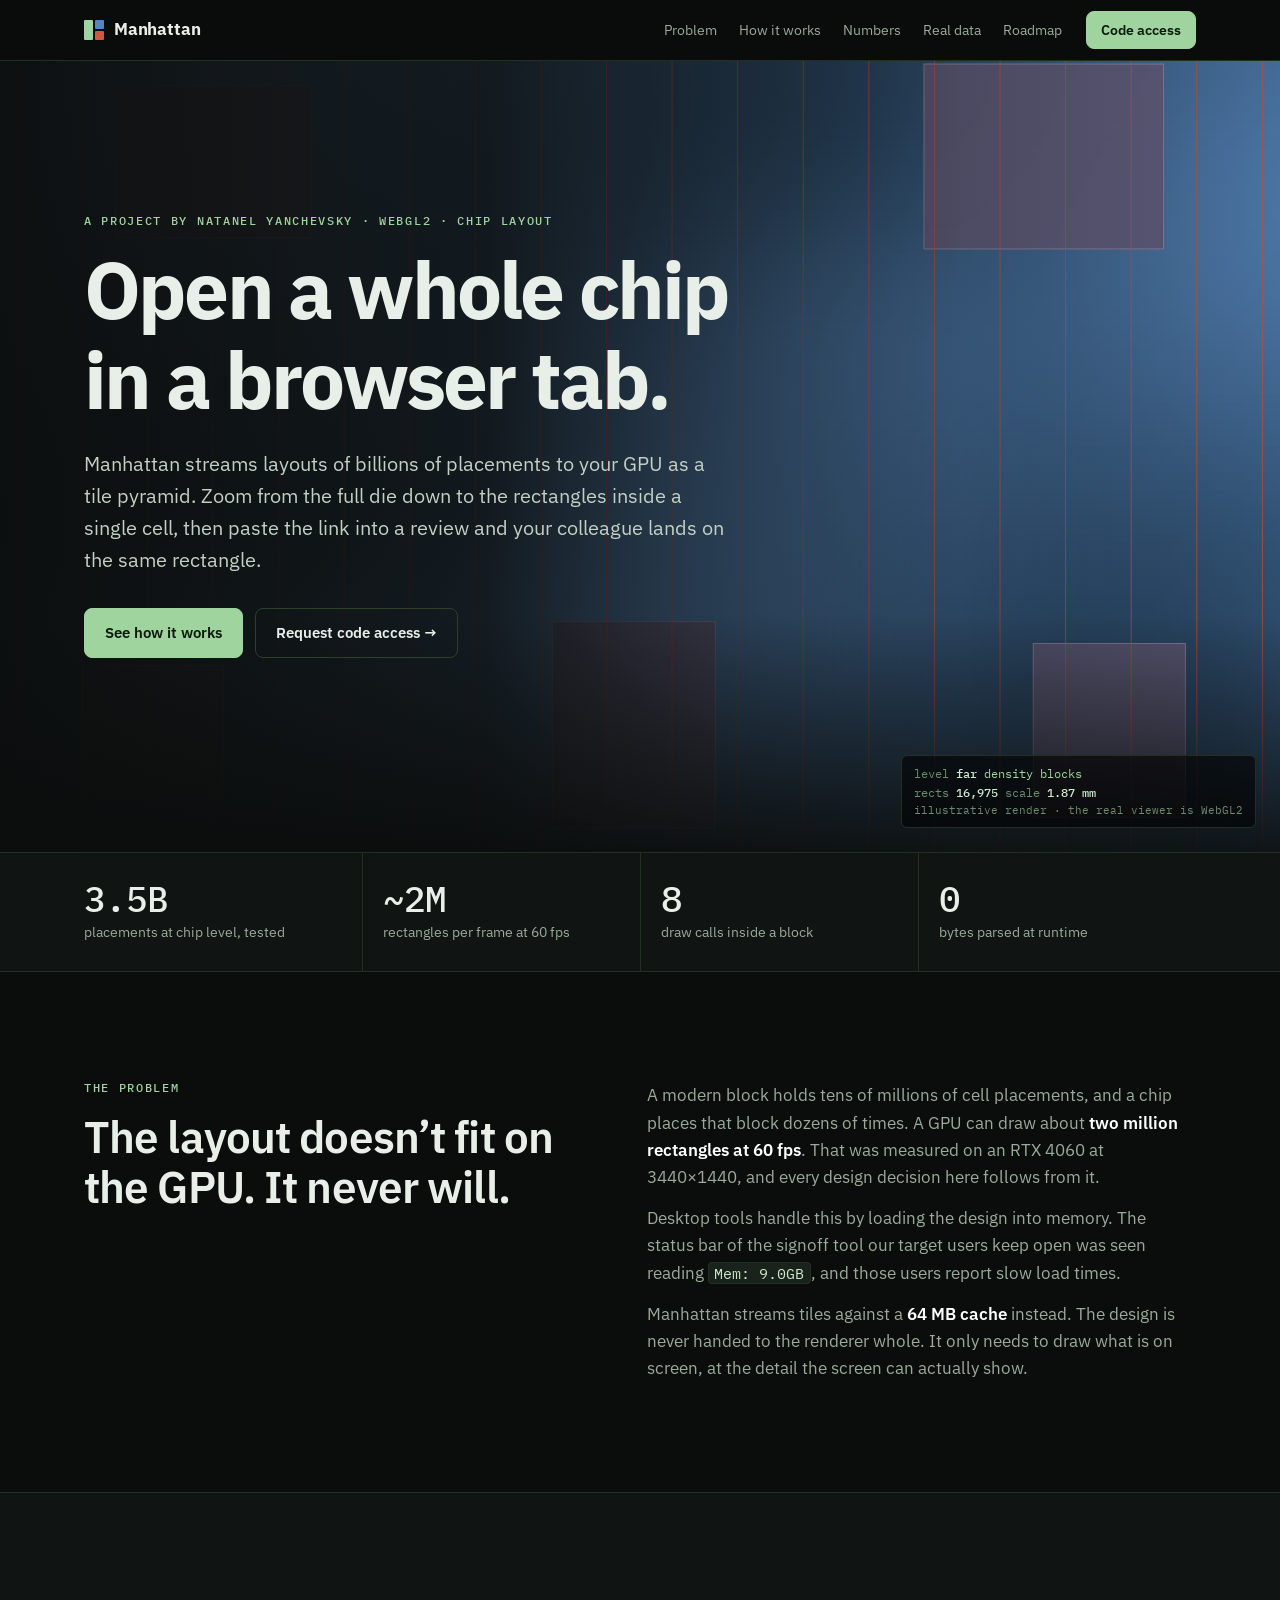
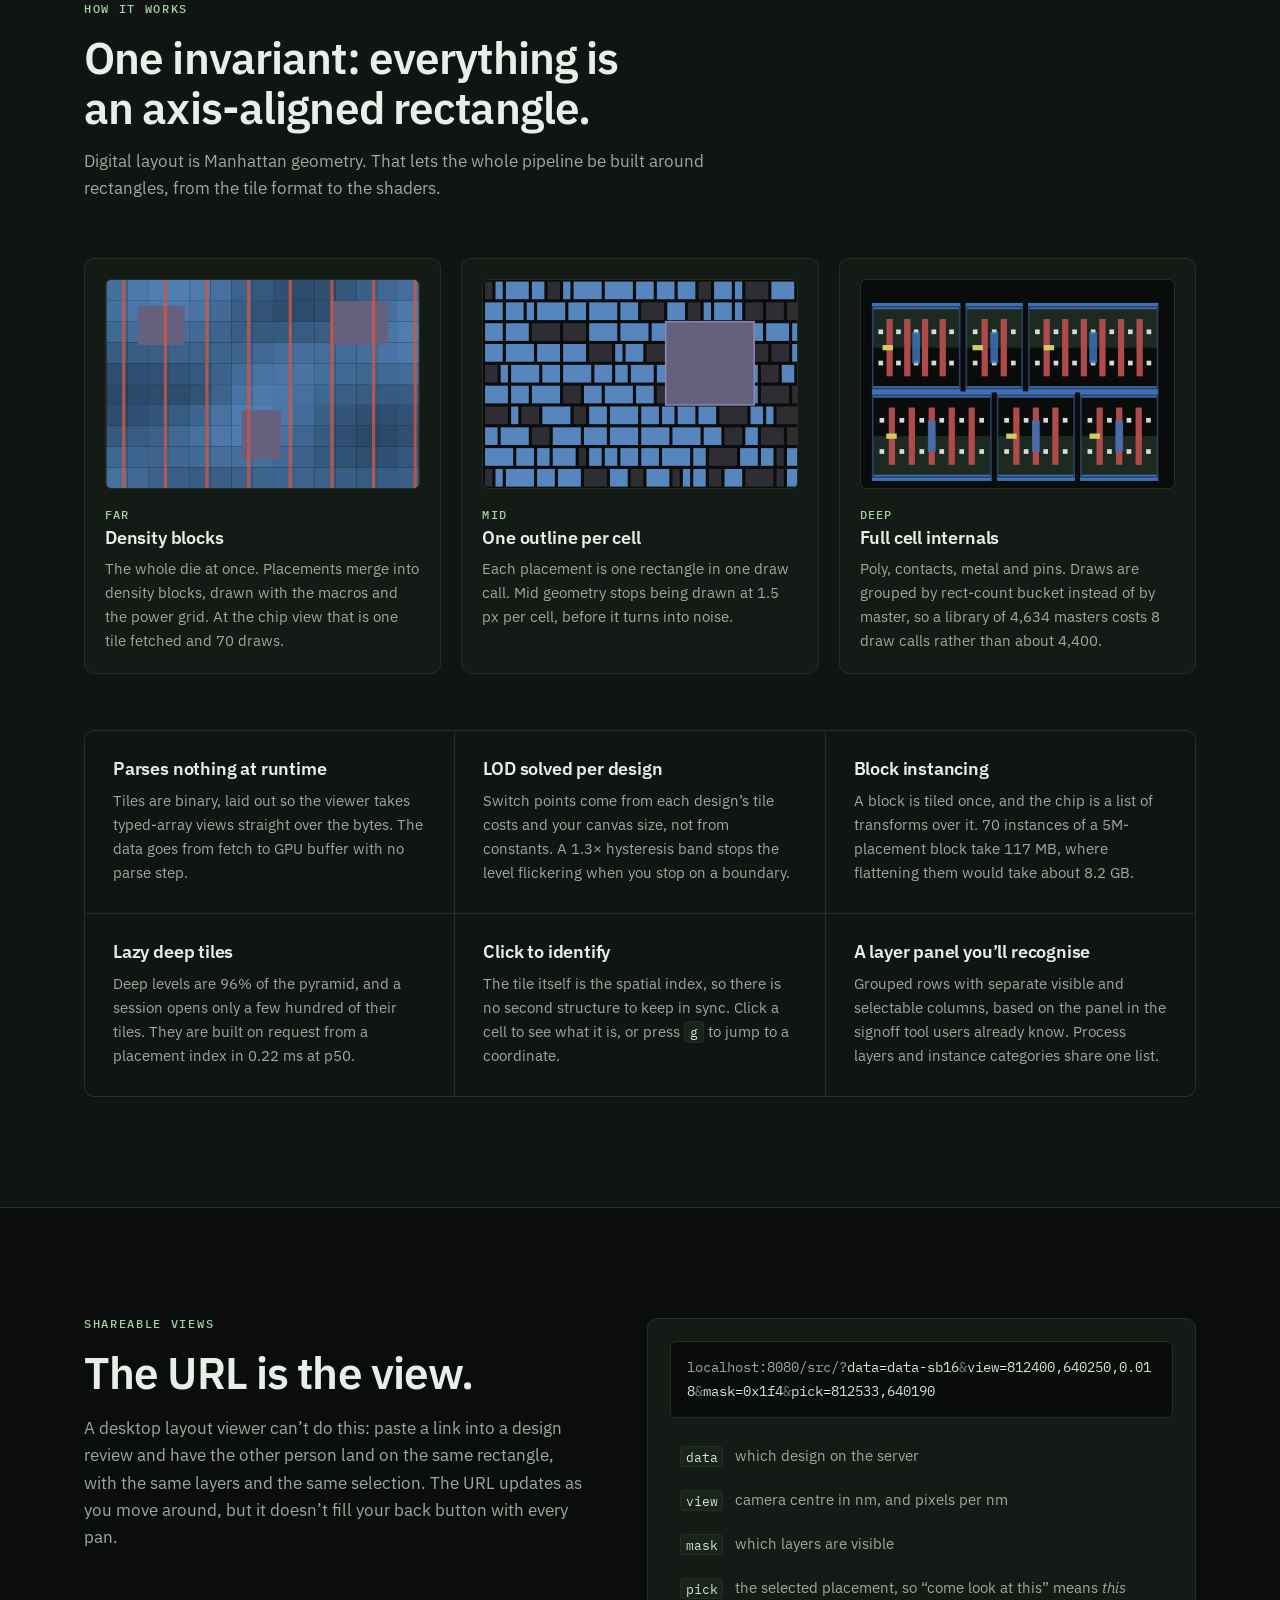
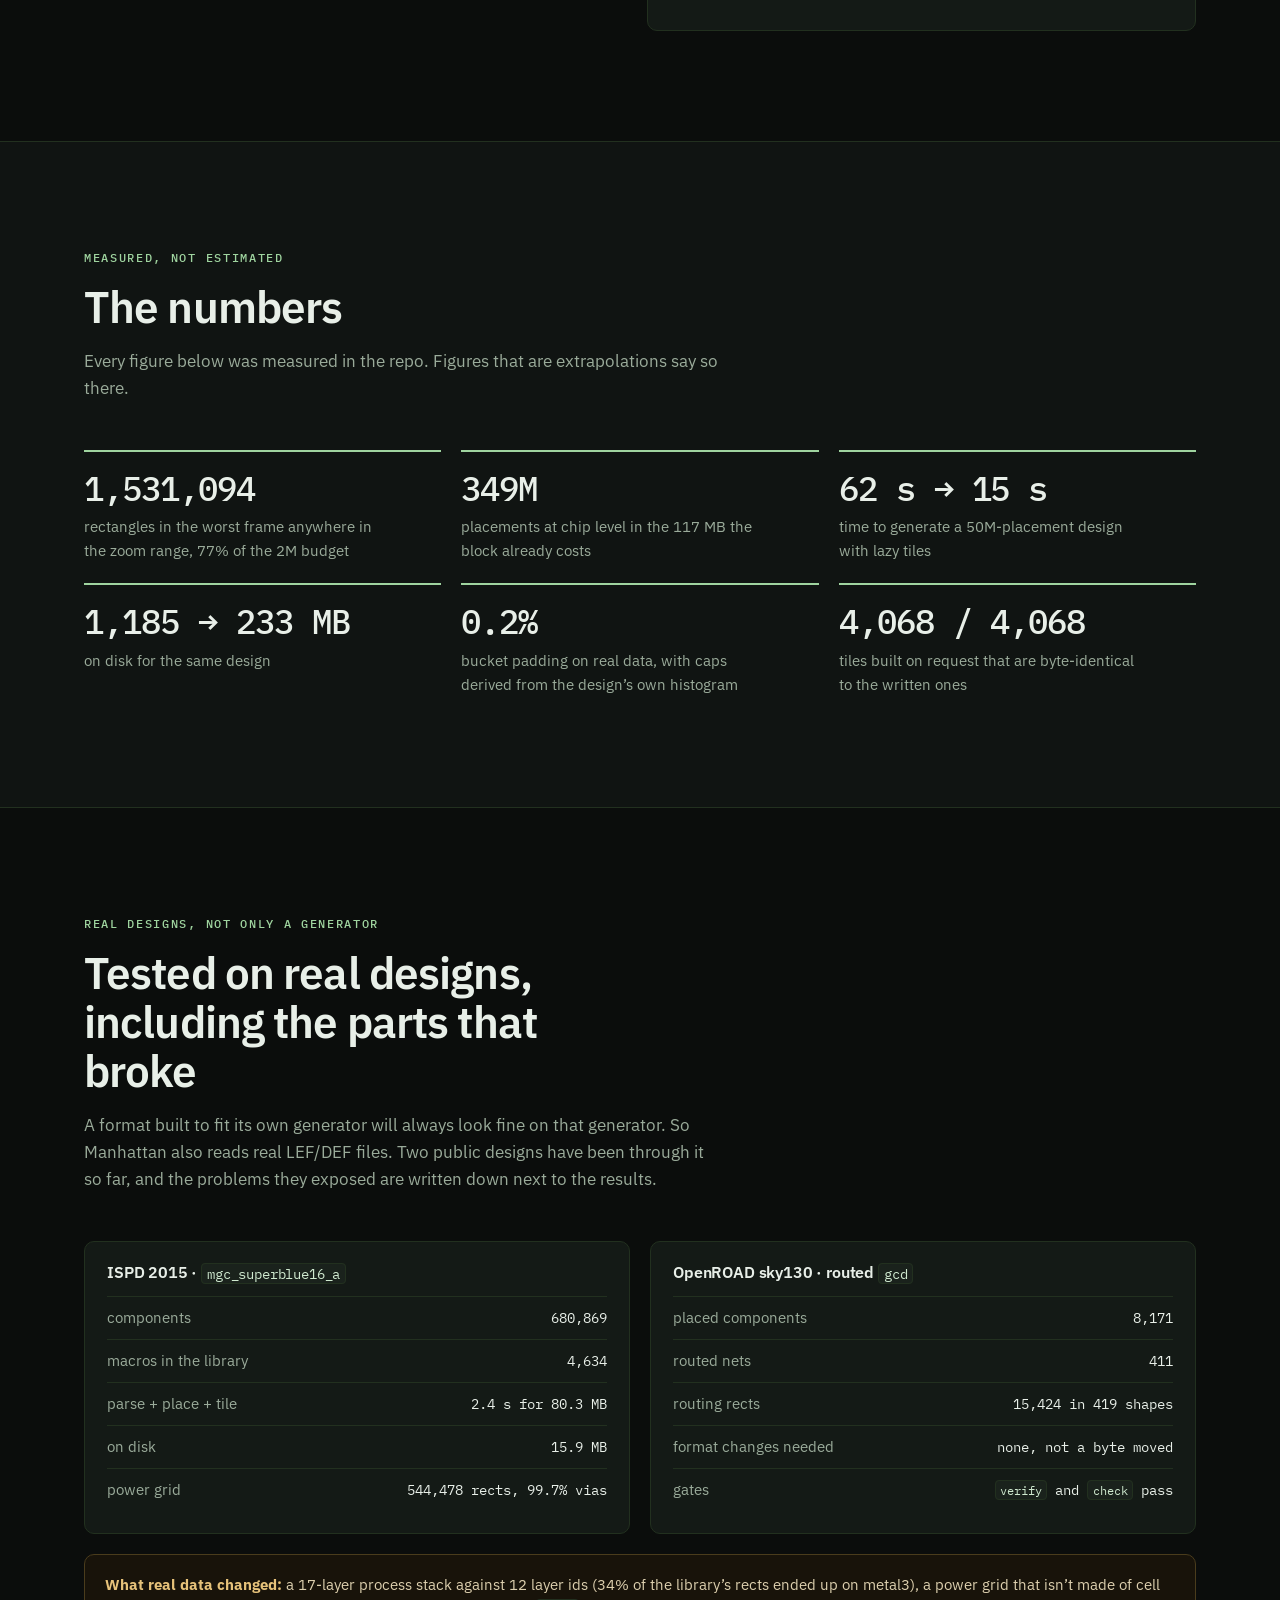
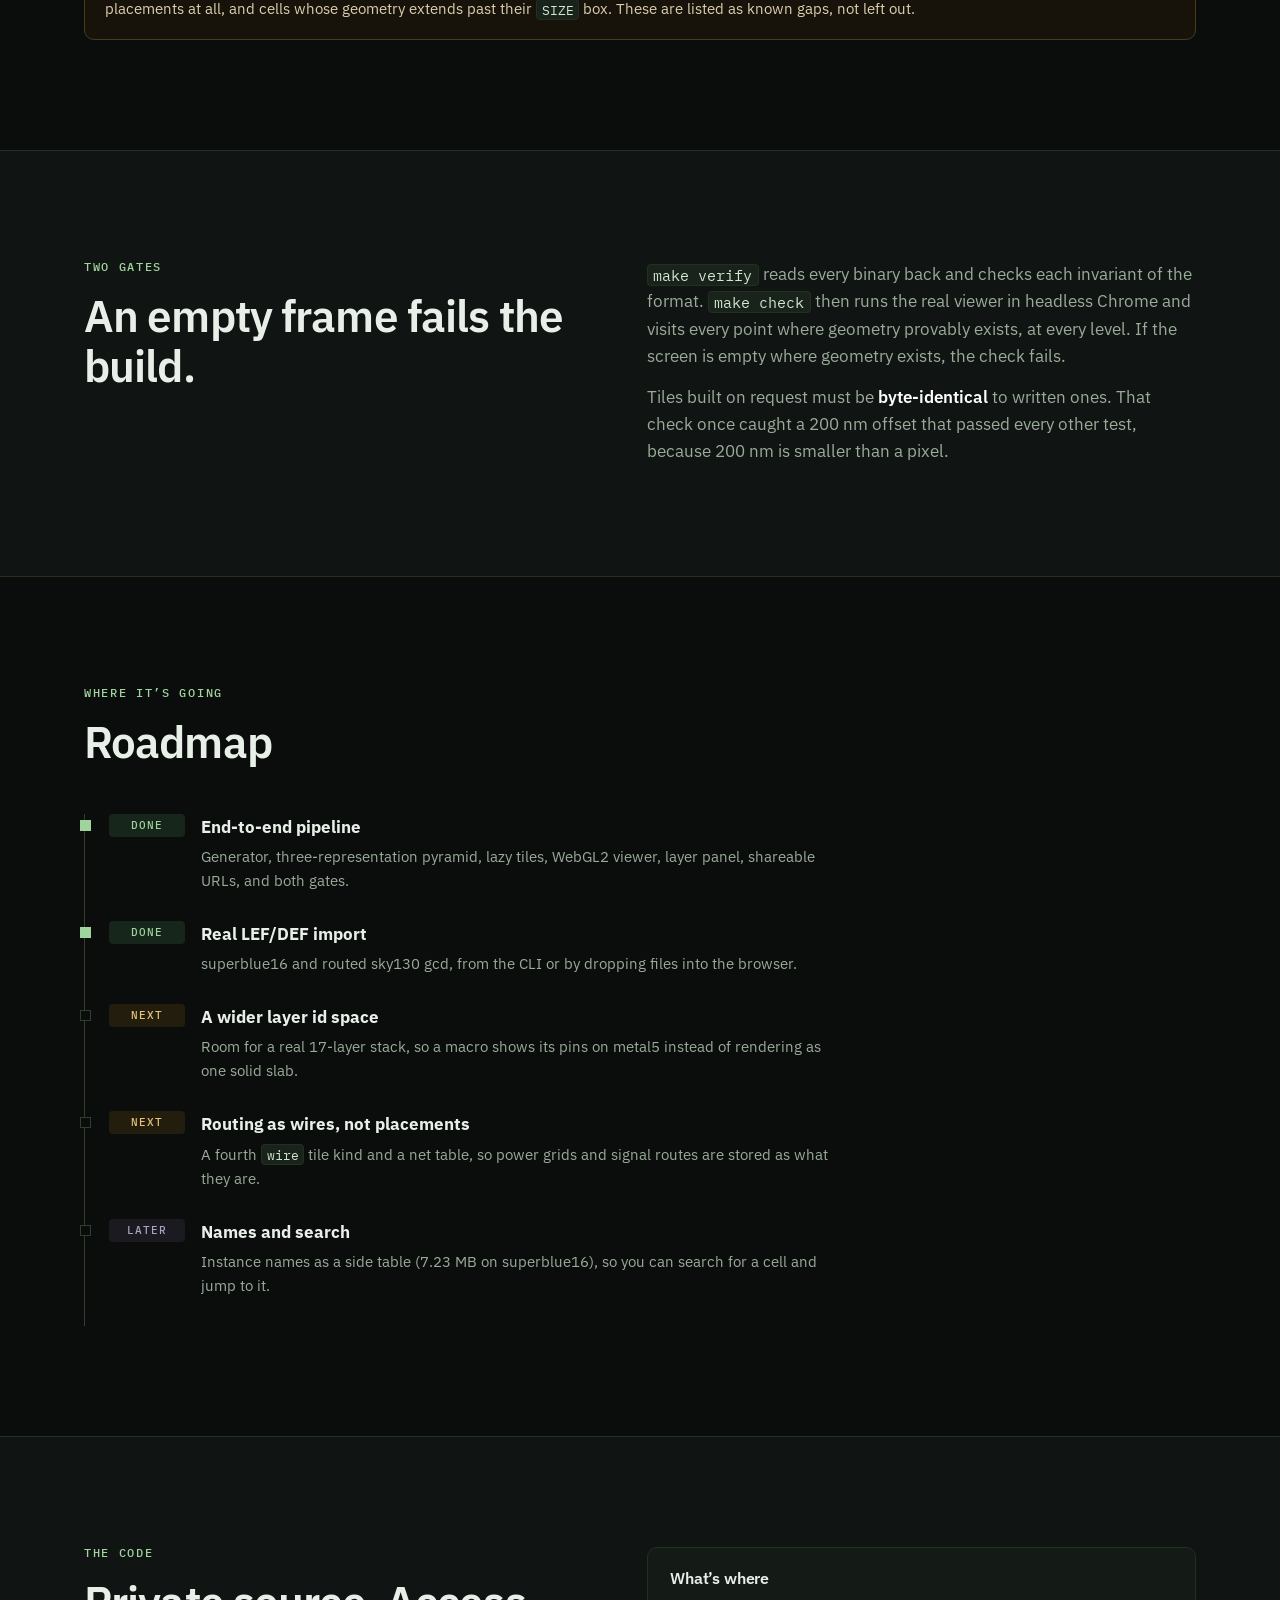
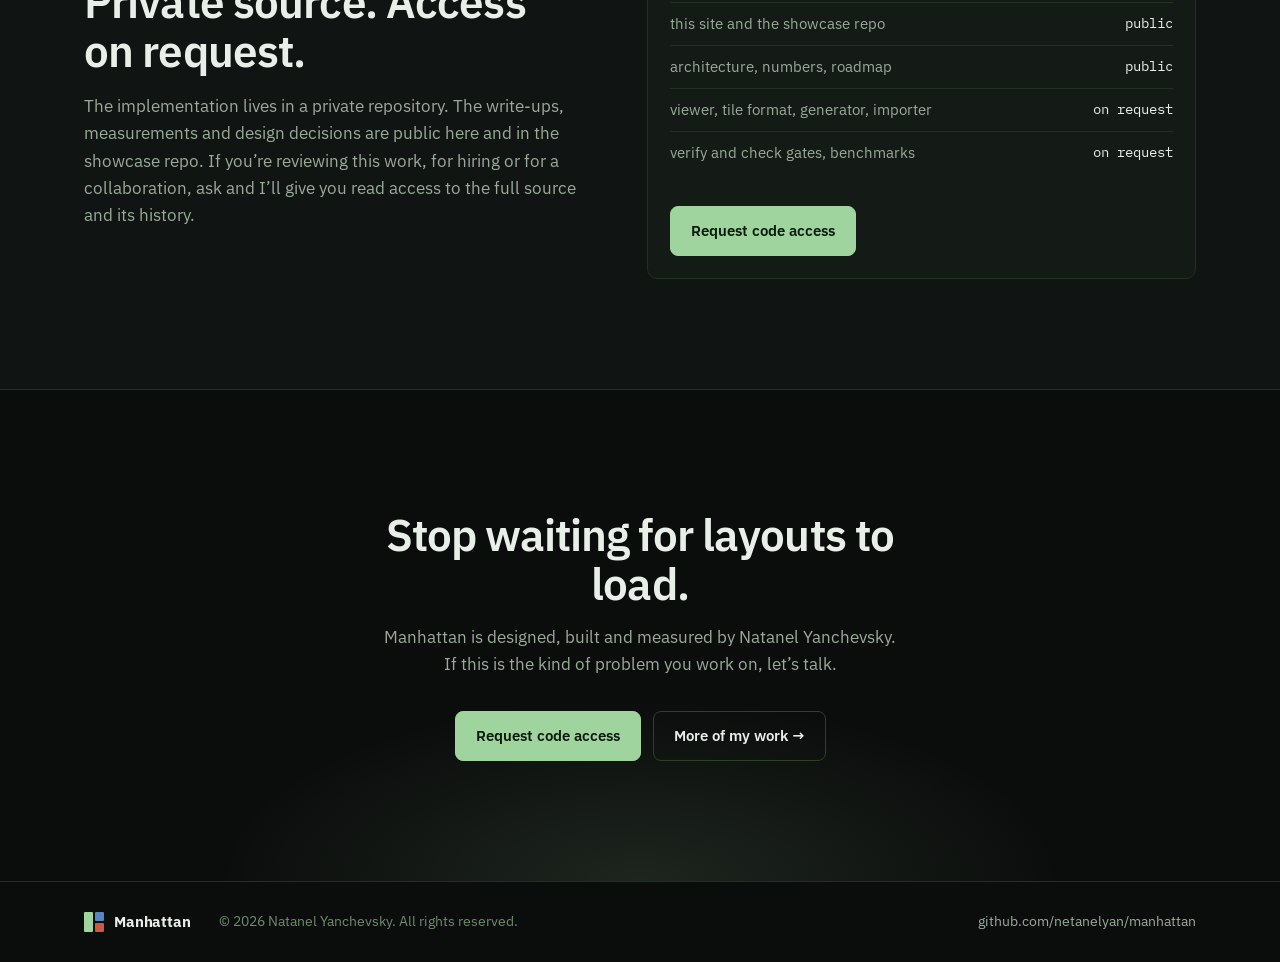
==== index.html @ 62aa83ae "Add the Manhattan showcase site, README and view-only license The implementation is private; this re" ====
<!doctype html>
<html lang="en">
<head>
<meta charset="utf-8">
<meta name="viewport" content="width=device-width, initial-scale=1">
<title>Manhattan - Chip layout in a browser tab</title>
<meta name="description" content="Manhattan streams chip layouts of billions of placements to a WebGL2 viewer as a tile pyramid. Pan from the whole die to the rectangles inside one cell, and share the exact view as a link.">
<link rel="icon" href="data:image/svg+xml,%3Csvg xmlns='http://www.w3.org/2000/svg' viewBox='0 0 32 32'%3E%3Crect width='32' height='32' rx='6' fill='%230b0d0c'/%3E%3Crect x='6' y='6' width='9' height='20' fill='%239fd49f'/%3E%3Crect x='17' y='6' width='9' height='9' fill='%235785bd'/%3E%3Crect x='17' y='17' width='9' height='9' fill='%23d15742'/%3E%3C/svg%3E">
<link rel="preconnect" href="https://fonts.googleapis.com">
<link rel="preconnect" href="https://fonts.gstatic.com" crossorigin>
<link href="https://fonts.googleapis.com/css2?family=IBM+Plex+Mono:wght@400;500&family=IBM+Plex+Sans:wght@400;500;600;700&display=swap" rel="stylesheet">
<link rel="stylesheet" href="styles.css">
</head>
<body>

<header class="nav">
  <div class="wrap nav-in">
    <a class="brand" href="#top" aria-label="Manhattan home">
      <span class="mark" aria-hidden="true"><i></i><i></i><i></i></span>
      Manhattan
    </a>
    <nav class="links" aria-label="Sections">
      <a href="#problem">Problem</a>
      <a href="#how">How it works</a>
      <a href="#numbers">Numbers</a>
      <a href="#real-data">Real data</a>
      <a href="#roadmap">Roadmap</a>
    </nav>
    <a class="btn btn-sm" href="#access">Code access</a>
  </div>
</header>

<main id="top">

<!-- Hero -->
<section class="hero">
  <canvas id="chip" aria-hidden="true"></canvas>
  <div class="hero-shade" aria-hidden="true"></div>
  <div class="wrap hero-in">
    <p class="eyebrow">A project by Natanel Yanchevsky · WebGL2 · chip layout</p>
    <h1>Open a whole chip<br>in a browser tab.</h1>
    <p class="lede">
      Manhattan streams layouts of billions of placements to your GPU as a tile pyramid.
      Zoom from the full die down to the rectangles inside a single cell,
      then paste the link into a review and your colleague lands on the same rectangle.
    </p>
    <div class="cta">
      <a class="btn" href="#how">See how it works</a>
      <a class="btn btn-ghost" href="#access">Request code access →</a>
    </div>
  </div>
  <div class="hud" aria-hidden="true">
    <div><span class="k">level</span> <b id="hud-level">far</b> <span id="hud-rep">density blocks</span></div>
    <div><span class="k">rects</span> <b id="hud-rects">0</b> <span class="k">scale</span> <b id="hud-scale">-</b></div>
    <div class="k small">illustrative render · the real viewer is WebGL2</div>
  </div>
</section>

<!-- Proof strip -->
<section class="strip" aria-label="Headline numbers">
  <div class="wrap strip-in">
    <div><b>3.5B</b><span>placements at chip level, tested</span></div>
    <div><b>~2M</b><span>rectangles per frame at 60 fps</span></div>
    <div><b>8</b><span>draw calls inside a block</span></div>
    <div><b>0</b><span>bytes parsed at runtime</span></div>
  </div>
</section>

<!-- Problem -->
<section id="problem" class="section">
  <div class="wrap two">
    <div>
      <p class="eyebrow">The problem</p>
      <h2>The layout doesn’t fit on the GPU. It never will.</h2>
    </div>
    <div class="prose">
      <p>
        A modern block holds tens of millions of cell placements, and a chip places that block
        dozens of times. A GPU can draw about <strong>two million rectangles at 60 fps</strong>.
        That was measured on an RTX 4060 at 3440×1440, and every design decision here follows from it.
      </p>
      <p>
        Desktop tools handle this by loading the design into memory. The status bar of the signoff
        tool our target users keep open was seen reading <code>Mem: 9.0GB</code>, and those users
        report slow load times.
      </p>
      <p>
        Manhattan streams tiles against a <strong>64 MB cache</strong> instead. The design is never handed to the renderer
        whole. It only needs to draw what is on screen, at the detail the screen can actually show.
      </p>
    </div>
  </div>
</section>

<!-- How -->
<section id="how" class="section alt">
  <div class="wrap">
    <p class="eyebrow">How it works</p>
    <h2>One invariant: everything is an axis-aligned rectangle.</h2>
    <p class="sub">
      Digital layout is Manhattan geometry. That lets the whole pipeline be built around
      rectangles, from the tile format to the shaders.
    </p>

    <div class="reps">
      <article class="rep">
        <svg viewBox="0 0 120 80" aria-hidden="true" class="rep-art">
          <g id="far-art"></g>
        </svg>
        <p class="tag">far</p>
        <h3>Density blocks</h3>
        <p>The whole die at once. Placements merge into density blocks, drawn with the macros and the power grid. At the chip view that is one tile fetched and 70 draws.</p>
      </article>
      <article class="rep">
        <svg viewBox="0 0 120 80" aria-hidden="true" class="rep-art">
          <g id="mid-art"></g>
        </svg>
        <p class="tag">mid</p>
        <h3>One outline per cell</h3>
        <p>Each placement is one rectangle in one draw call. Mid geometry stops being drawn at 1.5 px per cell, before it turns into noise.</p>
      </article>
      <article class="rep">
        <svg viewBox="0 0 120 80" aria-hidden="true" class="rep-art">
          <g id="deep-art"></g>
        </svg>
        <p class="tag">deep</p>
        <h3>Full cell internals</h3>
        <p>Poly, contacts, metal and pins. Draws are grouped by rect-count bucket instead of by master, so a library of 4,634 masters costs 8 draw calls rather than about 4,400.</p>
      </article>
    </div>

    <div class="grid3">
      <div class="feat">
        <h3>Parses nothing at runtime</h3>
        <p>Tiles are binary, laid out so the viewer takes typed-array views straight over the bytes. The data goes from fetch to GPU buffer with no parse step.</p>
      </div>
      <div class="feat">
        <h3>LOD solved per design</h3>
        <p>Switch points come from each design’s tile costs and your canvas size, not from constants. A 1.3× hysteresis band stops the level flickering when you stop on a boundary.</p>
      </div>
      <div class="feat">
        <h3>Block instancing</h3>
        <p>A block is tiled once, and the chip is a list of transforms over it. 70 instances of a 5M-placement block take 117 MB, where flattening them would take about 8.2 GB.</p>
      </div>
      <div class="feat">
        <h3>Lazy deep tiles</h3>
        <p>Deep levels are 96% of the pyramid, and a session opens only a few hundred of their tiles. They are built on request from a placement index in 0.22 ms at p50.</p>
      </div>
      <div class="feat">
        <h3>Click to identify</h3>
        <p>The tile itself is the spatial index, so there is no second structure to keep in sync. Click a cell to see what it is, or press <kbd>g</kbd> to jump to a coordinate.</p>
      </div>
      <div class="feat">
        <h3>A layer panel you’ll recognise</h3>
        <p>Grouped rows with separate visible and selectable columns, based on the panel in the signoff tool users already know. Process layers and instance categories share one list.</p>
      </div>
    </div>
  </div>
</section>

<!-- Share -->
<section id="share" class="section">
  <div class="wrap two">
    <div>
      <p class="eyebrow">Shareable views</p>
      <h2>The URL is the view.</h2>
      <p class="prose">
        A desktop layout viewer can’t do this: paste a link into a design review
        and have the other person land on the same rectangle, with the same layers and the same selection.
        The URL updates as you move around, but it doesn’t fill your back button with every pan.
      </p>
    </div>
    <div class="url-card">
      <div class="url" id="url">
        <span class="u-host">localhost:8080/src/?</span><span class="u-p" data-i="0">data=data-sb16</span>&amp;<span class="u-p" data-i="1">view=812400,640250,0.018</span>&amp;<span class="u-p" data-i="2">mask=0x1f4</span>&amp;<span class="u-p" data-i="3">pick=812533,640190</span>
      </div>
      <ul class="url-legend">
        <li data-i="0"><code>data</code> which design on the server</li>
        <li data-i="1"><code>view</code> camera centre in nm, and pixels per nm</li>
        <li data-i="2"><code>mask</code> which layers are visible</li>
        <li data-i="3"><code>pick</code> the selected placement, so “come look at this” means <em>this</em></li>
      </ul>
    </div>
  </div>
</section>

<!-- Numbers -->
<section id="numbers" class="section alt">
  <div class="wrap">
    <p class="eyebrow">Measured, not estimated</p>
    <h2>The numbers</h2>
    <p class="sub">Every figure below was measured in the repo. Figures that are extrapolations say so there.</p>
    <div class="stats">
      <div class="stat"><b>1,531,094</b><span>rectangles in the worst frame anywhere in the zoom range, 77% of the 2M budget</span></div>
      <div class="stat"><b>349M</b><span>placements at chip level in the 117 MB the block already costs</span></div>
      <div class="stat"><b>62 s → 15 s</b><span>time to generate a 50M-placement design with lazy tiles</span></div>
      <div class="stat"><b>1,185 → 233 MB</b><span>on disk for the same design</span></div>
      <div class="stat"><b>0.2%</b><span>bucket padding on real data, with caps derived from the design’s own histogram</span></div>
      <div class="stat"><b>4,068 / 4,068</b><span>tiles built on request that are byte-identical to the written ones</span></div>
    </div>
  </div>
</section>

<!-- Real data -->
<section id="real-data" class="section">
  <div class="wrap">
    <p class="eyebrow">Real designs, not only a generator</p>
    <h2>Tested on real designs, including the parts that broke</h2>
    <p class="sub">
      A format built to fit its own generator will always look fine on that generator.
      So Manhattan also reads real LEF/DEF files. Two public designs have been through it so far,
      and the problems they exposed are written down next to the results.
    </p>
    <div class="tables">
      <div class="tcard">
        <h3>ISPD 2015 · <code>mgc_superblue16_a</code></h3>
        <table>
          <tr><th>components</th><td>680,869</td></tr>
          <tr><th>macros in the library</th><td>4,634</td></tr>
          <tr><th>parse + place + tile</th><td>2.4 s for 80.3 MB</td></tr>
          <tr><th>on disk</th><td>15.9 MB</td></tr>
          <tr><th>power grid</th><td>544,478 rects, 99.7% vias</td></tr>
        </table>
      </div>
      <div class="tcard">
        <h3>OpenROAD sky130 · routed <code>gcd</code></h3>
        <table>
          <tr><th>placed components</th><td>8,171</td></tr>
          <tr><th>routed nets</th><td>411</td></tr>
          <tr><th>routing rects</th><td>15,424 in 419 shapes</td></tr>
          <tr><th>format changes needed</th><td>none, not a byte moved</td></tr>
          <tr><th>gates</th><td><code>verify</code> and <code>check</code> pass</td></tr>
        </table>
      </div>
    </div>
    <div class="callout">
      <b>What real data changed:</b> a 17-layer process stack against 12 layer ids (34% of the library’s rects
      ended up on metal3), a power grid that isn’t made of cell placements at all, and cells whose
      geometry extends past their <code>SIZE</code> box. These are listed as known gaps, not left out.
    </div>
  </div>
</section>

<!-- Gates -->
<section class="section alt">
  <div class="wrap two">
    <div>
      <p class="eyebrow">Two gates</p>
      <h2>An empty frame fails the build.</h2>
    </div>
    <div class="prose">
      <p>
        <code>make verify</code> reads every binary back and checks each invariant of the format.
        <code>make check</code> then runs the real viewer in headless Chrome and visits every point where geometry
        provably exists, at every level. If the screen is empty where geometry exists, the check fails.
      </p>
      <p>
        Tiles built on request must be <strong>byte-identical</strong> to written ones.
        That check once caught a 200 nm offset that passed every other test, because 200 nm is smaller than a pixel.
      </p>
    </div>
  </div>
</section>

<!-- Roadmap -->
<section id="roadmap" class="section">
  <div class="wrap">
    <p class="eyebrow">Where it’s going</p>
    <h2>Roadmap</h2>
    <ol class="road">
      <li><span class="st done">done</span><div><b>End-to-end pipeline</b><p>Generator, three-representation pyramid, lazy tiles, WebGL2 viewer, layer panel, shareable URLs, and both gates.</p></div></li>
      <li><span class="st done">done</span><div><b>Real LEF/DEF import</b><p>superblue16 and routed sky130 gcd, from the CLI or by dropping files into the browser.</p></div></li>
      <li><span class="st next">next</span><div><b>A wider layer id space</b><p>Room for a real 17-layer stack, so a macro shows its pins on metal5 instead of rendering as one solid slab.</p></div></li>
      <li><span class="st next">next</span><div><b>Routing as wires, not placements</b><p>A fourth <code>wire</code> tile kind and a net table, so power grids and signal routes are stored as what they are.</p></div></li>
      <li><span class="st later">later</span><div><b>Names and search</b><p>Instance names as a side table (7.23 MB on superblue16), so you can search for a cell and jump to it.</p></div></li>
    </ol>
  </div>
</section>

<!-- Access -->
<section id="access" class="section alt">
  <div class="wrap two">
    <div>
      <p class="eyebrow">The code</p>
      <h2>Private source. Access on request.</h2>
      <p class="prose">
        The implementation lives in a private repository. The write-ups, measurements and design decisions
        are public here and in the showcase repo. If you’re reviewing this work, for hiring or for a
        collaboration, ask and I’ll give you read access to the full source and its history.
      </p>
    </div>
    <div class="tcard">
      <h3>What’s where</h3>
      <table>
        <tr><th>this site and the showcase repo</th><td>public</td></tr>
        <tr><th>architecture, numbers, roadmap</th><td>public</td></tr>
        <tr><th>viewer, tile format, generator, importer</th><td>on request</td></tr>
        <tr><th>verify and check gates, benchmarks</th><td>on request</td></tr>
      </table>
      <div class="cta">
        <a class="btn" href="https://github.com/netanelyan/manhattan/issues/new?title=Code%20access%20request&amp;body=Who%20I%20am%20and%20why%20I%27d%20like%20to%20see%20the%20source%3A%0A">Request code access</a>
      </div>
    </div>
  </div>
</section>

<!-- Final CTA -->
<section class="final">
  <div class="wrap final-in">
    <h2>Stop waiting for layouts to load.</h2>
    <p>Manhattan is designed, built and measured by Natanel Yanchevsky. If this is the kind of problem you work on, let’s talk.</p>
    <div class="cta">
      <a class="btn" href="https://github.com/netanelyan/manhattan/issues/new?title=Code%20access%20request&amp;body=Who%20I%20am%20and%20why%20I%27d%20like%20to%20see%20the%20source%3A%0A">Request code access</a>
      <a class="btn btn-ghost" href="https://github.com/netanelyan">More of my work →</a>
    </div>
  </div>
</section>

</main>

<footer class="foot">
  <div class="wrap foot-in">
    <span class="brand small"><span class="mark" aria-hidden="true"><i></i><i></i><i></i></span>Manhattan</span>
    <span>© 2026 Natanel Yanchevsky. All rights reserved.</span>
    <a href="https://github.com/netanelyan/manhattan">github.com/netanelyan/manhattan</a>
  </div>
</footer>

<script src="main.js" type="module"></script>
</body>
</html>
---- styles.css ----
:root {
  --bg: #0b0d0c;
  --bg-2: #101412;
  --panel: #141a16;
  --line: #22301f;
  --line-2: #2e4029;
  --text: #e8efe8;
  --muted: #9aab9a;
  --dim: #6f8a6f;
  --accent: #9fd49f;
  --accent-ink: #0b1a0b;
  --cell: #5785bd;
  --macro: #66607f;
  --power: #d15742;
  --gold: #e6c27a;
  --sans: "IBM Plex Sans", system-ui, -apple-system, "Segoe UI", sans-serif;
  --mono: "IBM Plex Mono", Consolas, "DejaVu Sans Mono", monospace;
  --r: 10px;
}

* { box-sizing: border-box; }
html { scroll-behavior: smooth; scroll-padding-top: 72px; }
@media (prefers-reduced-motion: reduce) { html { scroll-behavior: auto; } }
body {
  margin: 0; background: var(--bg); color: var(--text);
  font: 17px/1.6 var(--sans); -webkit-font-smoothing: antialiased;
  overflow-x: hidden;
}
a { color: inherit; }
code, kbd {
  font: 0.88em var(--mono); background: #1a221c; border: 1px solid var(--line);
  padding: 0.05em 0.35em; border-radius: 4px; color: #cfe9cf;
}
h1, h2, h3 { line-height: 1.12; margin: 0; letter-spacing: -0.02em; }
h2 { font-size: clamp(28px, 4vw, 44px); font-weight: 600; max-width: 22ch; }
h3 { font-size: 18px; font-weight: 600; letter-spacing: -0.01em; }
p { margin: 0; }
strong { color: #fff; font-weight: 600; }

.wrap { max-width: 1160px; margin: 0 auto; padding: 0 24px; }
@media (max-width: 600px) { .wrap { padding: 0 16px; } }

.eyebrow {
  font: 500 12px/1 var(--mono); letter-spacing: 0.14em; text-transform: uppercase;
  color: var(--accent); margin-bottom: 18px;
}
.sub { color: var(--muted); max-width: 64ch; margin-top: 16px; }
.prose { color: var(--muted); }
.prose p + p { margin-top: 14px; }
.prose p, p.prose { margin-top: 0; }
div > h2 + .prose, div > h2 + p.prose { margin-top: 18px; }

/* Buttons */
.btn {
  display: inline-flex; align-items: center; gap: 8px;
  background: var(--accent); color: var(--accent-ink); text-decoration: none;
  font-weight: 600; font-size: 15px; padding: 12px 20px; border-radius: 8px;
  border: 1px solid var(--accent); transition: transform .15s, background .15s;
}
.btn:hover { background: #b7e3b7; transform: translateY(-1px); }
.btn-ghost { background: transparent; color: var(--text); border-color: var(--line-2); }
.btn-ghost:hover { background: #16201a; }
.btn-sm { padding: 7px 14px; font-size: 14px; }
.cta { display: flex; flex-wrap: wrap; gap: 12px; margin-top: 32px; }

/* Nav */
.nav {
  position: sticky; top: 0; z-index: 20;
  background: rgba(11, 13, 12, 0.78); backdrop-filter: blur(10px);
  border-bottom: 1px solid var(--line);
}
.nav-in { display: flex; align-items: center; gap: 24px; height: 60px; }
.brand { display: inline-flex; align-items: center; gap: 10px; font-weight: 700; text-decoration: none; letter-spacing: -0.01em; }
.links { display: flex; gap: 22px; margin-left: auto; font-size: 14px; }
.links a { color: var(--muted); text-decoration: none; }
.links a:hover { color: var(--text); }
@media (max-width: 820px) { .links { display: none; } .nav .btn { margin-left: auto; } }

.mark { display: inline-grid; grid-template: 1fr 1fr / 1fr 1fr; gap: 2px; width: 20px; height: 20px; }
.mark i { display: block; border-radius: 1px; }
.mark i:nth-child(1) { grid-row: 1 / 3; background: var(--accent); }
.mark i:nth-child(2) { background: var(--cell); }
.mark i:nth-child(3) { background: var(--power); }

/* Hero */
.hero { position: relative; min-height: min(88vh, 820px); display: flex; align-items: center; overflow: hidden; border-bottom: 1px solid var(--line); }
#chip { position: absolute; inset: 0; width: 100%; height: 100%; display: block; }
.hero-shade {
  position: absolute; inset: 0; pointer-events: none;
  background:
    linear-gradient(90deg, rgba(11,13,12,.96) 0%, rgba(11,13,12,.86) 38%, rgba(11,13,12,.25) 75%, rgba(11,13,12,.1) 100%),
    linear-gradient(0deg, rgba(11,13,12,.9) 0%, rgba(11,13,12,0) 30%);
}
.hero-in { position: relative; padding-top: 80px; padding-bottom: 120px; width: 100%; }
.hero h1 { font-size: clamp(40px, 7vw, 80px); font-weight: 700; letter-spacing: -0.035em; }
.lede { font-size: clamp(17px, 1.6vw, 20px); color: #c3d0c3; max-width: 54ch; margin-top: 24px; }
@media (max-width: 700px) {
  .hero-shade { background: linear-gradient(0deg, rgba(11,13,12,.95) 0%, rgba(11,13,12,.8) 60%, rgba(11,13,12,.55) 100%); }
}

.hud {
  position: absolute; right: 24px; bottom: 24px; z-index: 2;
  font: 12px/1.6 var(--mono); color: var(--accent);
  background: rgba(0,0,0,.6); border: 1px solid #24301f; padding: 8px 12px; border-radius: 6px;
}
.hud b { color: #cfe9cf; font-weight: 500; }
.hud .k { color: var(--dim); }
.hud .small { font-size: 10.5px; }
@media (max-width: 700px) { .hud { left: 16px; right: auto; bottom: 16px; } }

/* Strip */
.strip { border-bottom: 1px solid var(--line); background: var(--bg-2); }
.strip-in { display: grid; grid-template-columns: repeat(4, 1fr); }
.strip-in div { padding: 28px 20px; border-left: 1px solid var(--line); display: flex; flex-direction: column; gap: 4px; }
.strip-in div:first-child { border-left: 0; padding-left: 0; }
.strip b { font: 500 clamp(26px, 3vw, 36px)/1 var(--mono); color: var(--text); letter-spacing: -0.03em; }
.strip span { color: var(--muted); font-size: 14px; }
@media (max-width: 760px) {
  .strip-in { grid-template-columns: 1fr 1fr; }
  .strip-in div { border-left: 0; padding-left: 0; border-top: 1px solid var(--line); }
  .strip-in div:nth-child(-n+2) { border-top: 0; }
}

/* Sections */
.section { padding: 110px 0; }
.section.alt { background: var(--bg-2); border-top: 1px solid var(--line); border-bottom: 1px solid var(--line); }
@media (max-width: 700px) { .section { padding: 72px 0; } }
.two { display: grid; grid-template-columns: 1fr 1.1fr; gap: 64px; align-items: start; }
@media (max-width: 860px) { .two { grid-template-columns: 1fr; gap: 28px; } }

/* Representations */
.reps { display: grid; grid-template-columns: repeat(3, 1fr); gap: 20px; margin-top: 56px; }
.rep { background: var(--panel); border: 1px solid var(--line); border-radius: var(--r); padding: 20px; }
.rep-art { width: 100%; aspect-ratio: 3 / 2; display: block; background: #0a0c0b; border: 1px solid var(--line); border-radius: 6px; margin-bottom: 18px; }
.rep .tag { font: 500 12px var(--mono); color: var(--accent); letter-spacing: .1em; text-transform: uppercase; margin-bottom: 6px; }
.rep h3 + p { color: var(--muted); font-size: 15px; margin-top: 8px; }
@media (max-width: 860px) { .reps { grid-template-columns: 1fr; } }

.grid3 { display: grid; grid-template-columns: repeat(3, 1fr); gap: 1px; background: var(--line); border: 1px solid var(--line); border-radius: var(--r); overflow: hidden; margin-top: 56px; }
.feat { background: var(--bg-2); padding: 28px; }
.feat p { color: var(--muted); font-size: 15px; margin-top: 10px; }
@media (max-width: 860px) { .grid3 { grid-template-columns: 1fr 1fr; } }
@media (max-width: 560px) { .grid3 { grid-template-columns: 1fr; } }

/* URL card */
.url-card { background: var(--panel); border: 1px solid var(--line); border-radius: var(--r); padding: 22px; }
.url { font: 14px/1.7 var(--mono); color: var(--dim); word-break: break-all; background: #0a0c0b; border: 1px solid var(--line); border-radius: 6px; padding: 14px 16px; }
.u-host { color: var(--muted); }
.u-p { color: #cfe9cf; border-radius: 3px; transition: background .15s, color .15s; }
.u-p.on { background: var(--accent); color: var(--accent-ink); }
.url-legend { list-style: none; padding: 0; margin: 18px 0 0; display: grid; gap: 4px; }
.url-legend li { color: var(--muted); font-size: 15px; padding: 8px 10px; border-radius: 6px; cursor: default; transition: background .15s; }
.url-legend li.on { background: #16201a; color: var(--text); }
.url-legend code { margin-right: 8px; }

/* Stats */
.stats { display: grid; grid-template-columns: repeat(3, 1fr); gap: 20px; margin-top: 48px; }
.stat { border-top: 2px solid var(--accent); padding-top: 18px; }
.stat b { display: block; font: 500 clamp(26px, 3vw, 34px)/1.1 var(--mono); letter-spacing: -0.03em; }
.stat span { display: block; color: var(--muted); font-size: 15px; margin-top: 8px; max-width: 34ch; }
@media (max-width: 860px) { .stats { grid-template-columns: 1fr 1fr; } }
@media (max-width: 520px) { .stats { grid-template-columns: 1fr; } }

/* Tables */
.tables { display: grid; grid-template-columns: 1fr 1fr; gap: 20px; margin-top: 48px; }
@media (max-width: 860px) { .tables { grid-template-columns: 1fr; } }
.tcard { background: var(--panel); border: 1px solid var(--line); border-radius: var(--r); padding: 22px; }
.tcard h3 { font-size: 16px; margin-bottom: 14px; }
.tcard table { width: 100%; border-collapse: collapse; font-size: 15px; }
.tcard th { text-align: left; font-weight: 400; color: var(--muted); padding: 9px 0; border-top: 1px solid var(--line); }
.tcard td { text-align: right; font-family: var(--mono); font-size: 14px; padding: 9px 0; border-top: 1px solid var(--line); }
.callout { margin-top: 20px; padding: 18px 20px; border: 1px solid #4a3c1c; background: #18130a; border-radius: var(--r); color: #dccfae; font-size: 15px; }
.callout b { color: var(--gold); }

/* Roadmap */
.road { list-style: none; padding: 0; margin: 48px 0 0; border-left: 1px solid var(--line-2); }
.road li { display: grid; grid-template-columns: 76px 1fr; gap: 16px; padding: 0 0 28px 24px; position: relative; }
.road li::before { content: ""; position: absolute; left: -5px; top: 6px; width: 9px; height: 9px; background: var(--bg); border: 1px solid var(--line-2); }
.road li:has(.done)::before { background: var(--accent); border-color: var(--accent); }
.road p { color: var(--muted); font-size: 15px; margin-top: 4px; max-width: 70ch; }
.st { font: 500 11px/1 var(--mono); text-transform: uppercase; letter-spacing: .1em; padding: 6px 0; text-align: center; border-radius: 4px; height: fit-content; }
.st.done { background: #16261a; color: var(--accent); }
.st.next { background: #231d0e; color: var(--gold); }
.st.later { background: #1a1a20; color: #a9a6c2; }

/* Terminal */
.term { background: #070908; border: 1px solid var(--line-2); border-radius: var(--r); overflow: hidden; }
.term-bar { display: flex; align-items: center; gap: 6px; padding: 10px 14px; border-bottom: 1px solid var(--line); font: 12px var(--mono); color: var(--dim); }
.term-bar i { width: 10px; height: 10px; border-radius: 50%; background: #253025; }
.term-bar span { margin-left: 8px; }
.copy { margin-left: auto; font: 12px var(--mono); background: none; color: var(--muted); border: 1px solid var(--line-2); border-radius: 4px; padding: 3px 10px; cursor: pointer; }
.copy:hover { color: var(--text); }
.term pre { margin: 0; padding: 18px; font: 14px/1.75 var(--mono); color: #cfe9cf; overflow-x: auto; }
.term .c { color: var(--dim); }
.term .m { color: var(--dim); }
.term .o { color: var(--accent); }

/* Final */
.final { padding: 120px 0; text-align: center; background:
  radial-gradient(600px 260px at 50% 100%, rgba(159,212,159,.12), transparent 70%); }
.final-in { display: flex; flex-direction: column; align-items: center; }
.final h2 { max-width: 20ch; }
.final p { color: var(--muted); margin-top: 16px; max-width: 52ch; }
.final .cta { justify-content: center; }

/* Footer */
.foot { border-top: 1px solid var(--line); padding: 28px 0; font-size: 14px; color: var(--dim); }
.foot-in { display: flex; flex-wrap: wrap; gap: 12px 28px; align-items: center; }
.foot a { margin-left: auto; color: var(--muted); text-decoration: none; }
.foot a:hover { color: var(--text); }
.brand.small { color: var(--text); font-size: 15px; }
@media (max-width: 700px) { .foot a { margin-left: 0; } }

:focus-visible { outline: 2px solid var(--accent); outline-offset: 2px; }
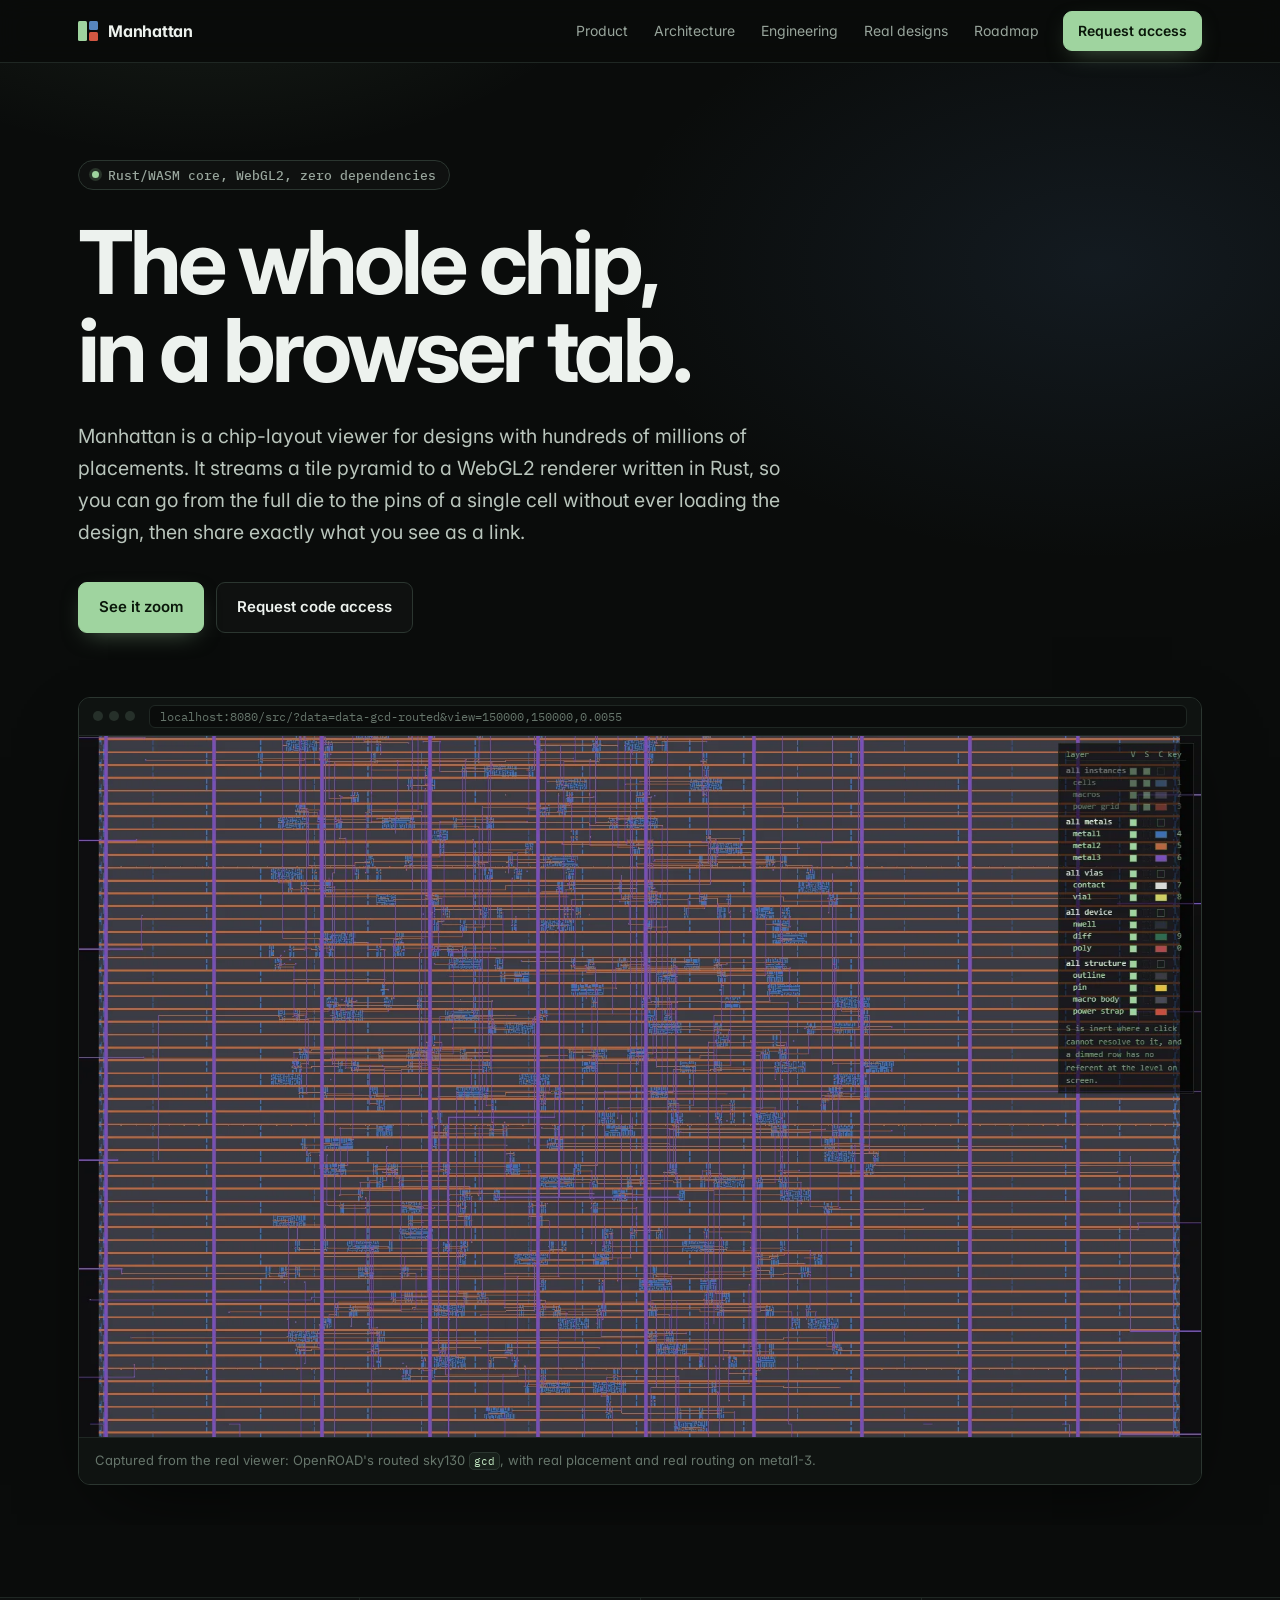
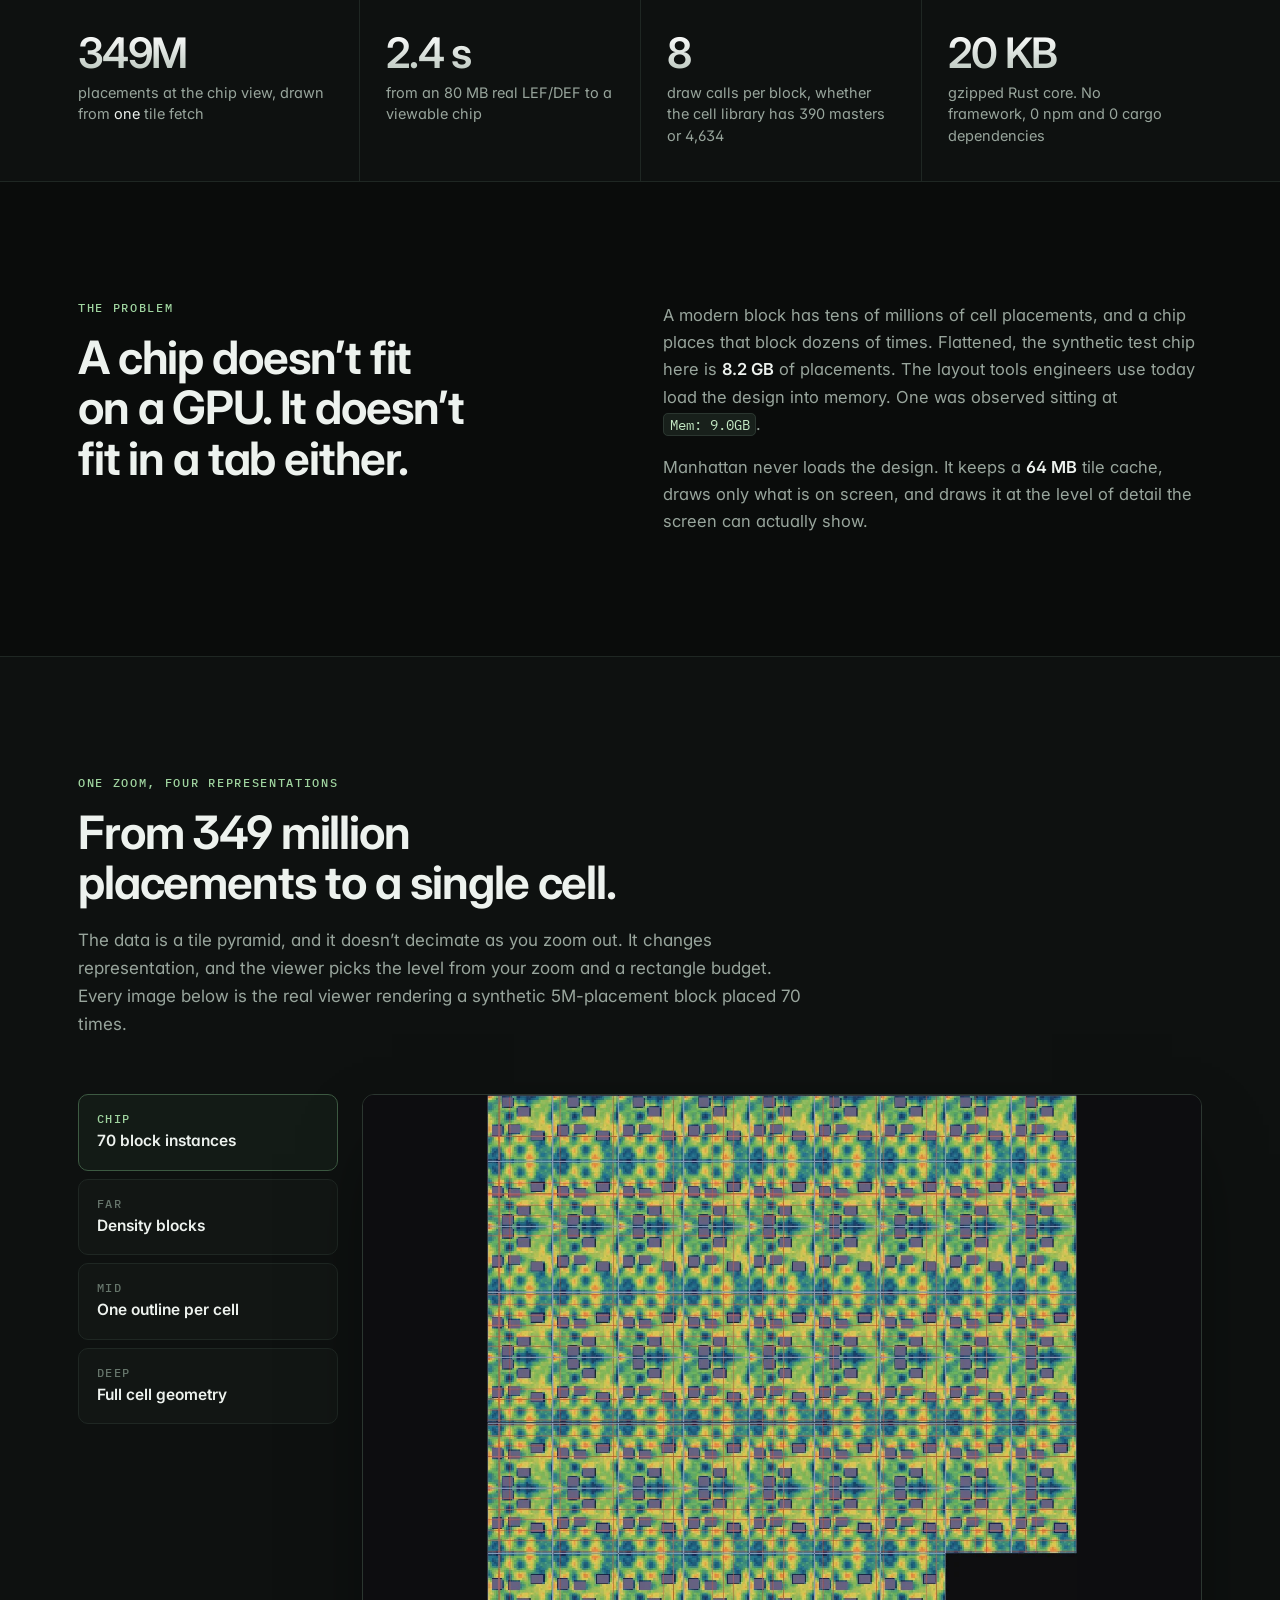
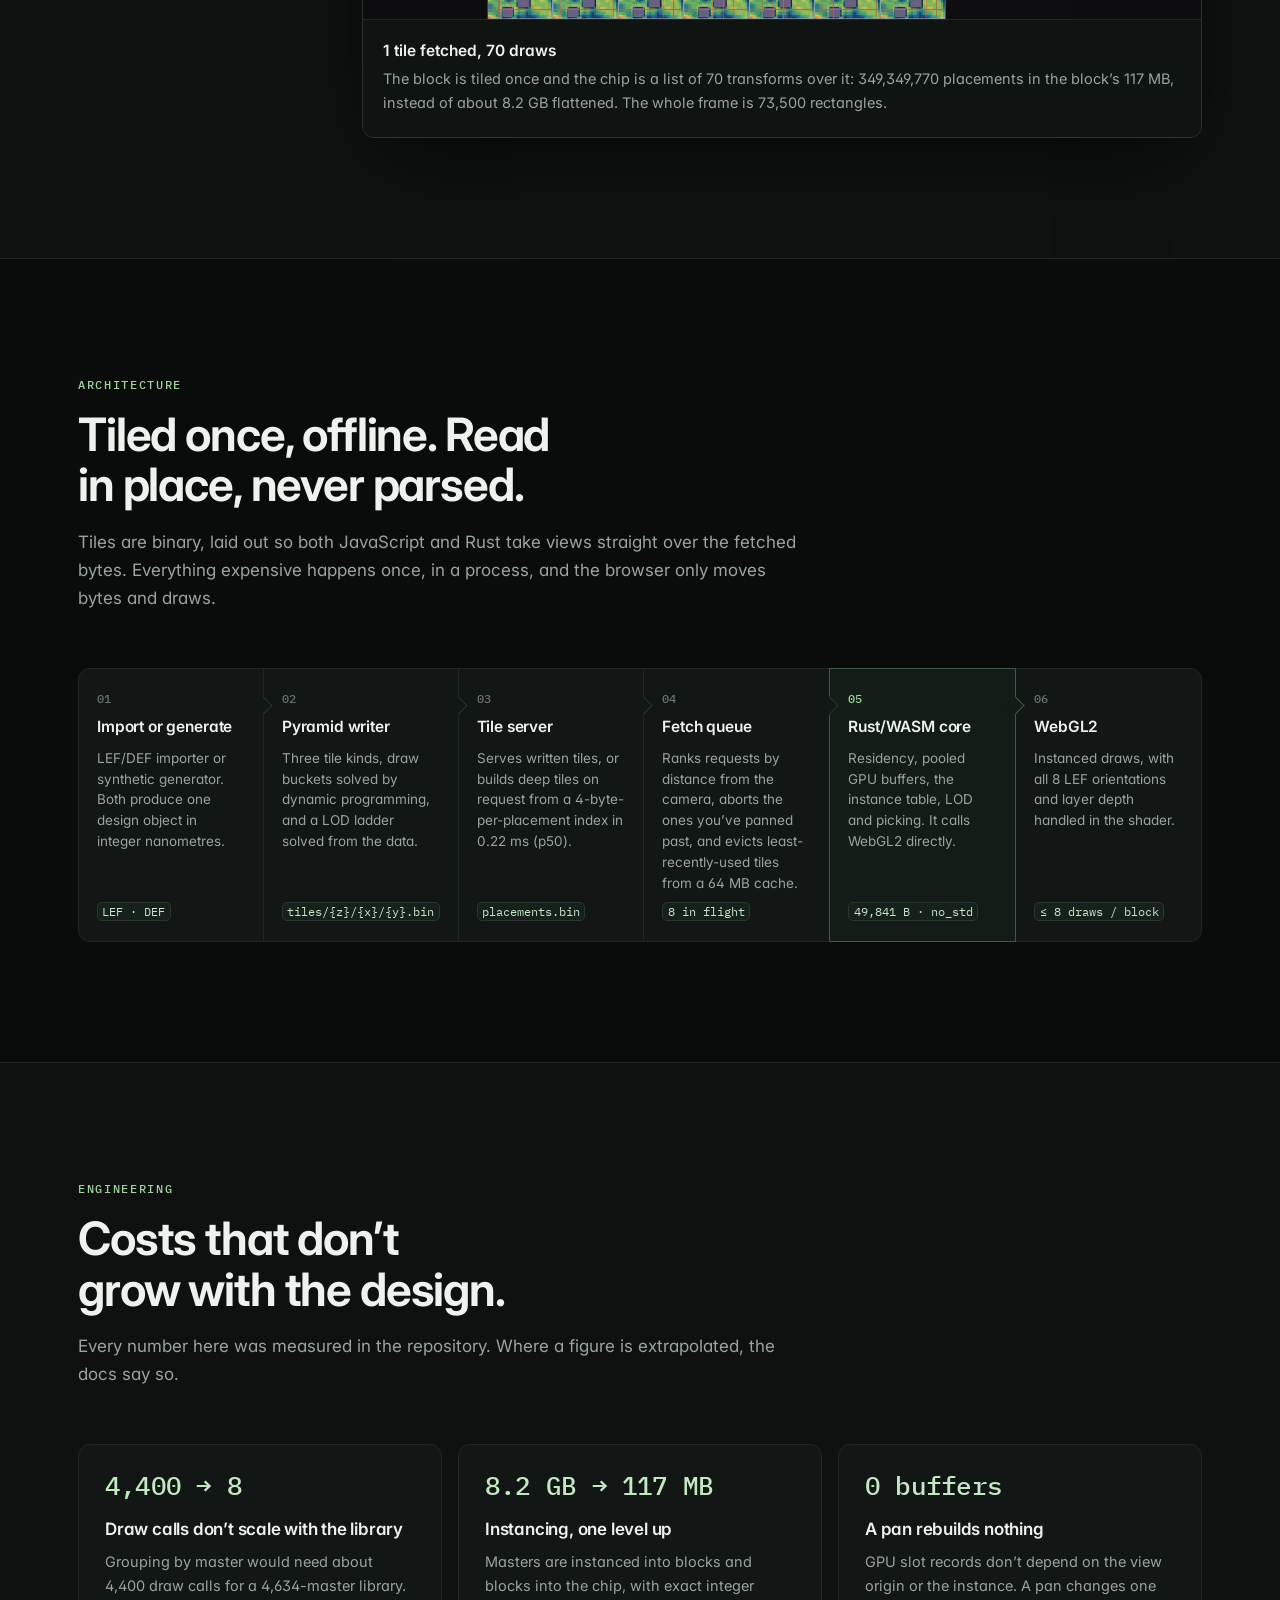
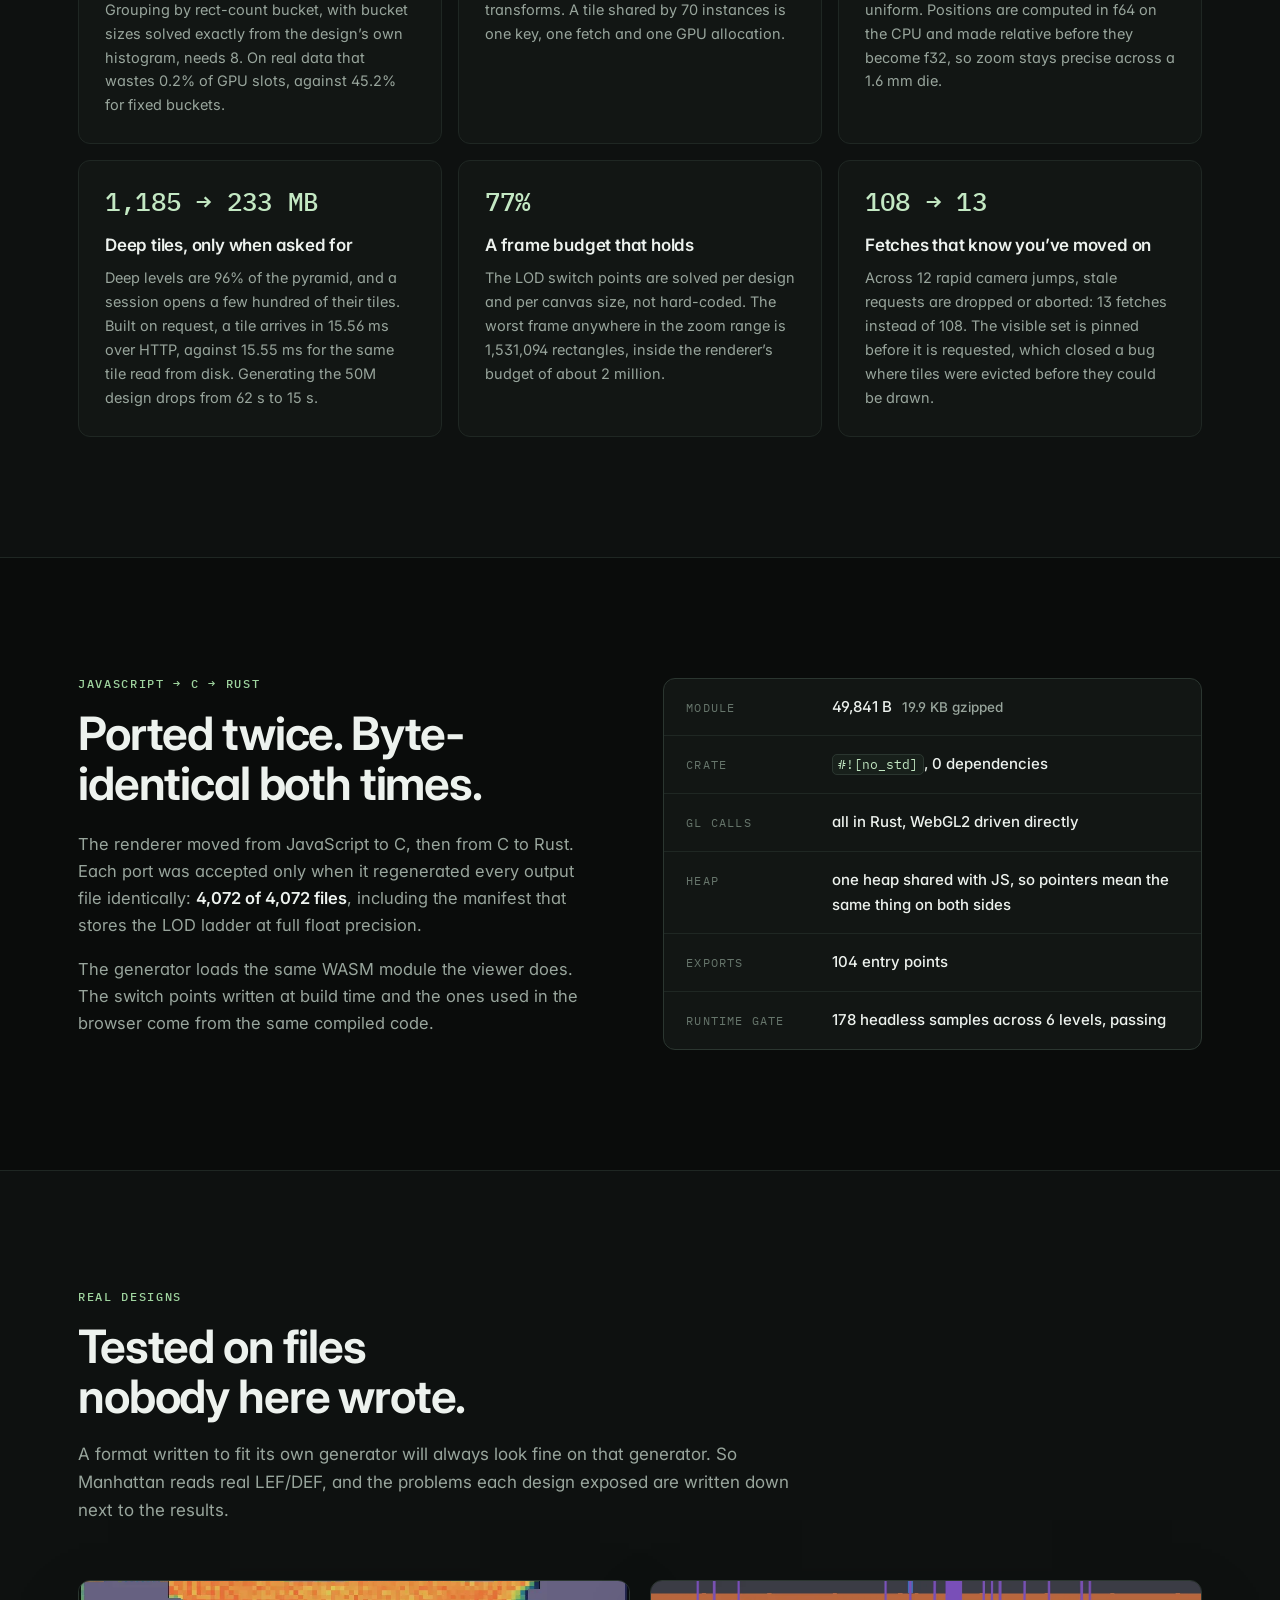
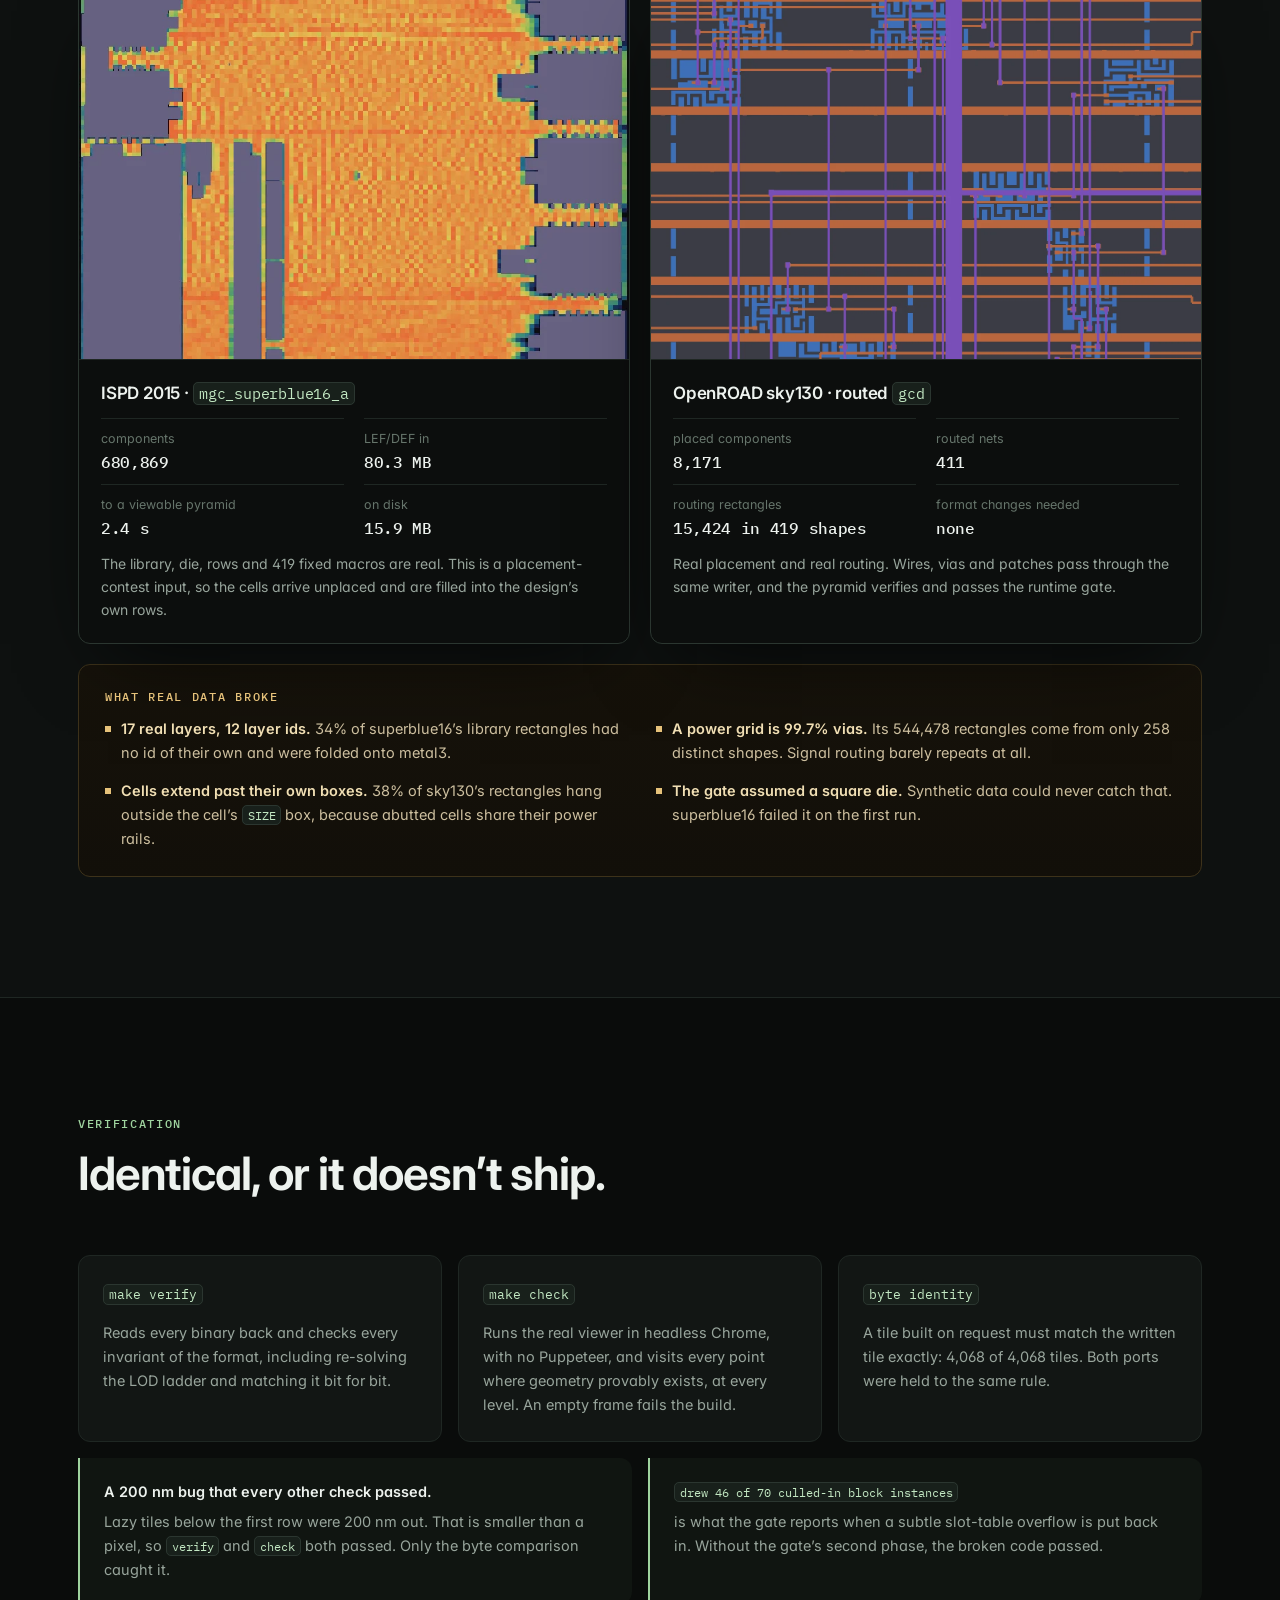
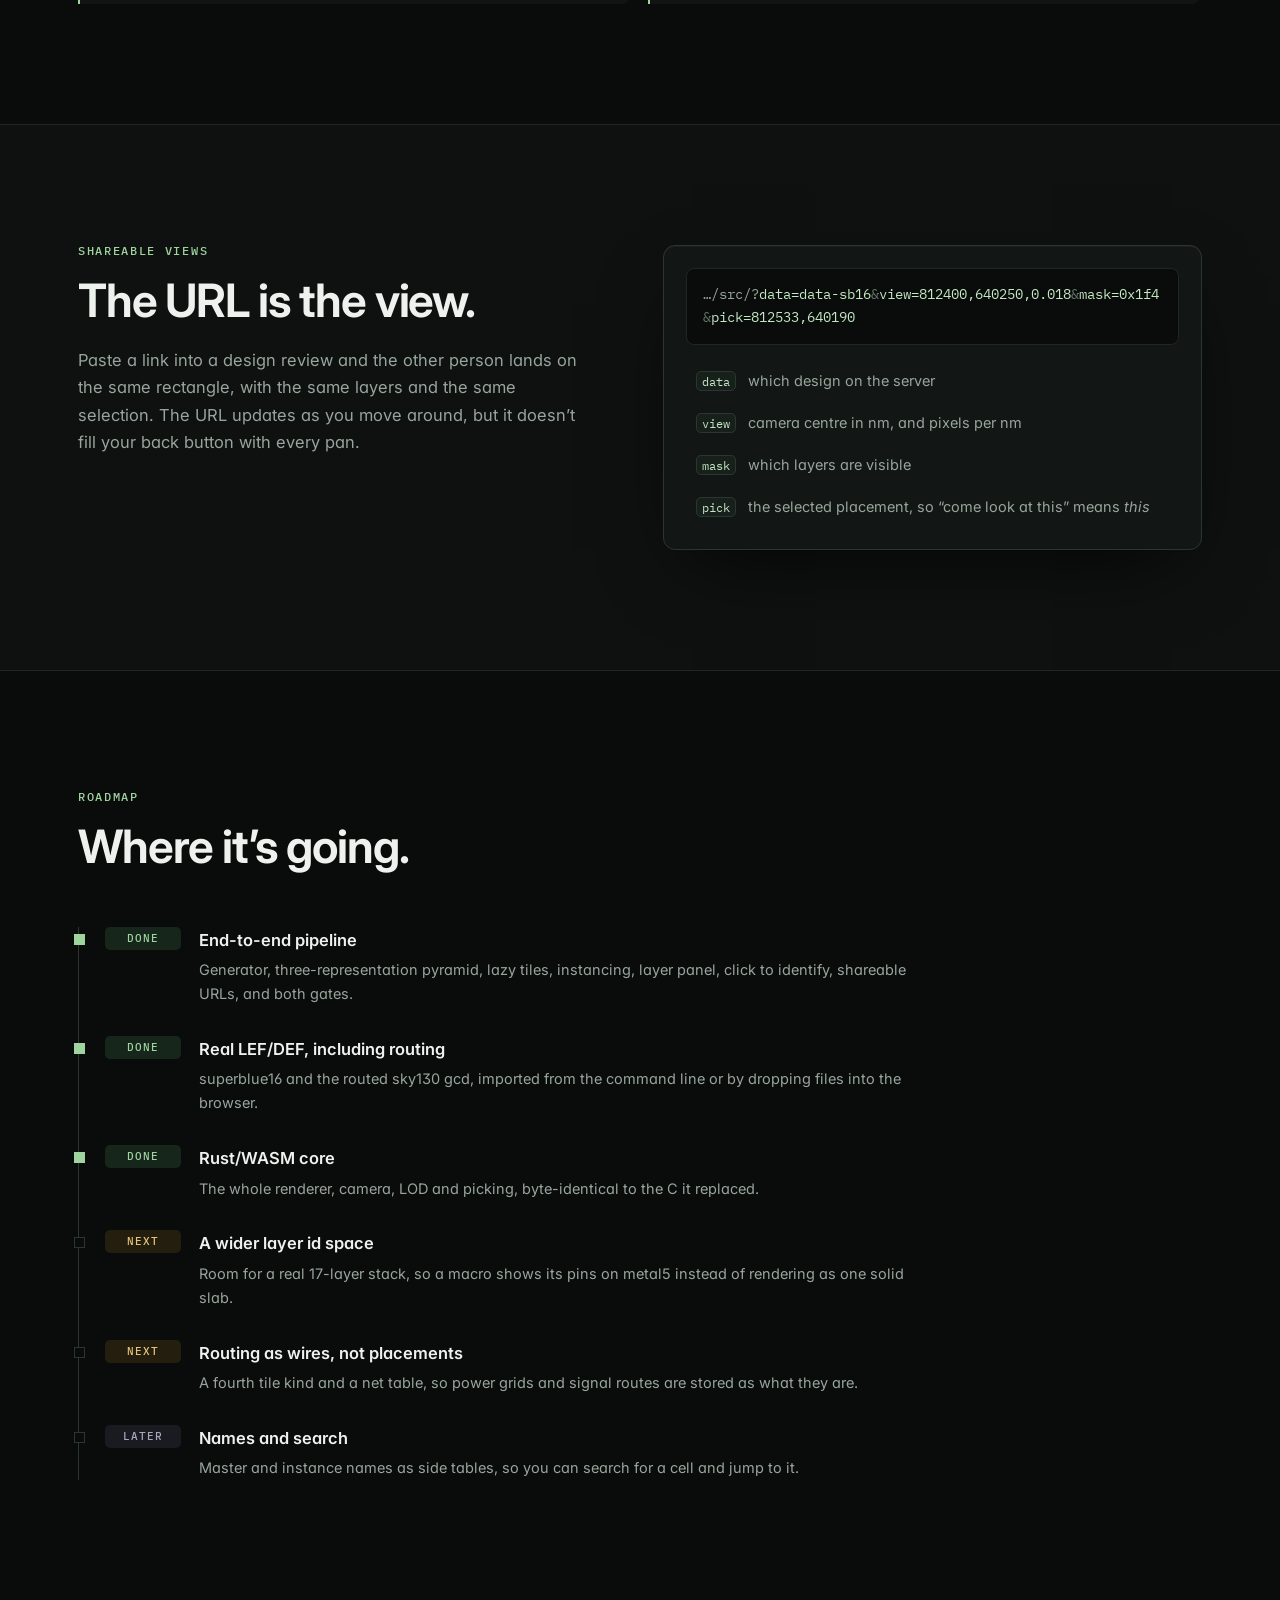
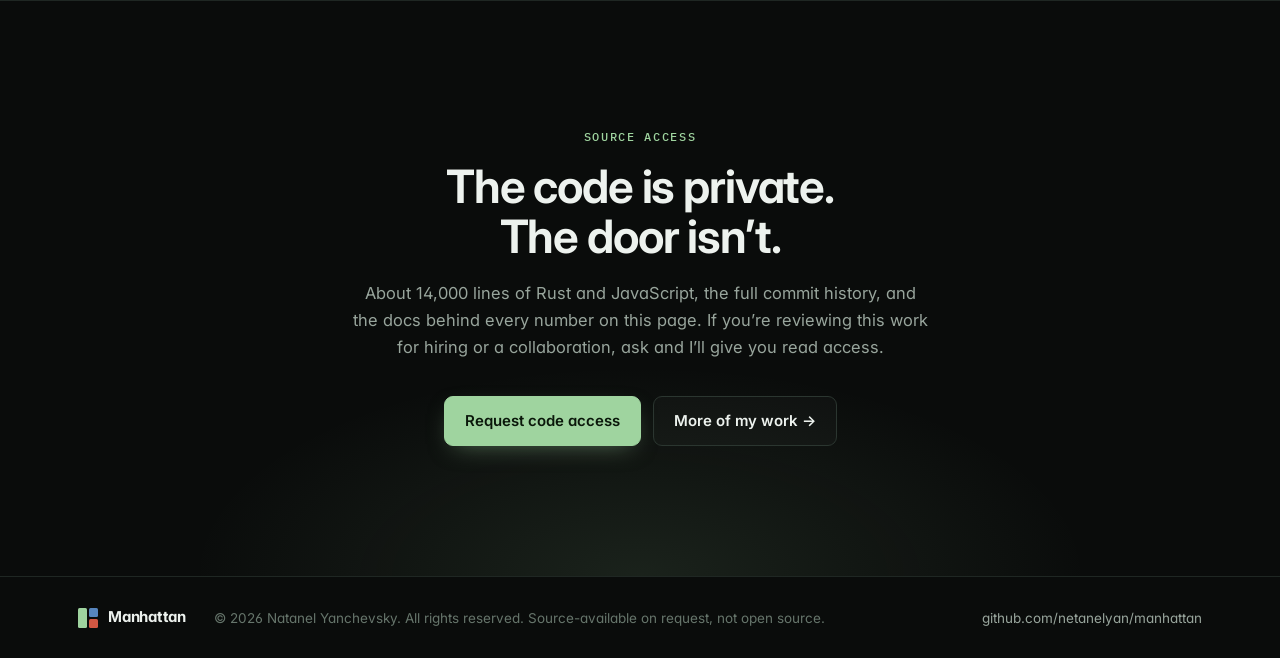
==== commit 89ab7389: "Rebuild the site around real viewer captures and verified claims Replace the procedural hero with sc" ====
--- a/index.html
+++ b/index.html
@@ -3,30 +3,33 @@
 <head>
 <meta charset="utf-8">
 <meta name="viewport" content="width=device-width, initial-scale=1">
-<title>Manhattan - Chip layout in a browser tab</title>
-<meta name="description" content="Manhattan streams chip layouts of billions of placements to a WebGL2 viewer as a tile pyramid. Pan from the whole die to the rectangles inside one cell, and share the exact view as a link.">
-<link rel="icon" href="data:image/svg+xml,%3Csvg xmlns='http://www.w3.org/2000/svg' viewBox='0 0 32 32'%3E%3Crect width='32' height='32' rx='6' fill='%230b0d0c'/%3E%3Crect x='6' y='6' width='9' height='20' fill='%239fd49f'/%3E%3Crect x='17' y='6' width='9' height='9' fill='%235785bd'/%3E%3Crect x='17' y='17' width='9' height='9' fill='%23d15742'/%3E%3C/svg%3E">
+<title>Manhattan - The whole chip, in a browser tab</title>
+<meta name="description" content="Manhattan is a chip-layout viewer that streams a tile pyramid to a Rust/WebAssembly WebGL2 renderer: 349 million placements at the chip view from a single tile fetch, and every view is a link.">
+<meta property="og:title" content="Manhattan - The whole chip, in a browser tab">
+<meta property="og:description" content="A chip-layout viewer that streams hundreds of millions of placements to a 20 KB Rust/WASM renderer.">
+<meta property="og:image" content="img/viewer-gcd.webp">
+<meta name="theme-color" content="#0a0c0b">
+<link rel="icon" href="data:image/svg+xml,%3Csvg xmlns='http://www.w3.org/2000/svg' viewBox='0 0 32 32'%3E%3Crect width='32' height='32' rx='6' fill='%230a0c0b'/%3E%3Crect x='6' y='6' width='9' height='20' fill='%239fd49f'/%3E%3Crect x='17' y='6' width='9' height='9' fill='%235785bd'/%3E%3Crect x='17' y='17' width='9' height='9' fill='%23d15742'/%3E%3C/svg%3E">
 <link rel="preconnect" href="https://fonts.googleapis.com">
 <link rel="preconnect" href="https://fonts.gstatic.com" crossorigin>
-<link href="https://fonts.googleapis.com/css2?family=IBM+Plex+Mono:wght@400;500&family=IBM+Plex+Sans:wght@400;500;600;700&display=swap" rel="stylesheet">
+<link href="https://fonts.googleapis.com/css2?family=IBM+Plex+Mono:wght@400;500&family=Inter:wght@400;500;600;700&display=swap" rel="stylesheet">
 <link rel="stylesheet" href="styles.css">
 </head>
 <body>
 
 <header class="nav">
   <div class="wrap nav-in">
-    <a class="brand" href="#top" aria-label="Manhattan home">
-      <span class="mark" aria-hidden="true"><i></i><i></i><i></i></span>
-      Manhattan
+    <a class="brand" href="#top" aria-label="Manhattan, back to top">
+      <span class="mark" aria-hidden="true"><i></i><i></i><i></i></span>Manhattan
     </a>
     <nav class="links" aria-label="Sections">
-      <a href="#problem">Problem</a>
-      <a href="#how">How it works</a>
-      <a href="#numbers">Numbers</a>
-      <a href="#real-data">Real data</a>
+      <a href="#zoom">Product</a>
+      <a href="#architecture">Architecture</a>
+      <a href="#engineering">Engineering</a>
+      <a href="#real-designs">Real designs</a>
       <a href="#roadmap">Roadmap</a>
     </nav>
-    <a class="btn btn-sm" href="#access">Code access</a>
+    <a class="btn btn-sm" href="#access">Request access</a>
   </div>
 </header>
 
@@ -34,145 +37,332 @@
 
 <!-- Hero -->
 <section class="hero">
-  <canvas id="chip" aria-hidden="true"></canvas>
-  <div class="hero-shade" aria-hidden="true"></div>
-  <div class="wrap hero-in">
-    <p class="eyebrow">A project by Natanel Yanchevsky · WebGL2 · chip layout</p>
-    <h1>Open a whole chip<br>in a browser tab.</h1>
-    <p class="lede">
-      Manhattan streams layouts of billions of placements to your GPU as a tile pyramid.
-      Zoom from the full die down to the rectangles inside a single cell,
-      then paste the link into a review and your colleague lands on the same rectangle.
-    </p>
-    <div class="cta">
-      <a class="btn" href="#how">See how it works</a>
-      <a class="btn btn-ghost" href="#access">Request code access →</a>
-    </div>
-  </div>
-  <div class="hud" aria-hidden="true">
-    <div><span class="k">level</span> <b id="hud-level">far</b> <span id="hud-rep">density blocks</span></div>
-    <div><span class="k">rects</span> <b id="hud-rects">0</b> <span class="k">scale</span> <b id="hud-scale">-</b></div>
-    <div class="k small">illustrative render · the real viewer is WebGL2</div>
+  <div class="hero-glow" aria-hidden="true"></div>
+  <div class="wrap">
+    <div class="hero-copy">
+      <p class="pill"><span class="dot"></span>Rust/WASM core, WebGL2, zero dependencies</p>
+      <h1>The whole chip,<br>in a browser tab.</h1>
+      <p class="lede">
+        Manhattan is a chip-layout viewer for designs with hundreds of millions of placements.
+        It streams a tile pyramid to a WebGL2 renderer written in Rust, so you can go from the full die
+        to the pins of a single cell without ever loading the design, then share exactly what you see as a link.
+      </p>
+      <div class="cta">
+        <a class="btn" href="#zoom">See it zoom</a>
+        <a class="btn btn-ghost" href="#access">Request code access</a>
+      </div>
+    </div>
+
+    <figure class="frame hero-frame">
+      <div class="frame-bar" aria-hidden="true">
+        <span class="lights"><i></i><i></i><i></i></span>
+        <span class="addr">localhost:8080/src/?data=data-gcd-routed&amp;view=150000,150000,0.0055</span>
+      </div>
+      <img src="img/viewer-gcd.webp" width="1600" height="1000"
+           alt="The Manhattan viewer showing the routed sky130 gcd design: rows of standard cells in blue, metal2 routing in orange, metal3 in purple, with the layer panel open on the right.">
+      <figcaption>Captured from the real viewer: OpenROAD's routed sky130 <code>gcd</code>, with real placement and real routing on metal1-3.</figcaption>
+    </figure>
   </div>
 </section>
 
 <!-- Proof strip -->
-<section class="strip" aria-label="Headline numbers">
-  <div class="wrap strip-in">
-    <div><b>3.5B</b><span>placements at chip level, tested</span></div>
-    <div><b>~2M</b><span>rectangles per frame at 60 fps</span></div>
-    <div><b>8</b><span>draw calls inside a block</span></div>
-    <div><b>0</b><span>bytes parsed at runtime</span></div>
+<section class="proof" aria-label="Key results">
+  <div class="wrap proof-in">
+    <div><b>349M</b><span>placements at the chip view, drawn from <em>one</em> tile fetch</span></div>
+    <div><b>2.4 s</b><span>from an 80 MB real LEF/DEF to a viewable chip</span></div>
+    <div><b>8</b><span>draw calls per block, whether the cell library has 390 masters or 4,634</span></div>
+    <div><b>20 KB</b><span>gzipped Rust core. No framework, 0 npm and 0 cargo dependencies</span></div>
   </div>
 </section>
 
 <!-- Problem -->
-<section id="problem" class="section">
-  <div class="wrap two">
+<section class="section">
+  <div class="wrap split">
     <div>
       <p class="eyebrow">The problem</p>
-      <h2>The layout doesn’t fit on the GPU. It never will.</h2>
+      <h2>A chip doesn’t fit on a GPU. It doesn’t fit in a tab either.</h2>
     </div>
     <div class="prose">
-      <p>
-        A modern block holds tens of millions of cell placements, and a chip places that block
-        dozens of times. A GPU can draw about <strong>two million rectangles at 60 fps</strong>.
-        That was measured on an RTX 4060 at 3440×1440, and every design decision here follows from it.
+      <p>A modern block has tens of millions of cell placements, and a chip places that block dozens of times.
+        Flattened, the synthetic test chip here is <strong>8.2 GB</strong> of placements. The layout tools engineers use
+        today load the design into memory. One was observed sitting at <code>Mem: 9.0GB</code>.</p>
+      <p>Manhattan never loads the design. It keeps a <strong>64 MB</strong> tile cache, draws only what is on screen,
+        and draws it at the level of detail the screen can actually show.</p>
+    </div>
+  </div>
+</section>
+
+<!-- Zoom -->
+<section id="zoom" class="section alt">
+  <div class="wrap">
+    <div class="head">
+      <p class="eyebrow">One zoom, four representations</p>
+      <h2>From 349 million placements to a single cell.</h2>
+      <p class="sub">The data is a tile pyramid, and it doesn’t decimate as you zoom out. It changes representation, and the viewer picks the level from your zoom and a rectangle budget.
+        Every image below is the real viewer rendering a synthetic 5M-placement block placed 70 times.</p>
+    </div>
+
+    <div class="zoom">
+      <div class="zoom-tabs" role="tablist" aria-label="Zoom level">
+        <button role="tab" aria-selected="true" aria-controls="zp" data-z="0">
+          <span class="z-k">chip</span><span class="z-t">70 block instances</span><span class="bar"><i></i></span>
+        </button>
+        <button role="tab" aria-selected="false" aria-controls="zp" data-z="1">
+          <span class="z-k">far</span><span class="z-t">Density blocks</span><span class="bar"><i></i></span>
+        </button>
+        <button role="tab" aria-selected="false" aria-controls="zp" data-z="2">
+          <span class="z-k">mid</span><span class="z-t">One outline per cell</span><span class="bar"><i></i></span>
+        </button>
+        <button role="tab" aria-selected="false" aria-controls="zp" data-z="3">
+          <span class="z-k">deep</span><span class="z-t">Full cell geometry</span><span class="bar"><i></i></span>
+        </button>
+      </div>
+
+      <div class="zoom-stage frame" id="zp" role="tabpanel">
+        <div class="zoom-imgs">
+          <img class="on contain" data-z="0" src="img/zoom-1-chip.webp" width="960" height="853" alt="The full synthetic chip: a 9 by 8 grid of 70 identical blocks, each shown as a density map with macros.">
+          <img data-z="1" src="img/zoom-2-block.webp" width="1320" height="1000" loading="lazy" alt="One block at far zoom: a density heat map with purple macros and a red power grid.">
+          <img data-z="2" src="img/zoom-3-mid.webp" width="1280" height="800" loading="lazy" alt="Mid zoom: thousands of individual cell outlines in rows, with a macro and power straps.">
+          <img data-z="3" src="img/zoom-4-deep.webp" width="1600" height="1000" loading="lazy" alt="Deep zoom: individual cells with diffusion, poly, contacts and pins, between power rails and straps.">
+        </div>
+        <div class="zoom-meta" aria-live="polite">
+          <div class="zm on" data-z="0">
+            <b>1 tile fetched, 70 draws</b>
+            <span>The block is tiled once and the chip is a list of 70 transforms over it: 349,349,770 placements in the block’s 117 MB, instead of about 8.2 GB flattened. The whole frame is 73,500 rectangles.</span>
+          </div>
+          <div class="zm" data-z="1">
+            <b>Merged density, macros and the power grid</b>
+            <span>Placements merge into density blocks, coloured on a ramp stretched over the design’s own 5th to 95th percentile. Filler and decap area are shown as dead space.</span>
+          </div>
+          <div class="zm" data-z="2">
+            <b>One rectangle per placement, one draw call</b>
+            <span>Each cell becomes its outline. The level is dropped at 1.84 px per cell, before it turns into noise, and a 1.3× hysteresis band stops it flickering on the boundary.</span>
+          </div>
+          <div class="zm" data-z="3">
+            <b>Every rectangle of every master</b>
+            <span>Cell geometry comes from textures, orientation is applied in the vertex shader, and layer order comes from depth instead of a sort. Draws are grouped by rect-count bucket, so the library size doesn’t change the draw count.</span>
+          </div>
+        </div>
+      </div>
+    </div>
+  </div>
+</section>
+
+<!-- Architecture -->
+<section id="architecture" class="section">
+  <div class="wrap">
+    <div class="head">
+      <p class="eyebrow">Architecture</p>
+      <h2>Tiled once, offline. Read in place, never parsed.</h2>
+      <p class="sub">Tiles are binary, laid out so both JavaScript and Rust take views straight over the fetched bytes.
+        Everything expensive happens once, in a process, and the browser only moves bytes and draws.</p>
+    </div>
+
+    <ol class="pipe">
+      <li>
+        <span class="n">01</span>
+        <b>Import or generate</b>
+        <p>LEF/DEF importer or synthetic generator. Both produce one design object in integer nanometres.</p>
+        <code>LEF · DEF</code>
+      </li>
+      <li>
+        <span class="n">02</span>
+        <b>Pyramid writer</b>
+        <p>Three tile kinds, draw buckets solved by dynamic programming, and a LOD ladder solved from the data.</p>
+        <code>tiles/{z}/{x}/{y}.bin</code>
+      </li>
+      <li>
+        <span class="n">03</span>
+        <b>Tile server</b>
+        <p>Serves written tiles, or builds deep tiles on request from a 4-byte-per-placement index in 0.22 ms (p50).</p>
+        <code>placements.bin</code>
+      </li>
+      <li>
+        <span class="n">04</span>
+        <b>Fetch queue</b>
+        <p>Ranks requests by distance from the camera, aborts the ones you’ve panned past, and evicts least-recently-used tiles from a 64 MB cache.</p>
+        <code>8 in flight</code>
+      </li>
+      <li class="hot">
+        <span class="n">05</span>
+        <b>Rust/WASM core</b>
+        <p>Residency, pooled GPU buffers, the instance table, LOD and picking. It calls WebGL2 directly.</p>
+        <code>49,841 B · no_std</code>
+      </li>
+      <li>
+        <span class="n">06</span>
+        <b>WebGL2</b>
+        <p>Instanced draws, with all 8 LEF orientations and layer depth handled in the shader.</p>
+        <code>≤ 8 draws / block</code>
+      </li>
+    </ol>
+  </div>
+</section>
+
+<!-- Engineering -->
+<section id="engineering" class="section alt">
+  <div class="wrap">
+    <div class="head">
+      <p class="eyebrow">Engineering</p>
+      <h2>Costs that don’t grow with the design.</h2>
+      <p class="sub">Every number here was measured in the repository. Where a figure is extrapolated, the docs say so.</p>
+    </div>
+
+    <div class="cards">
+      <article class="card">
+        <p class="big">4,400 → 8</p>
+        <h3>Draw calls don’t scale with the library</h3>
+        <p>Grouping by master would need about 4,400 draw calls for a 4,634-master library. Grouping by rect-count bucket, with bucket sizes solved exactly from the design’s own histogram, needs 8. On real data that wastes 0.2% of GPU slots, against 45.2% for fixed buckets.</p>
+      </article>
+      <article class="card">
+        <p class="big">8.2 GB → 117 MB</p>
+        <h3>Instancing, one level up</h3>
+        <p>Masters are instanced into blocks and blocks into the chip, with exact integer transforms. A tile shared by 70 instances is one key, one fetch and one GPU allocation.</p>
+      </article>
+      <article class="card">
+        <p class="big">0 buffers</p>
+        <h3>A pan rebuilds nothing</h3>
+        <p>GPU slot records don’t depend on the view origin or the instance. A pan changes one uniform. Positions are computed in f64 on the CPU and made relative before they become f32, so zoom stays precise across a 1.6 mm die.</p>
+      </article>
+      <article class="card">
+        <p class="big">1,185 → 233 MB</p>
+        <h3>Deep tiles, only when asked for</h3>
+        <p>Deep levels are 96% of the pyramid, and a session opens a few hundred of their tiles. Built on request, a tile arrives in 15.56 ms over HTTP, against 15.55 ms for the same tile read from disk. Generating the 50M design drops from 62 s to 15 s.</p>
+      </article>
+      <article class="card">
+        <p class="big">77%</p>
+        <h3>A frame budget that holds</h3>
+        <p>The LOD switch points are solved per design and per canvas size, not hard-coded. The worst frame anywhere in the zoom range is 1,531,094 rectangles, inside the renderer’s budget of about 2 million.</p>
+      </article>
+      <article class="card">
+        <p class="big">108 → 13</p>
+        <h3>Fetches that know you’ve moved on</h3>
+        <p>Across 12 rapid camera jumps, stale requests are dropped or aborted: 13 fetches instead of 108. The visible set is pinned before it is requested, which closed a bug where tiles were evicted before they could be drawn.</p>
+      </article>
+    </div>
+  </div>
+</section>
+
+<!-- Port -->
+<section class="section">
+  <div class="wrap split">
+    <div>
+      <p class="eyebrow">JavaScript → C → Rust</p>
+      <h2>Ported twice. Byte-identical both times.</h2>
+      <p class="prose">
+        The renderer moved from JavaScript to C, then from C to Rust. Each port was accepted only when it regenerated
+        every output file identically: <strong>4,072 of 4,072 files</strong>, including the manifest
+        that stores the LOD ladder at full float precision.
       </p>
-      <p>
-        Desktop tools handle this by loading the design into memory. The status bar of the signoff
-        tool our target users keep open was seen reading <code>Mem: 9.0GB</code>, and those users
-        report slow load times.
+      <p class="prose">
+        The generator loads the same WASM module the viewer does. The switch points written at build time and the ones used
+        in the browser come from the same compiled code.
       </p>
-      <p>
-        Manhattan streams tiles against a <strong>64 MB cache</strong> instead. The design is never handed to the renderer
-        whole. It only needs to draw what is on screen, at the detail the screen can actually show.
-      </p>
-    </div>
-  </div>
-</section>
-
-<!-- How -->
-<section id="how" class="section alt">
-  <div class="wrap">
-    <p class="eyebrow">How it works</p>
-    <h2>One invariant: everything is an axis-aligned rectangle.</h2>
-    <p class="sub">
-      Digital layout is Manhattan geometry. That lets the whole pipeline be built around
-      rectangles, from the tile format to the shaders.
-    </p>
-
-    <div class="reps">
-      <article class="rep">
-        <svg viewBox="0 0 120 80" aria-hidden="true" class="rep-art">
-          <g id="far-art"></g>
-        </svg>
-        <p class="tag">far</p>
-        <h3>Density blocks</h3>
-        <p>The whole die at once. Placements merge into density blocks, drawn with the macros and the power grid. At the chip view that is one tile fetched and 70 draws.</p>
-      </article>
-      <article class="rep">
-        <svg viewBox="0 0 120 80" aria-hidden="true" class="rep-art">
-          <g id="mid-art"></g>
-        </svg>
-        <p class="tag">mid</p>
-        <h3>One outline per cell</h3>
-        <p>Each placement is one rectangle in one draw call. Mid geometry stops being drawn at 1.5 px per cell, before it turns into noise.</p>
-      </article>
-      <article class="rep">
-        <svg viewBox="0 0 120 80" aria-hidden="true" class="rep-art">
-          <g id="deep-art"></g>
-        </svg>
-        <p class="tag">deep</p>
-        <h3>Full cell internals</h3>
-        <p>Poly, contacts, metal and pins. Draws are grouped by rect-count bucket instead of by master, so a library of 4,634 masters costs 8 draw calls rather than about 4,400.</p>
-      </article>
-    </div>
-
-    <div class="grid3">
-      <div class="feat">
-        <h3>Parses nothing at runtime</h3>
-        <p>Tiles are binary, laid out so the viewer takes typed-array views straight over the bytes. The data goes from fetch to GPU buffer with no parse step.</p>
-      </div>
-      <div class="feat">
-        <h3>LOD solved per design</h3>
-        <p>Switch points come from each design’s tile costs and your canvas size, not from constants. A 1.3× hysteresis band stops the level flickering when you stop on a boundary.</p>
-      </div>
-      <div class="feat">
-        <h3>Block instancing</h3>
-        <p>A block is tiled once, and the chip is a list of transforms over it. 70 instances of a 5M-placement block take 117 MB, where flattening them would take about 8.2 GB.</p>
-      </div>
-      <div class="feat">
-        <h3>Lazy deep tiles</h3>
-        <p>Deep levels are 96% of the pyramid, and a session opens only a few hundred of their tiles. They are built on request from a placement index in 0.22 ms at p50.</p>
-      </div>
-      <div class="feat">
-        <h3>Click to identify</h3>
-        <p>The tile itself is the spatial index, so there is no second structure to keep in sync. Click a cell to see what it is, or press <kbd>g</kbd> to jump to a coordinate.</p>
-      </div>
-      <div class="feat">
-        <h3>A layer panel you’ll recognise</h3>
-        <p>Grouped rows with separate visible and selectable columns, based on the panel in the signoff tool users already know. Process layers and instance categories share one list.</p>
-      </div>
+    </div>
+    <div class="spec">
+      <div class="spec-row"><span>module</span><b>49,841 B <em>19.9 KB gzipped</em></b></div>
+      <div class="spec-row"><span>crate</span><b><code>#![no_std]</code>, 0 dependencies</b></div>
+      <div class="spec-row"><span>GL calls</span><b>all in Rust, WebGL2 driven directly</b></div>
+      <div class="spec-row"><span>heap</span><b>one heap shared with JS, so pointers mean the same thing on both sides</b></div>
+      <div class="spec-row"><span>exports</span><b>104 entry points</b></div>
+      <div class="spec-row"><span>runtime gate</span><b>178 headless samples across 6 levels, passing</b></div>
+    </div>
+  </div>
+</section>
+
+<!-- Real designs -->
+<section id="real-designs" class="section alt">
+  <div class="wrap">
+    <div class="head">
+      <p class="eyebrow">Real designs</p>
+      <h2>Tested on files nobody here wrote.</h2>
+      <p class="sub">A format written to fit its own generator will always look fine on that generator. So Manhattan reads real LEF/DEF,
+        and the problems each design exposed are written down next to the results.</p>
+    </div>
+
+    <div class="designs">
+      <figure class="design frame">
+        <img src="img/sb16-die.webp" width="790" height="844" loading="lazy" alt="The superblue16 die: an orange density map of 680,869 cells around dozens of purple macro blocks.">
+        <figcaption>
+          <h3>ISPD 2015 · <code>mgc_superblue16_a</code></h3>
+          <dl>
+            <div><dt>components</dt><dd>680,869</dd></div>
+            <div><dt>LEF/DEF in</dt><dd>80.3 MB</dd></div>
+            <div><dt>to a viewable pyramid</dt><dd>2.4 s</dd></div>
+            <div><dt>on disk</dt><dd>15.9 MB</dd></div>
+          </dl>
+          <p class="note">The library, die, rows and 419 fixed macros are real. This is a placement-contest input, so the cells arrive unplaced and are filled into the design’s own rows.</p>
+        </figcaption>
+      </figure>
+      <figure class="design frame">
+        <img src="img/gcd-cells.webp" width="1600" height="1000" loading="lazy" alt="Close-up of sky130 standard cells in blue, crossed by orange metal2 and purple metal3 routing with vias.">
+        <figcaption>
+          <h3>OpenROAD sky130 · routed <code>gcd</code></h3>
+          <dl>
+            <div><dt>placed components</dt><dd>8,171</dd></div>
+            <div><dt>routed nets</dt><dd>411</dd></div>
+            <div><dt>routing rectangles</dt><dd>15,424 in 419 shapes</dd></div>
+            <div><dt>format changes needed</dt><dd>none</dd></div>
+          </dl>
+          <p class="note">Real placement and real routing. Wires, vias and patches pass through the same writer, and the pyramid verifies and passes the runtime gate.</p>
+        </figcaption>
+      </figure>
+    </div>
+
+    <div class="found">
+      <p class="eyebrow">What real data broke</p>
+      <ul>
+        <li><b>17 real layers, 12 layer ids.</b> 34% of superblue16’s library rectangles had no id of their own and were folded onto metal3.</li>
+        <li><b>A power grid is 99.7% vias.</b> Its 544,478 rectangles come from only 258 distinct shapes. Signal routing barely repeats at all.</li>
+        <li><b>Cells extend past their own boxes.</b> 38% of sky130’s rectangles hang outside the cell’s <code>SIZE</code> box, because abutted cells share their power rails.</li>
+        <li><b>The gate assumed a square die.</b> Synthetic data could never catch that. superblue16 failed it on the first run.</li>
+      </ul>
+    </div>
+  </div>
+</section>
+
+<!-- Rigor -->
+<section class="section">
+  <div class="wrap">
+    <div class="head">
+      <p class="eyebrow">Verification</p>
+      <h2>Identical, or it doesn’t ship.</h2>
+    </div>
+    <div class="gates">
+      <div class="gate">
+        <code>make verify</code>
+        <p>Reads every binary back and checks every invariant of the format, including re-solving the LOD ladder and matching it bit for bit.</p>
+      </div>
+      <div class="gate">
+        <code>make check</code>
+        <p>Runs the real viewer in headless Chrome, with no Puppeteer, and visits every point where geometry provably exists, at every level. An empty frame fails the build.</p>
+      </div>
+      <div class="gate">
+        <code>byte identity</code>
+        <p>A tile built on request must match the written tile exactly: 4,068 of 4,068 tiles. Both ports were held to the same rule.</p>
+      </div>
+    </div>
+    <div class="stories">
+      <blockquote><b>A 200 nm bug that every other check passed.</b> Lazy tiles below the first row were 200 nm out. That is smaller than a pixel, so <code>verify</code> and <code>check</code> both passed. Only the byte comparison caught it.</blockquote>
+      <blockquote><b><code>drew 46 of 70 culled-in block instances</code></b> is what the gate reports when a subtle slot-table overflow is put back in. Without the gate’s second phase, the broken code passed.</blockquote>
     </div>
   </div>
 </section>
 
 <!-- Share -->
-<section id="share" class="section">
-  <div class="wrap two">
+<section id="share" class="section alt">
+  <div class="wrap split">
     <div>
       <p class="eyebrow">Shareable views</p>
       <h2>The URL is the view.</h2>
       <p class="prose">
-        A desktop layout viewer can’t do this: paste a link into a design review
-        and have the other person land on the same rectangle, with the same layers and the same selection.
-        The URL updates as you move around, but it doesn’t fill your back button with every pan.
+        Paste a link into a design review and the other person lands on the same rectangle, with the same layers and the same
+        selection. The URL updates as you move around, but it doesn’t fill your back button with every pan.
       </p>
     </div>
-    <div class="url-card">
-      <div class="url" id="url">
-        <span class="u-host">localhost:8080/src/?</span><span class="u-p" data-i="0">data=data-sb16</span>&amp;<span class="u-p" data-i="1">view=812400,640250,0.018</span>&amp;<span class="u-p" data-i="2">mask=0x1f4</span>&amp;<span class="u-p" data-i="3">pick=812533,640190</span>
+    <div class="url-card frame">
+      <div class="url">
+        <span class="u-host">…/src/?</span><span class="u-p" data-i="0">data=data-sb16</span>&amp;<span class="u-p" data-i="1">view=812400,640250,0.018</span>&amp;<span class="u-p" data-i="2">mask=0x1f4</span>&amp;<span class="u-p" data-i="3">pick=812533,640190</span>
       </div>
       <ul class="url-legend">
         <li data-i="0"><code>data</code> which design on the server</li>
@@ -184,131 +374,31 @@
   </div>
 </section>
 
-<!-- Numbers -->
-<section id="numbers" class="section alt">
-  <div class="wrap">
-    <p class="eyebrow">Measured, not estimated</p>
-    <h2>The numbers</h2>
-    <p class="sub">Every figure below was measured in the repo. Figures that are extrapolations say so there.</p>
-    <div class="stats">
-      <div class="stat"><b>1,531,094</b><span>rectangles in the worst frame anywhere in the zoom range, 77% of the 2M budget</span></div>
-      <div class="stat"><b>349M</b><span>placements at chip level in the 117 MB the block already costs</span></div>
-      <div class="stat"><b>62 s → 15 s</b><span>time to generate a 50M-placement design with lazy tiles</span></div>
-      <div class="stat"><b>1,185 → 233 MB</b><span>on disk for the same design</span></div>
-      <div class="stat"><b>0.2%</b><span>bucket padding on real data, with caps derived from the design’s own histogram</span></div>
-      <div class="stat"><b>4,068 / 4,068</b><span>tiles built on request that are byte-identical to the written ones</span></div>
-    </div>
-  </div>
-</section>
-
-<!-- Real data -->
-<section id="real-data" class="section">
-  <div class="wrap">
-    <p class="eyebrow">Real designs, not only a generator</p>
-    <h2>Tested on real designs, including the parts that broke</h2>
-    <p class="sub">
-      A format built to fit its own generator will always look fine on that generator.
-      So Manhattan also reads real LEF/DEF files. Two public designs have been through it so far,
-      and the problems they exposed are written down next to the results.
-    </p>
-    <div class="tables">
-      <div class="tcard">
-        <h3>ISPD 2015 · <code>mgc_superblue16_a</code></h3>
-        <table>
-          <tr><th>components</th><td>680,869</td></tr>
-          <tr><th>macros in the library</th><td>4,634</td></tr>
-          <tr><th>parse + place + tile</th><td>2.4 s for 80.3 MB</td></tr>
-          <tr><th>on disk</th><td>15.9 MB</td></tr>
-          <tr><th>power grid</th><td>544,478 rects, 99.7% vias</td></tr>
-        </table>
-      </div>
-      <div class="tcard">
-        <h3>OpenROAD sky130 · routed <code>gcd</code></h3>
-        <table>
-          <tr><th>placed components</th><td>8,171</td></tr>
-          <tr><th>routed nets</th><td>411</td></tr>
-          <tr><th>routing rects</th><td>15,424 in 419 shapes</td></tr>
-          <tr><th>format changes needed</th><td>none, not a byte moved</td></tr>
-          <tr><th>gates</th><td><code>verify</code> and <code>check</code> pass</td></tr>
-        </table>
-      </div>
-    </div>
-    <div class="callout">
-      <b>What real data changed:</b> a 17-layer process stack against 12 layer ids (34% of the library’s rects
-      ended up on metal3), a power grid that isn’t made of cell placements at all, and cells whose
-      geometry extends past their <code>SIZE</code> box. These are listed as known gaps, not left out.
-    </div>
-  </div>
-</section>
-
-<!-- Gates -->
-<section class="section alt">
-  <div class="wrap two">
-    <div>
-      <p class="eyebrow">Two gates</p>
-      <h2>An empty frame fails the build.</h2>
-    </div>
-    <div class="prose">
-      <p>
-        <code>make verify</code> reads every binary back and checks each invariant of the format.
-        <code>make check</code> then runs the real viewer in headless Chrome and visits every point where geometry
-        provably exists, at every level. If the screen is empty where geometry exists, the check fails.
-      </p>
-      <p>
-        Tiles built on request must be <strong>byte-identical</strong> to written ones.
-        That check once caught a 200 nm offset that passed every other test, because 200 nm is smaller than a pixel.
-      </p>
-    </div>
-  </div>
-</section>
-
 <!-- Roadmap -->
 <section id="roadmap" class="section">
   <div class="wrap">
-    <p class="eyebrow">Where it’s going</p>
-    <h2>Roadmap</h2>
+    <div class="head">
+      <p class="eyebrow">Roadmap</p>
+      <h2>Where it’s going.</h2>
+    </div>
     <ol class="road">
-      <li><span class="st done">done</span><div><b>End-to-end pipeline</b><p>Generator, three-representation pyramid, lazy tiles, WebGL2 viewer, layer panel, shareable URLs, and both gates.</p></div></li>
-      <li><span class="st done">done</span><div><b>Real LEF/DEF import</b><p>superblue16 and routed sky130 gcd, from the CLI or by dropping files into the browser.</p></div></li>
+      <li><span class="st done">done</span><div><b>End-to-end pipeline</b><p>Generator, three-representation pyramid, lazy tiles, instancing, layer panel, click to identify, shareable URLs, and both gates.</p></div></li>
+      <li><span class="st done">done</span><div><b>Real LEF/DEF, including routing</b><p>superblue16 and the routed sky130 gcd, imported from the command line or by dropping files into the browser.</p></div></li>
+      <li><span class="st done">done</span><div><b>Rust/WASM core</b><p>The whole renderer, camera, LOD and picking, byte-identical to the C it replaced.</p></div></li>
       <li><span class="st next">next</span><div><b>A wider layer id space</b><p>Room for a real 17-layer stack, so a macro shows its pins on metal5 instead of rendering as one solid slab.</p></div></li>
-      <li><span class="st next">next</span><div><b>Routing as wires, not placements</b><p>A fourth <code>wire</code> tile kind and a net table, so power grids and signal routes are stored as what they are.</p></div></li>
-      <li><span class="st later">later</span><div><b>Names and search</b><p>Instance names as a side table (7.23 MB on superblue16), so you can search for a cell and jump to it.</p></div></li>
+      <li><span class="st next">next</span><div><b>Routing as wires, not placements</b><p>A fourth tile kind and a net table, so power grids and signal routes are stored as what they are.</p></div></li>
+      <li><span class="st later">later</span><div><b>Names and search</b><p>Master and instance names as side tables, so you can search for a cell and jump to it.</p></div></li>
     </ol>
   </div>
 </section>
 
 <!-- Access -->
-<section id="access" class="section alt">
-  <div class="wrap two">
-    <div>
-      <p class="eyebrow">The code</p>
-      <h2>Private source. Access on request.</h2>
-      <p class="prose">
-        The implementation lives in a private repository. The write-ups, measurements and design decisions
-        are public here and in the showcase repo. If you’re reviewing this work, for hiring or for a
-        collaboration, ask and I’ll give you read access to the full source and its history.
-      </p>
-    </div>
-    <div class="tcard">
-      <h3>What’s where</h3>
-      <table>
-        <tr><th>this site and the showcase repo</th><td>public</td></tr>
-        <tr><th>architecture, numbers, roadmap</th><td>public</td></tr>
-        <tr><th>viewer, tile format, generator, importer</th><td>on request</td></tr>
-        <tr><th>verify and check gates, benchmarks</th><td>on request</td></tr>
-      </table>
-      <div class="cta">
-        <a class="btn" href="https://github.com/netanelyan/manhattan/issues/new?title=Code%20access%20request&amp;body=Who%20I%20am%20and%20why%20I%27d%20like%20to%20see%20the%20source%3A%0A">Request code access</a>
-      </div>
-    </div>
-  </div>
-</section>
-
-<!-- Final CTA -->
-<section class="final">
+<section id="access" class="final">
   <div class="wrap final-in">
-    <h2>Stop waiting for layouts to load.</h2>
-    <p>Manhattan is designed, built and measured by Natanel Yanchevsky. If this is the kind of problem you work on, let’s talk.</p>
+    <p class="eyebrow">Source access</p>
+    <h2>The code is private. The door isn’t.</h2>
+    <p>About 14,000 lines of Rust and JavaScript, the full commit history, and the docs behind every number on this page.
+      If you’re reviewing this work for hiring or a collaboration, ask and I’ll give you read access.</p>
     <div class="cta">
       <a class="btn" href="https://github.com/netanelyan/manhattan/issues/new?title=Code%20access%20request&amp;body=Who%20I%20am%20and%20why%20I%27d%20like%20to%20see%20the%20source%3A%0A">Request code access</a>
       <a class="btn btn-ghost" href="https://github.com/netanelyan">More of my work →</a>
@@ -321,7 +411,7 @@
 <footer class="foot">
   <div class="wrap foot-in">
     <span class="brand small"><span class="mark" aria-hidden="true"><i></i><i></i><i></i></span>Manhattan</span>
-    <span>© 2026 Natanel Yanchevsky. All rights reserved.</span>
+    <span>© 2026 Natanel Yanchevsky. All rights reserved. Source-available on request, not open source.</span>
     <a href="https://github.com/netanelyan/manhattan">github.com/netanelyan/manhattan</a>
   </div>
 </footer>
--- a/styles.css
+++ b/styles.css
@@ -1,214 +1,316 @@
 :root {
-  --bg: #0b0d0c;
-  --bg-2: #101412;
-  --panel: #141a16;
-  --line: #22301f;
-  --line-2: #2e4029;
-  --text: #e8efe8;
-  --muted: #9aab9a;
-  --dim: #6f8a6f;
+  --bg: #0a0c0b;
+  --bg-2: #0e1110;
+  --panel: #121614;
+  --panel-2: #161b18;
+  --line: #1f2723;
+  --line-2: #2b3630;
+  --text: #edf2ee;
+  --muted: #98a59c;
+  --dim: #66756b;
   --accent: #9fd49f;
-  --accent-ink: #0b1a0b;
+  --accent-2: #c3e8c3;
+  --accent-ink: #0a170a;
   --cell: #5785bd;
   --macro: #66607f;
   --power: #d15742;
   --gold: #e6c27a;
-  --sans: "IBM Plex Sans", system-ui, -apple-system, "Segoe UI", sans-serif;
-  --mono: "IBM Plex Mono", Consolas, "DejaVu Sans Mono", monospace;
-  --r: 10px;
+  --sans: "Inter", system-ui, -apple-system, "Segoe UI", sans-serif;
+  --mono: "IBM Plex Mono", ui-monospace, Consolas, monospace;
+  --r: 12px;
+  --shadow: 0 1px 0 rgba(255,255,255,.04) inset, 0 30px 80px -30px rgba(0,0,0,.8);
 }
 
 * { box-sizing: border-box; }
-html { scroll-behavior: smooth; scroll-padding-top: 72px; }
+html { scroll-behavior: smooth; scroll-padding-top: 76px; }
 @media (prefers-reduced-motion: reduce) { html { scroll-behavior: auto; } }
 body {
   margin: 0; background: var(--bg); color: var(--text);
-  font: 17px/1.6 var(--sans); -webkit-font-smoothing: antialiased;
+  font: 16.5px/1.65 var(--sans); -webkit-font-smoothing: antialiased;
+  font-feature-settings: "cv11", "ss01";
   overflow-x: hidden;
 }
+img { display: block; max-width: 100%; height: auto; }
 a { color: inherit; }
 code, kbd {
-  font: 0.88em var(--mono); background: #1a221c; border: 1px solid var(--line);
-  padding: 0.05em 0.35em; border-radius: 4px; color: #cfe9cf;
-}
-h1, h2, h3 { line-height: 1.12; margin: 0; letter-spacing: -0.02em; }
-h2 { font-size: clamp(28px, 4vw, 44px); font-weight: 600; max-width: 22ch; }
-h3 { font-size: 18px; font-weight: 600; letter-spacing: -0.01em; }
+  font: 0.86em var(--mono); background: #18201b; border: 1px solid var(--line-2);
+  padding: 0.08em 0.38em; border-radius: 5px; color: var(--accent-2); white-space: nowrap;
+}
+h1, h2, h3 { margin: 0; letter-spacing: -0.025em; line-height: 1.1; }
+h2 { font-size: clamp(30px, 4.2vw, 46px); font-weight: 650; max-width: 20ch; text-wrap: balance; }
+h3 { font-size: 17px; font-weight: 600; letter-spacing: -0.012em; line-height: 1.3; }
 p { margin: 0; }
-strong { color: #fff; font-weight: 600; }
-
-.wrap { max-width: 1160px; margin: 0 auto; padding: 0 24px; }
+strong { color: var(--text); font-weight: 600; }
+
+.wrap { max-width: 1180px; margin: 0 auto; padding: 0 28px; }
 @media (max-width: 600px) { .wrap { padding: 0 16px; } }
 
 .eyebrow {
   font: 500 12px/1 var(--mono); letter-spacing: 0.14em; text-transform: uppercase;
   color: var(--accent); margin-bottom: 18px;
 }
-.sub { color: var(--muted); max-width: 64ch; margin-top: 16px; }
+.head { margin-bottom: 56px; }
+.sub { color: var(--muted); max-width: 66ch; margin-top: 18px; font-size: 17px; }
 .prose { color: var(--muted); }
-.prose p + p { margin-top: 14px; }
-.prose p, p.prose { margin-top: 0; }
-div > h2 + .prose, div > h2 + p.prose { margin-top: 18px; }
+.prose p + p, p.prose + p.prose { margin-top: 16px; }
+h2 + .prose { margin-top: 22px; }
 
 /* Buttons */
 .btn {
-  display: inline-flex; align-items: center; gap: 8px;
+  display: inline-flex; align-items: center; gap: 8px; white-space: nowrap;
   background: var(--accent); color: var(--accent-ink); text-decoration: none;
-  font-weight: 600; font-size: 15px; padding: 12px 20px; border-radius: 8px;
-  border: 1px solid var(--accent); transition: transform .15s, background .15s;
-}
-.btn:hover { background: #b7e3b7; transform: translateY(-1px); }
-.btn-ghost { background: transparent; color: var(--text); border-color: var(--line-2); }
-.btn-ghost:hover { background: #16201a; }
+  font-weight: 600; font-size: 15px; padding: 12px 20px; border-radius: 9px;
+  border: 1px solid var(--accent);
+  box-shadow: 0 0 0 0 rgba(159,212,159,0), 0 8px 24px -10px rgba(159,212,159,.5);
+  transition: transform .15s, background .15s, box-shadow .15s;
+}
+.btn:hover { background: var(--accent-2); transform: translateY(-1px); }
+.btn-ghost { background: rgba(255,255,255,.02); color: var(--text); border-color: var(--line-2); box-shadow: none; }
+.btn-ghost:hover { background: #151b17; }
 .btn-sm { padding: 7px 14px; font-size: 14px; }
-.cta { display: flex; flex-wrap: wrap; gap: 12px; margin-top: 32px; }
+.cta { display: flex; flex-wrap: wrap; gap: 12px; margin-top: 34px; }
 
 /* Nav */
 .nav {
-  position: sticky; top: 0; z-index: 20;
-  background: rgba(11, 13, 12, 0.78); backdrop-filter: blur(10px);
+  position: sticky; top: 0; z-index: 30;
+  background: rgba(10, 12, 11, 0.72); backdrop-filter: saturate(140%) blur(12px);
   border-bottom: 1px solid var(--line);
 }
-.nav-in { display: flex; align-items: center; gap: 24px; height: 60px; }
-.brand { display: inline-flex; align-items: center; gap: 10px; font-weight: 700; text-decoration: none; letter-spacing: -0.01em; }
-.links { display: flex; gap: 22px; margin-left: auto; font-size: 14px; }
-.links a { color: var(--muted); text-decoration: none; }
+.nav-in { display: flex; align-items: center; gap: 24px; height: 62px; }
+.brand { display: inline-flex; align-items: center; gap: 10px; font-weight: 700; text-decoration: none; letter-spacing: -0.015em; font-size: 16px; }
+.links { display: flex; gap: 26px; margin-left: auto; font-size: 14px; }
+.links a { color: var(--muted); text-decoration: none; transition: color .15s; }
 .links a:hover { color: var(--text); }
-@media (max-width: 820px) { .links { display: none; } .nav .btn { margin-left: auto; } }
+@media (max-width: 860px) { .links { display: none; } .nav .btn { margin-left: auto; } }
 
 .mark { display: inline-grid; grid-template: 1fr 1fr / 1fr 1fr; gap: 2px; width: 20px; height: 20px; }
-.mark i { display: block; border-radius: 1px; }
+.mark i { display: block; border-radius: 1.5px; }
 .mark i:nth-child(1) { grid-row: 1 / 3; background: var(--accent); }
 .mark i:nth-child(2) { background: var(--cell); }
 .mark i:nth-child(3) { background: var(--power); }
 
+/* Frames (product windows) */
+.frame {
+  margin: 0; background: #0c0e0d; border: 1px solid var(--line-2); border-radius: var(--r);
+  overflow: hidden; box-shadow: var(--shadow);
+}
+.frame-bar {
+  display: flex; align-items: center; gap: 14px; height: 38px; padding: 0 14px;
+  border-bottom: 1px solid var(--line); background: #0f1311;
+}
+.lights { display: inline-flex; gap: 6px; }
+.lights i { width: 10px; height: 10px; border-radius: 50%; background: #26302a; }
+.addr {
+  flex: 1; min-width: 0; font: 12px var(--mono); color: var(--dim);
+  background: #0a0c0b; border: 1px solid var(--line); border-radius: 6px; padding: 3px 10px;
+  overflow: hidden; text-overflow: ellipsis; white-space: nowrap;
+}
+
 /* Hero */
-.hero { position: relative; min-height: min(88vh, 820px); display: flex; align-items: center; overflow: hidden; border-bottom: 1px solid var(--line); }
-#chip { position: absolute; inset: 0; width: 100%; height: 100%; display: block; }
-.hero-shade {
-  position: absolute; inset: 0; pointer-events: none;
+.hero { position: relative; padding: 96px 0 40px; overflow: hidden; }
+.hero-glow {
+  position: absolute; inset: -20% -10% auto; height: 900px; pointer-events: none;
   background:
-    linear-gradient(90deg, rgba(11,13,12,.96) 0%, rgba(11,13,12,.86) 38%, rgba(11,13,12,.25) 75%, rgba(11,13,12,.1) 100%),
-    linear-gradient(0deg, rgba(11,13,12,.9) 0%, rgba(11,13,12,0) 30%);
-}
-.hero-in { position: relative; padding-top: 80px; padding-bottom: 120px; width: 100%; }
-.hero h1 { font-size: clamp(40px, 7vw, 80px); font-weight: 700; letter-spacing: -0.035em; }
-.lede { font-size: clamp(17px, 1.6vw, 20px); color: #c3d0c3; max-width: 54ch; margin-top: 24px; }
-@media (max-width: 700px) {
-  .hero-shade { background: linear-gradient(0deg, rgba(11,13,12,.95) 0%, rgba(11,13,12,.8) 60%, rgba(11,13,12,.55) 100%); }
-}
-
-.hud {
-  position: absolute; right: 24px; bottom: 24px; z-index: 2;
-  font: 12px/1.6 var(--mono); color: var(--accent);
-  background: rgba(0,0,0,.6); border: 1px solid #24301f; padding: 8px 12px; border-radius: 6px;
-}
-.hud b { color: #cfe9cf; font-weight: 500; }
-.hud .k { color: var(--dim); }
-.hud .small { font-size: 10.5px; }
-@media (max-width: 700px) { .hud { left: 16px; right: auto; bottom: 16px; } }
-
-/* Strip */
-.strip { border-bottom: 1px solid var(--line); background: var(--bg-2); }
-.strip-in { display: grid; grid-template-columns: repeat(4, 1fr); }
-.strip-in div { padding: 28px 20px; border-left: 1px solid var(--line); display: flex; flex-direction: column; gap: 4px; }
-.strip-in div:first-child { border-left: 0; padding-left: 0; }
-.strip b { font: 500 clamp(26px, 3vw, 36px)/1 var(--mono); color: var(--text); letter-spacing: -0.03em; }
-.strip span { color: var(--muted); font-size: 14px; }
-@media (max-width: 760px) {
-  .strip-in { grid-template-columns: 1fr 1fr; }
-  .strip-in div { border-left: 0; padding-left: 0; border-top: 1px solid var(--line); }
-  .strip-in div:nth-child(-n+2) { border-top: 0; }
+    radial-gradient(600px 320px at 22% 18%, rgba(159,212,159,.10), transparent 70%),
+    radial-gradient(700px 420px at 80% 55%, rgba(87,133,189,.12), transparent 70%);
+}
+.hero .wrap { position: relative; }
+.hero-copy { max-width: 780px; }
+.pill {
+  display: inline-flex; align-items: center; gap: 9px; font: 500 12.5px var(--mono); color: var(--muted);
+  border: 1px solid var(--line-2); background: rgba(255,255,255,.02); border-radius: 999px; padding: 6px 13px;
+  margin-bottom: 28px;
+}
+.pill .dot { width: 7px; height: 7px; border-radius: 50%; background: var(--accent); box-shadow: 0 0 0 3px rgba(159,212,159,.18); }
+.hero h1 { font-size: clamp(44px, 7.4vw, 88px); font-weight: 700; letter-spacing: -0.045em; line-height: 1.0; }
+.lede { font-size: clamp(17px, 1.55vw, 19.5px); color: #b9c5bc; max-width: 60ch; margin-top: 26px; }
+.hero-frame { margin-top: 64px; }
+.hero-frame img { width: 100%; }
+.hero-frame figcaption, .frame > figcaption.cap {
+  font-size: 13px; color: var(--dim); padding: 12px 16px; border-top: 1px solid var(--line); background: #0f1311;
+}
+
+/* Proof */
+.proof { border-top: 1px solid var(--line); border-bottom: 1px solid var(--line); background: var(--bg-2); margin-top: 72px; }
+.proof-in { display: grid; grid-template-columns: repeat(4, 1fr); }
+.proof-in div { padding: 34px 26px; border-left: 1px solid var(--line); display: flex; flex-direction: column; gap: 8px; }
+.proof-in div:first-child { border-left: 0; padding-left: 0; }
+.proof b { font: 600 clamp(30px, 3.4vw, 42px)/1 var(--sans); letter-spacing: -0.04em;
+  background: linear-gradient(180deg, #fff, #b9c5bc); -webkit-background-clip: text; background-clip: text; color: transparent; }
+.proof span { color: var(--muted); font-size: 14.5px; line-height: 1.5; }
+.proof em { font-style: normal; color: var(--text); }
+@media (max-width: 860px) {
+  .proof-in { grid-template-columns: 1fr 1fr; }
+  .proof-in div { border-left: 0; padding-left: 0; border-top: 1px solid var(--line); }
+  .proof-in div:nth-child(-n+2) { border-top: 0; }
 }
 
 /* Sections */
-.section { padding: 110px 0; }
+.section { padding: 120px 0; }
 .section.alt { background: var(--bg-2); border-top: 1px solid var(--line); border-bottom: 1px solid var(--line); }
-@media (max-width: 700px) { .section { padding: 72px 0; } }
-.two { display: grid; grid-template-columns: 1fr 1.1fr; gap: 64px; align-items: start; }
-@media (max-width: 860px) { .two { grid-template-columns: 1fr; gap: 28px; } }
-
-/* Representations */
-.reps { display: grid; grid-template-columns: repeat(3, 1fr); gap: 20px; margin-top: 56px; }
-.rep { background: var(--panel); border: 1px solid var(--line); border-radius: var(--r); padding: 20px; }
-.rep-art { width: 100%; aspect-ratio: 3 / 2; display: block; background: #0a0c0b; border: 1px solid var(--line); border-radius: 6px; margin-bottom: 18px; }
-.rep .tag { font: 500 12px var(--mono); color: var(--accent); letter-spacing: .1em; text-transform: uppercase; margin-bottom: 6px; }
-.rep h3 + p { color: var(--muted); font-size: 15px; margin-top: 8px; }
-@media (max-width: 860px) { .reps { grid-template-columns: 1fr; } }
-
-.grid3 { display: grid; grid-template-columns: repeat(3, 1fr); gap: 1px; background: var(--line); border: 1px solid var(--line); border-radius: var(--r); overflow: hidden; margin-top: 56px; }
-.feat { background: var(--bg-2); padding: 28px; }
-.feat p { color: var(--muted); font-size: 15px; margin-top: 10px; }
-@media (max-width: 860px) { .grid3 { grid-template-columns: 1fr 1fr; } }
-@media (max-width: 560px) { .grid3 { grid-template-columns: 1fr; } }
+@media (max-width: 700px) { .section { padding: 76px 0; } .head { margin-bottom: 40px; } }
+.split { display: grid; grid-template-columns: 1fr 1.05fr; gap: 72px; align-items: start; }
+@media (max-width: 900px) { .split { grid-template-columns: 1fr; gap: 32px; } }
+
+/* Zoom */
+.zoom { display: grid; grid-template-columns: 260px 1fr; gap: 24px; align-items: start; }
+.zoom-tabs { display: flex; flex-direction: column; gap: 8px; }
+.zoom-tabs button {
+  all: unset; box-sizing: border-box; cursor: pointer; position: relative; overflow: hidden;
+  display: grid; gap: 2px; padding: 16px 18px; border-radius: 10px;
+  border: 1px solid var(--line); background: var(--panel); transition: border-color .2s, background .2s;
+}
+.zoom-tabs button:hover { border-color: var(--line-2); }
+.zoom-tabs button[aria-selected="true"] { border-color: #3d5a42; background: #131b16; }
+.zoom-tabs button:focus-visible { outline: 2px solid var(--accent); outline-offset: 2px; }
+.z-k { font: 500 11.5px var(--mono); letter-spacing: .12em; text-transform: uppercase; color: var(--dim); }
+button[aria-selected="true"] .z-k { color: var(--accent); }
+.z-t { font-weight: 600; font-size: 15.5px; }
+.bar { position: absolute; left: 0; right: 0; bottom: 0; height: 2px; background: transparent; }
+.bar i { display: block; height: 100%; width: 0; background: var(--accent); }
+button[aria-selected="true"] .bar i { animation: fill var(--dur, 5s) linear forwards; }
+.zoom.paused button .bar i { animation: none; width: 0; }
+@keyframes fill { to { width: 100%; } }
+
+.zoom-stage { position: relative; }
+.zoom-imgs { position: relative; aspect-ratio: 16 / 10; background: #0d0d10; overflow: hidden; }
+.zoom-imgs img {
+  position: absolute; inset: 0; width: 100%; height: 100%; object-fit: cover;
+  opacity: 0; transform: scale(1.12); transition: opacity .7s ease, transform 1.4s cubic-bezier(.2,.7,.2,1);
+}
+.zoom-imgs img.contain { object-fit: contain; }
+.zoom-imgs img.on { opacity: 1; transform: scale(1); }
+.zoom-imgs img.out { opacity: 0; transform: scale(.94); }
+@media (prefers-reduced-motion: reduce) { .zoom-imgs img { transition: opacity .2s; transform: none !important; } }
+.zoom-meta { position: relative; border-top: 1px solid var(--line); background: #0f1311; min-height: 118px; }
+.zm { position: absolute; inset: 0; padding: 18px 20px; opacity: 0; transition: opacity .4s; display: grid; gap: 4px; align-content: start; }
+.zm.on { opacity: 1; position: relative; }
+.zm b { font-weight: 600; font-size: 15.5px; }
+.zm span { color: var(--muted); font-size: 14.5px; }
+@media (max-width: 900px) {
+  .zoom { grid-template-columns: 1fr; }
+  .zoom-tabs { flex-direction: row; overflow-x: auto; scrollbar-width: none; }
+  .zoom-tabs button { flex: 1 0 150px; padding: 12px 14px; }
+}
+
+/* Pipeline */
+.pipe { list-style: none; margin: 0; padding: 0; display: grid; grid-template-columns: repeat(6, 1fr); gap: 0; position: relative; }
+.pipe li {
+  position: relative; padding: 22px 18px 20px; background: var(--panel); border: 1px solid var(--line);
+  margin-left: -1px; display: flex; flex-direction: column; gap: 8px;
+}
+.pipe li:first-child { border-radius: var(--r) 0 0 var(--r); margin-left: 0; }
+.pipe li:last-child { border-radius: 0 var(--r) var(--r) 0; }
+.pipe li:not(:last-child)::after {
+  content: ""; position: absolute; right: -7px; top: 30px; width: 12px; height: 12px; z-index: 2;
+  background: var(--panel); border-top: 1px solid var(--line-2); border-right: 1px solid var(--line-2); transform: rotate(45deg);
+}
+.pipe li.hot { background: #131c16; border-color: #3d5a42; z-index: 1; }
+.pipe li.hot::after { background: #131c16; border-color: #3d5a42; }
+.pipe .n { font: 500 11.5px var(--mono); color: var(--dim); }
+.pipe li.hot .n { color: var(--accent); }
+.pipe b { font-weight: 600; font-size: 15.5px; letter-spacing: -0.01em; }
+.pipe p { color: var(--muted); font-size: 13.5px; line-height: 1.55; flex: 1; }
+.pipe code { align-self: flex-start; font-size: 11.5px; white-space: normal; }
+@media (max-width: 1060px) {
+  .pipe { grid-template-columns: repeat(3, 1fr); gap: 12px; }
+  .pipe li, .pipe li:first-child, .pipe li:last-child { border-radius: 10px; margin-left: 0; }
+  .pipe li::after { display: none; }
+}
+@media (max-width: 620px) { .pipe { grid-template-columns: 1fr; } }
+
+/* Cards */
+.cards { display: grid; grid-template-columns: repeat(3, 1fr); gap: 16px; }
+.card { background: var(--panel); border: 1px solid var(--line); border-radius: var(--r); padding: 26px; display: flex; flex-direction: column; gap: 10px; transition: border-color .2s, transform .2s; }
+.card:hover { border-color: var(--line-2); transform: translateY(-2px); }
+.card .big { font: 500 26px/1.1 var(--mono); letter-spacing: -0.03em; color: var(--accent-2); margin-bottom: 8px; }
+.card h3 + p { color: var(--muted); font-size: 14.5px; }
+@media (max-width: 960px) { .cards { grid-template-columns: 1fr 1fr; } }
+@media (max-width: 600px) { .cards { grid-template-columns: 1fr; } }
+
+/* Spec sheet */
+.spec { border: 1px solid var(--line-2); border-radius: var(--r); background: var(--panel); overflow: hidden; }
+.spec-row { display: grid; grid-template-columns: 130px 1fr; gap: 16px; padding: 16px 22px; border-top: 1px solid var(--line); align-items: baseline; }
+.spec-row:first-child { border-top: 0; }
+.spec-row span { font: 12px var(--mono); color: var(--dim); text-transform: uppercase; letter-spacing: .1em; }
+.spec-row b { font-weight: 500; font-size: 15px; }
+.spec-row em { font-style: normal; color: var(--muted); font-size: 13.5px; margin-left: 6px; }
+@media (max-width: 520px) { .spec-row { grid-template-columns: 1fr; gap: 4px; } }
+
+/* Real designs */
+.designs { display: grid; grid-template-columns: 1fr 1fr; gap: 20px; }
+.design { display: flex; flex-direction: column; }
+.design img { width: 100%; aspect-ratio: 16 / 11; object-fit: cover; background: #0d0d10; }
+.design figcaption { padding: 22px; border-top: 1px solid var(--line); display: flex; flex-direction: column; gap: 14px; flex: 1; }
+.design dl { margin: 0; display: grid; grid-template-columns: 1fr 1fr; gap: 12px 20px; }
+.design dl div { border-top: 1px solid var(--line); padding-top: 10px; }
+.design dt { font-size: 12.5px; color: var(--dim); }
+.design dd { margin: 2px 0 0; font: 500 16px var(--mono); letter-spacing: -0.02em; }
+.design .note { color: var(--muted); font-size: 14px; }
+@media (max-width: 900px) { .designs { grid-template-columns: 1fr; } }
+
+.found { margin-top: 20px; border: 1px solid #3d321a; background: linear-gradient(180deg, #16120a, #120f09); border-radius: var(--r); padding: 26px; }
+.found .eyebrow { color: var(--gold); margin-bottom: 14px; }
+.found ul { list-style: none; margin: 0; padding: 0; display: grid; grid-template-columns: 1fr 1fr; gap: 14px 32px; }
+.found li { color: #cdbf9f; font-size: 14.5px; padding-left: 16px; position: relative; }
+.found li::before { content: ""; position: absolute; left: 0; top: .62em; width: 6px; height: 6px; background: var(--gold); }
+.found b { color: #f1dfb4; font-weight: 600; }
+@media (max-width: 760px) { .found ul { grid-template-columns: 1fr; } }
+
+/* Gates */
+.gates { display: grid; grid-template-columns: repeat(3, 1fr); gap: 16px; }
+.gate { border: 1px solid var(--line); border-radius: var(--r); padding: 24px; background: var(--panel); }
+.gate code { font-size: 13px; }
+.gate p { color: var(--muted); font-size: 14.5px; margin-top: 14px; }
+.stories { display: grid; grid-template-columns: 1fr 1fr; gap: 16px; margin-top: 16px; }
+.stories blockquote { margin: 0; padding: 22px 24px; border-left: 2px solid var(--accent); background: rgba(159,212,159,.04); border-radius: 0 var(--r) var(--r) 0; color: var(--muted); font-size: 14.5px; }
+.stories blockquote b { color: var(--text); display: block; margin-bottom: 6px; font-weight: 600; }
+.stories blockquote b code { white-space: normal; }
+@media (max-width: 860px) { .gates, .stories { grid-template-columns: 1fr; } }
 
 /* URL card */
-.url-card { background: var(--panel); border: 1px solid var(--line); border-radius: var(--r); padding: 22px; }
-.url { font: 14px/1.7 var(--mono); color: var(--dim); word-break: break-all; background: #0a0c0b; border: 1px solid var(--line); border-radius: 6px; padding: 14px 16px; }
+.url-card { padding: 22px; background: var(--panel); }
+.url { font: 13.5px/1.75 var(--mono); color: var(--dim); word-break: break-all; background: #0a0c0b; border: 1px solid var(--line); border-radius: 8px; padding: 14px 16px; }
 .u-host { color: var(--muted); }
-.u-p { color: #cfe9cf; border-radius: 3px; transition: background .15s, color .15s; }
+.u-p { color: var(--accent-2); border-radius: 3px; transition: background .15s, color .15s; }
 .u-p.on { background: var(--accent); color: var(--accent-ink); }
-.url-legend { list-style: none; padding: 0; margin: 18px 0 0; display: grid; gap: 4px; }
-.url-legend li { color: var(--muted); font-size: 15px; padding: 8px 10px; border-radius: 6px; cursor: default; transition: background .15s; }
-.url-legend li.on { background: #16201a; color: var(--text); }
+.url-legend { list-style: none; padding: 0; margin: 16px 0 0; display: grid; gap: 2px; }
+.url-legend li { color: var(--muted); font-size: 14.5px; padding: 8px 10px; border-radius: 7px; cursor: default; transition: background .15s, color .15s; }
+.url-legend li.on { background: #18201b; color: var(--text); }
 .url-legend code { margin-right: 8px; }
 
-/* Stats */
-.stats { display: grid; grid-template-columns: repeat(3, 1fr); gap: 20px; margin-top: 48px; }
-.stat { border-top: 2px solid var(--accent); padding-top: 18px; }
-.stat b { display: block; font: 500 clamp(26px, 3vw, 34px)/1.1 var(--mono); letter-spacing: -0.03em; }
-.stat span { display: block; color: var(--muted); font-size: 15px; margin-top: 8px; max-width: 34ch; }
-@media (max-width: 860px) { .stats { grid-template-columns: 1fr 1fr; } }
-@media (max-width: 520px) { .stats { grid-template-columns: 1fr; } }
-
-/* Tables */
-.tables { display: grid; grid-template-columns: 1fr 1fr; gap: 20px; margin-top: 48px; }
-@media (max-width: 860px) { .tables { grid-template-columns: 1fr; } }
-.tcard { background: var(--panel); border: 1px solid var(--line); border-radius: var(--r); padding: 22px; }
-.tcard h3 { font-size: 16px; margin-bottom: 14px; }
-.tcard table { width: 100%; border-collapse: collapse; font-size: 15px; }
-.tcard th { text-align: left; font-weight: 400; color: var(--muted); padding: 9px 0; border-top: 1px solid var(--line); }
-.tcard td { text-align: right; font-family: var(--mono); font-size: 14px; padding: 9px 0; border-top: 1px solid var(--line); }
-.callout { margin-top: 20px; padding: 18px 20px; border: 1px solid #4a3c1c; background: #18130a; border-radius: var(--r); color: #dccfae; font-size: 15px; }
-.callout b { color: var(--gold); }
-
 /* Roadmap */
-.road { list-style: none; padding: 0; margin: 48px 0 0; border-left: 1px solid var(--line-2); }
-.road li { display: grid; grid-template-columns: 76px 1fr; gap: 16px; padding: 0 0 28px 24px; position: relative; }
-.road li::before { content: ""; position: absolute; left: -5px; top: 6px; width: 9px; height: 9px; background: var(--bg); border: 1px solid var(--line-2); }
+.road { list-style: none; padding: 0; margin: 0; border-left: 1px solid var(--line-2); max-width: 860px; }
+.road li { display: grid; grid-template-columns: 76px 1fr; gap: 18px; padding: 0 0 30px 26px; position: relative; }
+.road li:last-child { padding-bottom: 0; }
+.road li::before { content: ""; position: absolute; left: -5px; top: 7px; width: 9px; height: 9px; background: var(--bg); border: 1px solid var(--line-2); }
 .road li:has(.done)::before { background: var(--accent); border-color: var(--accent); }
-.road p { color: var(--muted); font-size: 15px; margin-top: 4px; max-width: 70ch; }
-.st { font: 500 11px/1 var(--mono); text-transform: uppercase; letter-spacing: .1em; padding: 6px 0; text-align: center; border-radius: 4px; height: fit-content; }
+.road b { font-weight: 600; }
+.road p { color: var(--muted); font-size: 14.5px; margin-top: 4px; }
+.st { font: 500 11px/1 var(--mono); text-transform: uppercase; letter-spacing: .1em; padding: 6px 0; text-align: center; border-radius: 5px; height: fit-content; }
 .st.done { background: #16261a; color: var(--accent); }
-.st.next { background: #231d0e; color: var(--gold); }
-.st.later { background: #1a1a20; color: #a9a6c2; }
-
-/* Terminal */
-.term { background: #070908; border: 1px solid var(--line-2); border-radius: var(--r); overflow: hidden; }
-.term-bar { display: flex; align-items: center; gap: 6px; padding: 10px 14px; border-bottom: 1px solid var(--line); font: 12px var(--mono); color: var(--dim); }
-.term-bar i { width: 10px; height: 10px; border-radius: 50%; background: #253025; }
-.term-bar span { margin-left: 8px; }
-.copy { margin-left: auto; font: 12px var(--mono); background: none; color: var(--muted); border: 1px solid var(--line-2); border-radius: 4px; padding: 3px 10px; cursor: pointer; }
-.copy:hover { color: var(--text); }
-.term pre { margin: 0; padding: 18px; font: 14px/1.75 var(--mono); color: #cfe9cf; overflow-x: auto; }
-.term .c { color: var(--dim); }
-.term .m { color: var(--dim); }
-.term .o { color: var(--accent); }
+.st.next { background: #241e0e; color: var(--gold); }
+.st.later { background: #1a1a21; color: #a9a6c2; }
 
 /* Final */
-.final { padding: 120px 0; text-align: center; background:
-  radial-gradient(600px 260px at 50% 100%, rgba(159,212,159,.12), transparent 70%); }
+.final { padding: 130px 0; text-align: center; border-top: 1px solid var(--line);
+  background: radial-gradient(640px 300px at 50% 100%, rgba(159,212,159,.11), transparent 70%), var(--bg); }
 .final-in { display: flex; flex-direction: column; align-items: center; }
-.final h2 { max-width: 20ch; }
-.final p { color: var(--muted); margin-top: 16px; max-width: 52ch; }
+.final h2 { max-width: 18ch; }
+.final p:not(.eyebrow) { color: var(--muted); margin-top: 18px; max-width: 58ch; }
 .final .cta { justify-content: center; }
 
 /* Footer */
-.foot { border-top: 1px solid var(--line); padding: 28px 0; font-size: 14px; color: var(--dim); }
+.foot { border-top: 1px solid var(--line); padding: 28px 0; font-size: 13.5px; color: var(--dim); }
 .foot-in { display: flex; flex-wrap: wrap; gap: 12px 28px; align-items: center; }
 .foot a { margin-left: auto; color: var(--muted); text-decoration: none; }
 .foot a:hover { color: var(--text); }
 .brand.small { color: var(--text); font-size: 15px; }
-@media (max-width: 700px) { .foot a { margin-left: 0; } }
+@media (max-width: 760px) { .foot a { margin-left: 0; } }
+
+/* Reveal on scroll */
+.reveal { opacity: 0; transform: translateY(14px); transition: opacity .7s ease, transform .7s ease; }
+.reveal.in { opacity: 1; transform: none; }
+@media (prefers-reduced-motion: reduce) { .reveal { opacity: 1; transform: none; transition: none; } }
 
 :focus-visible { outline: 2px solid var(--accent); outline-offset: 2px; }
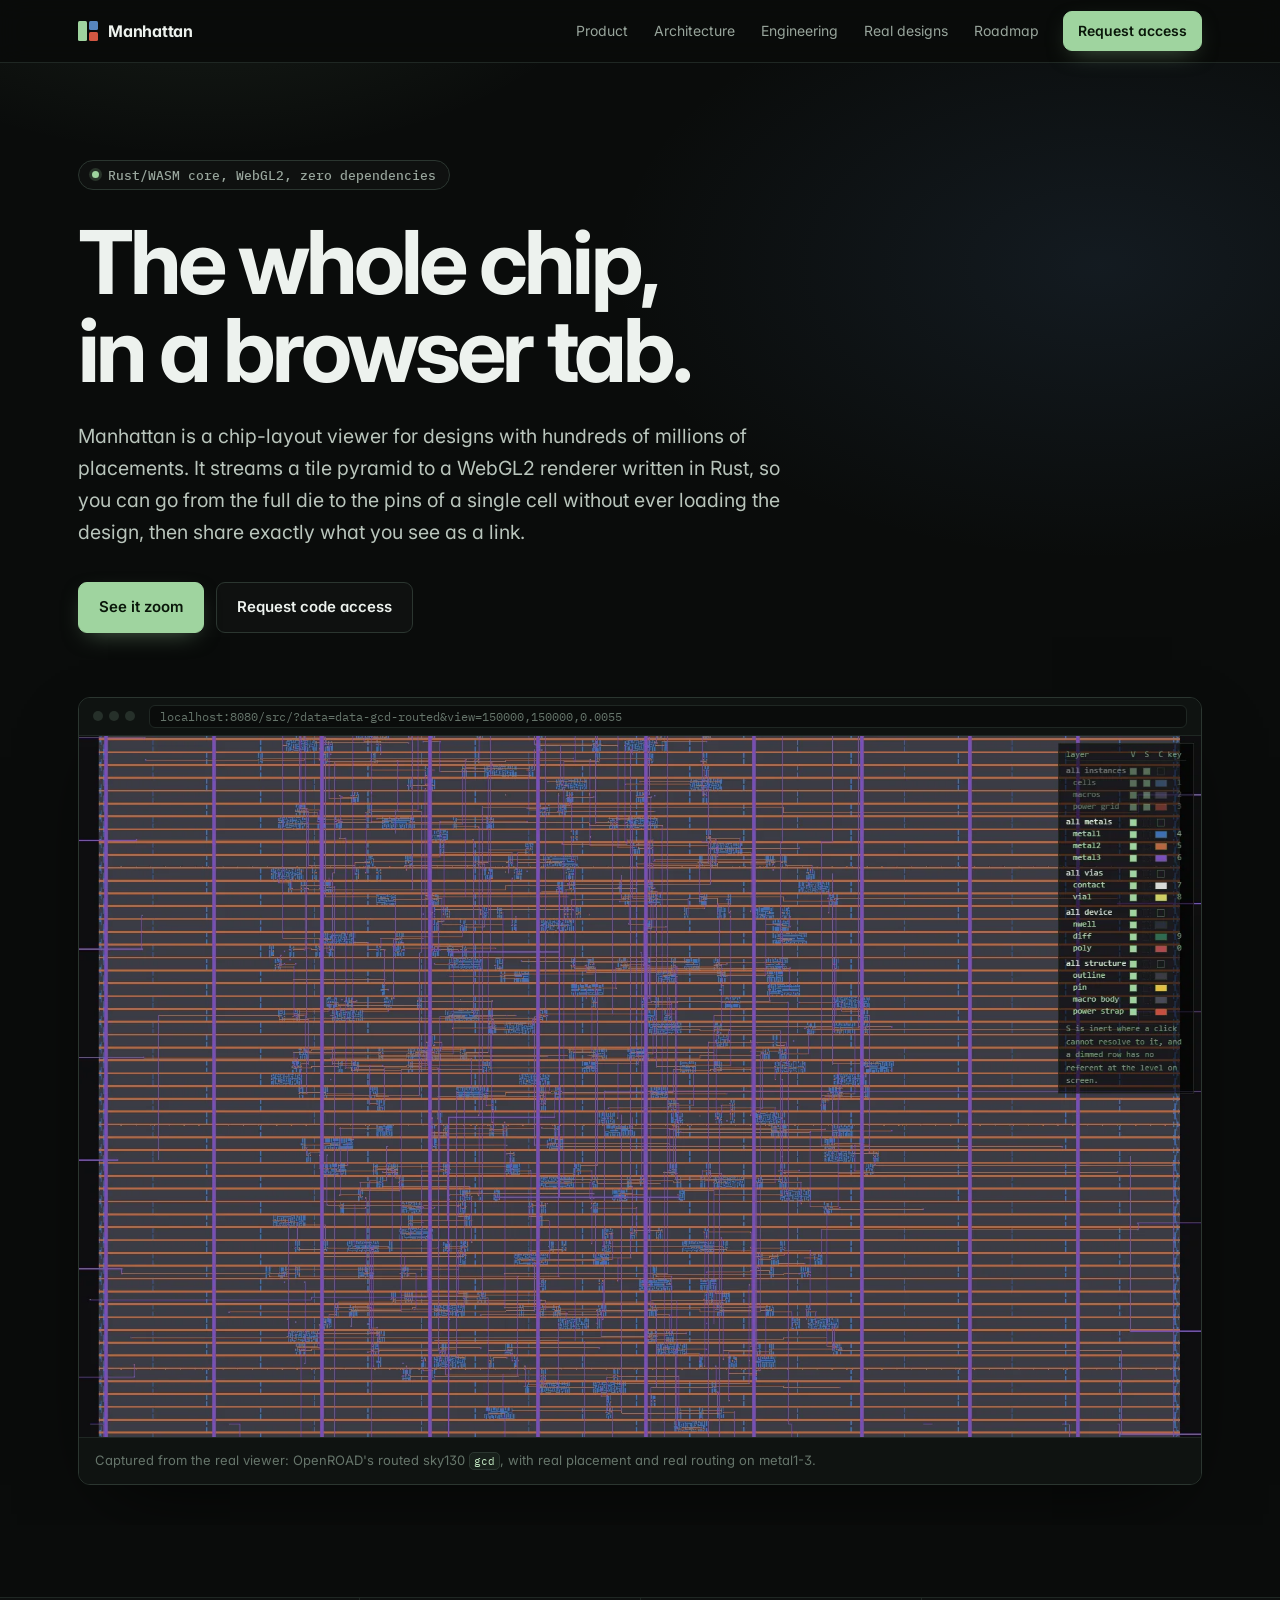
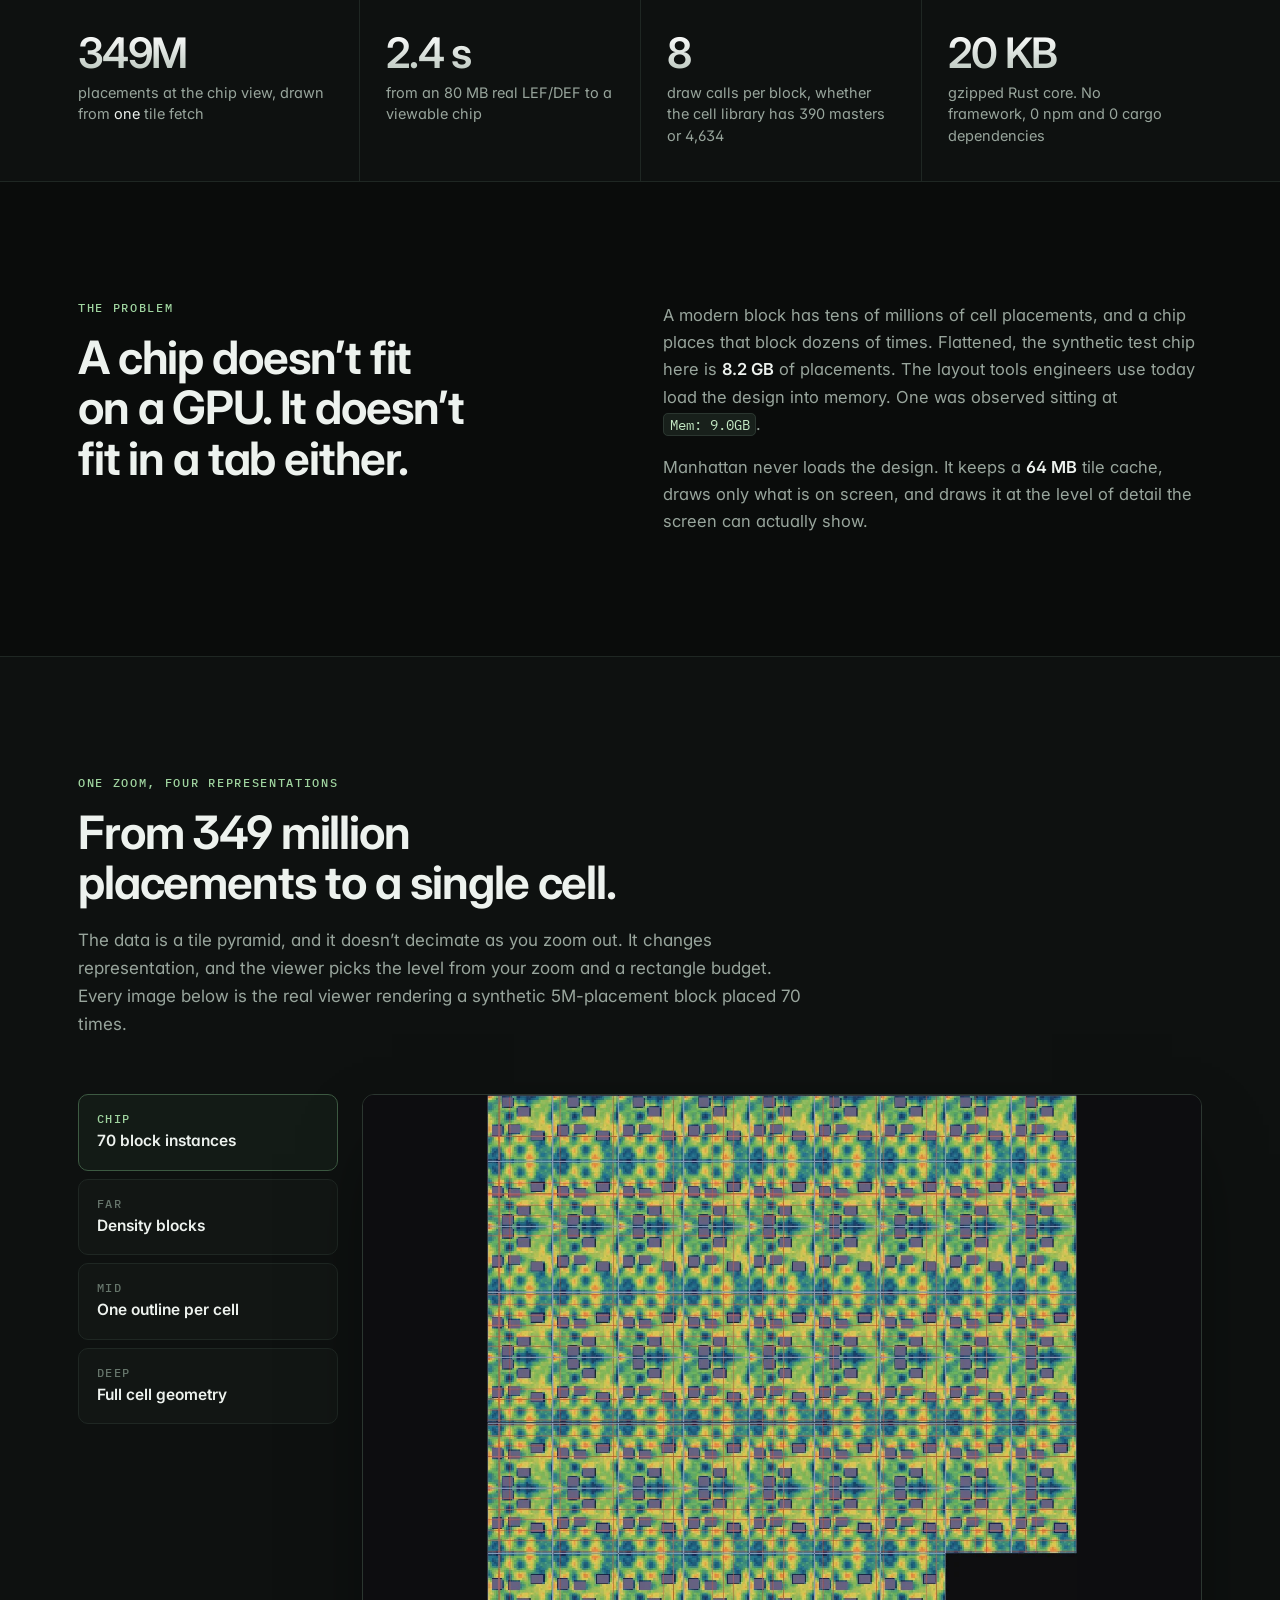
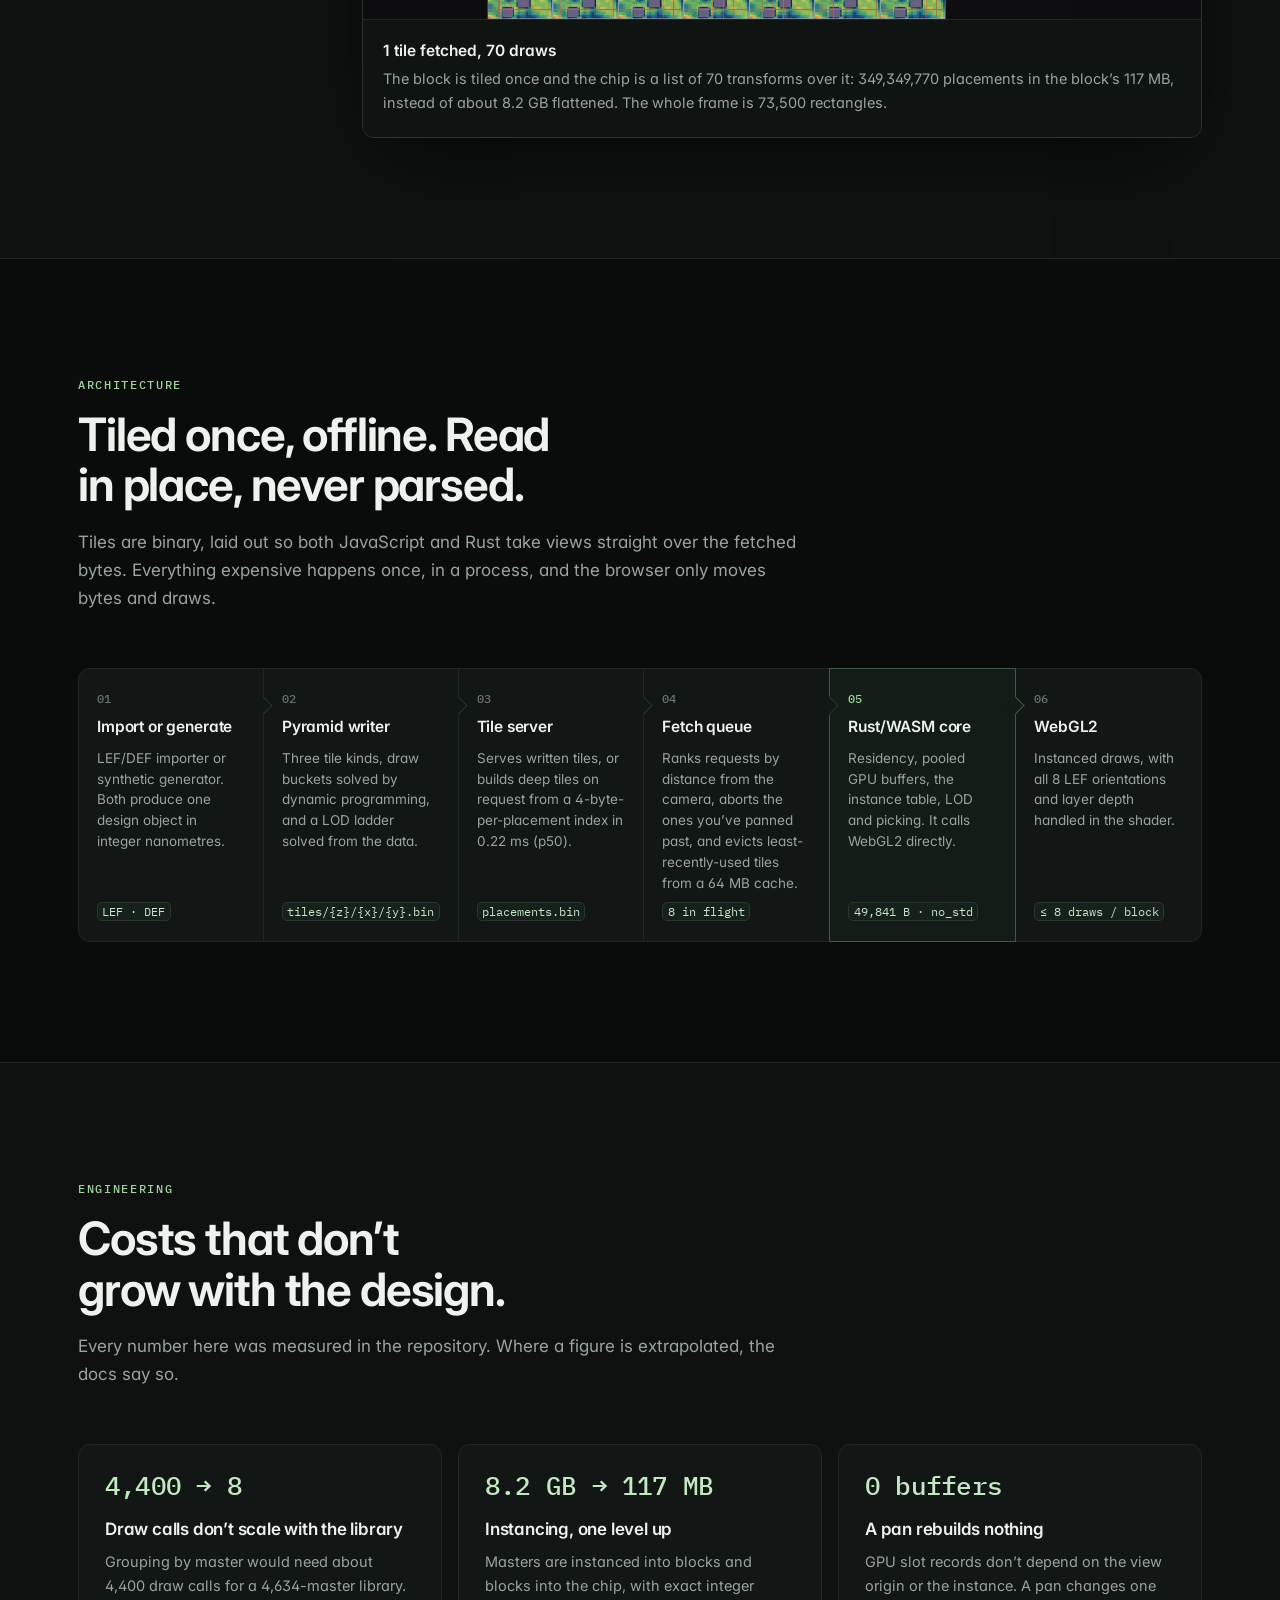
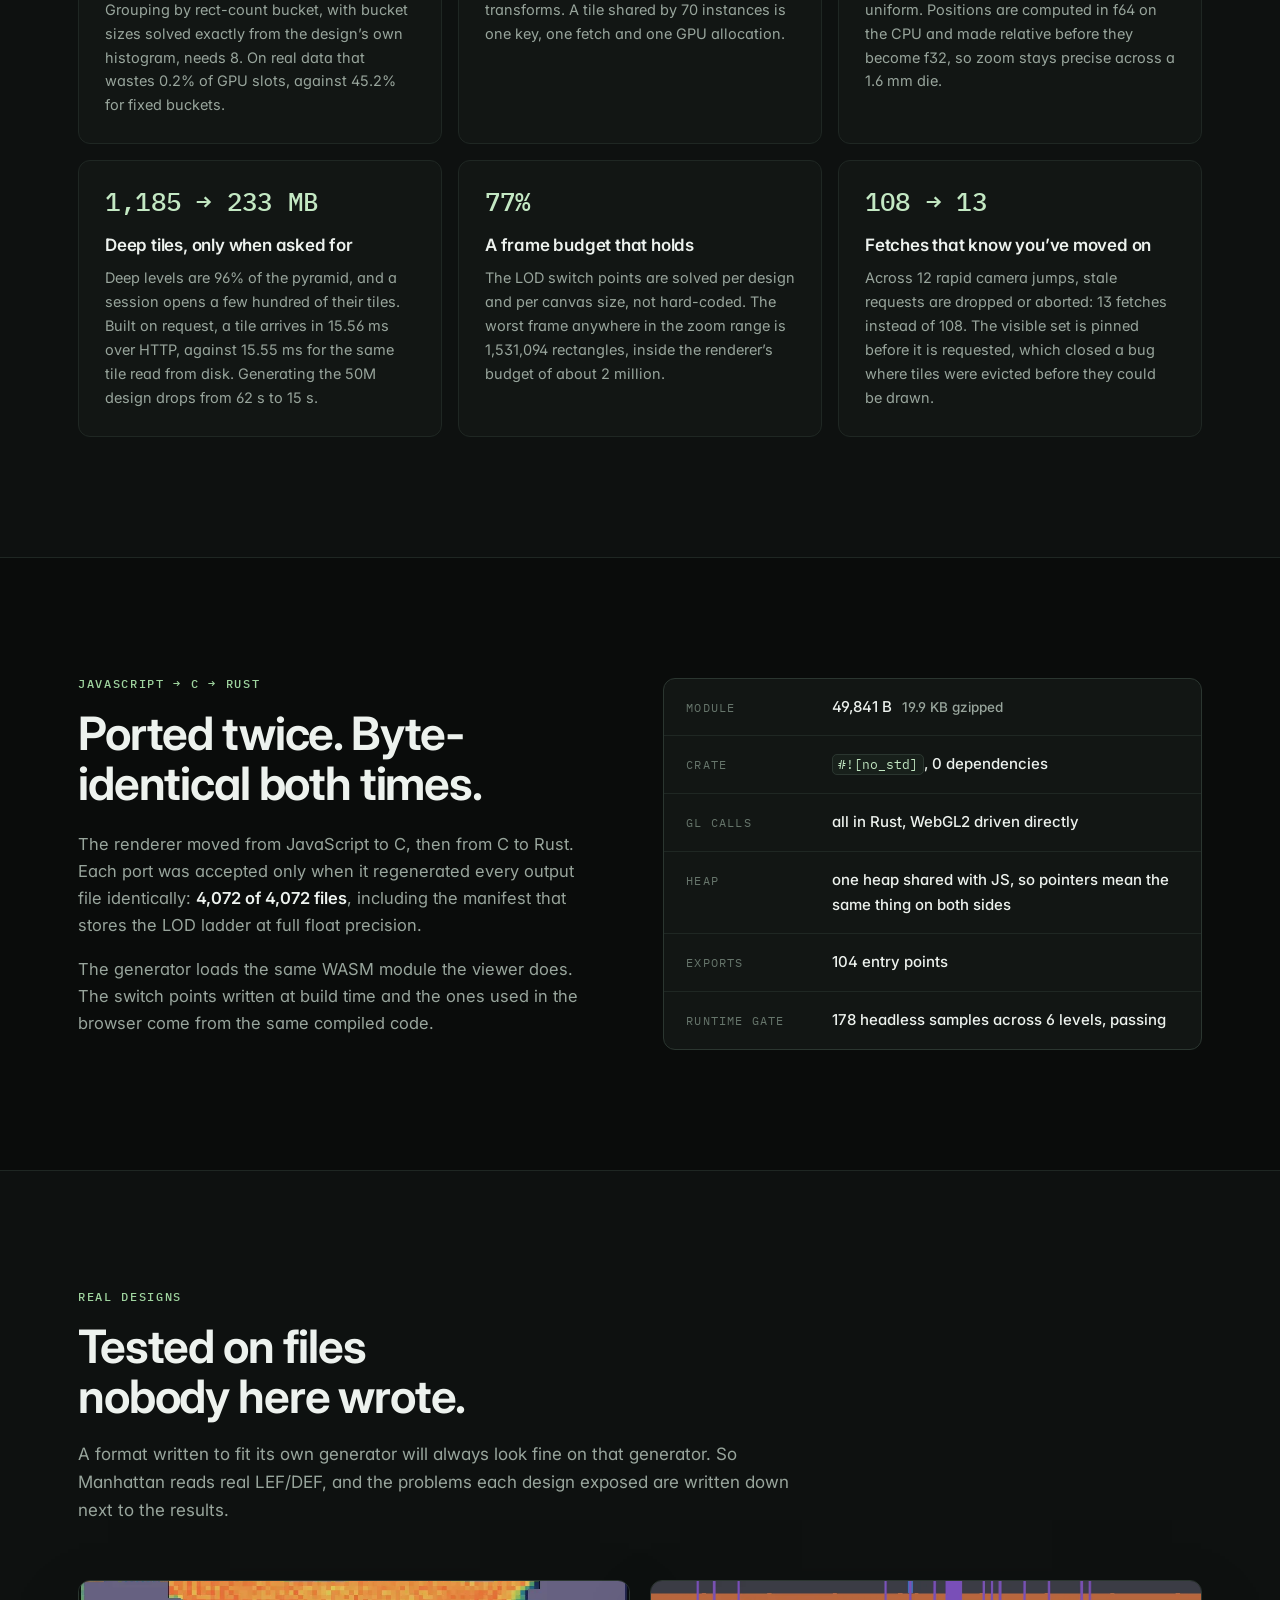
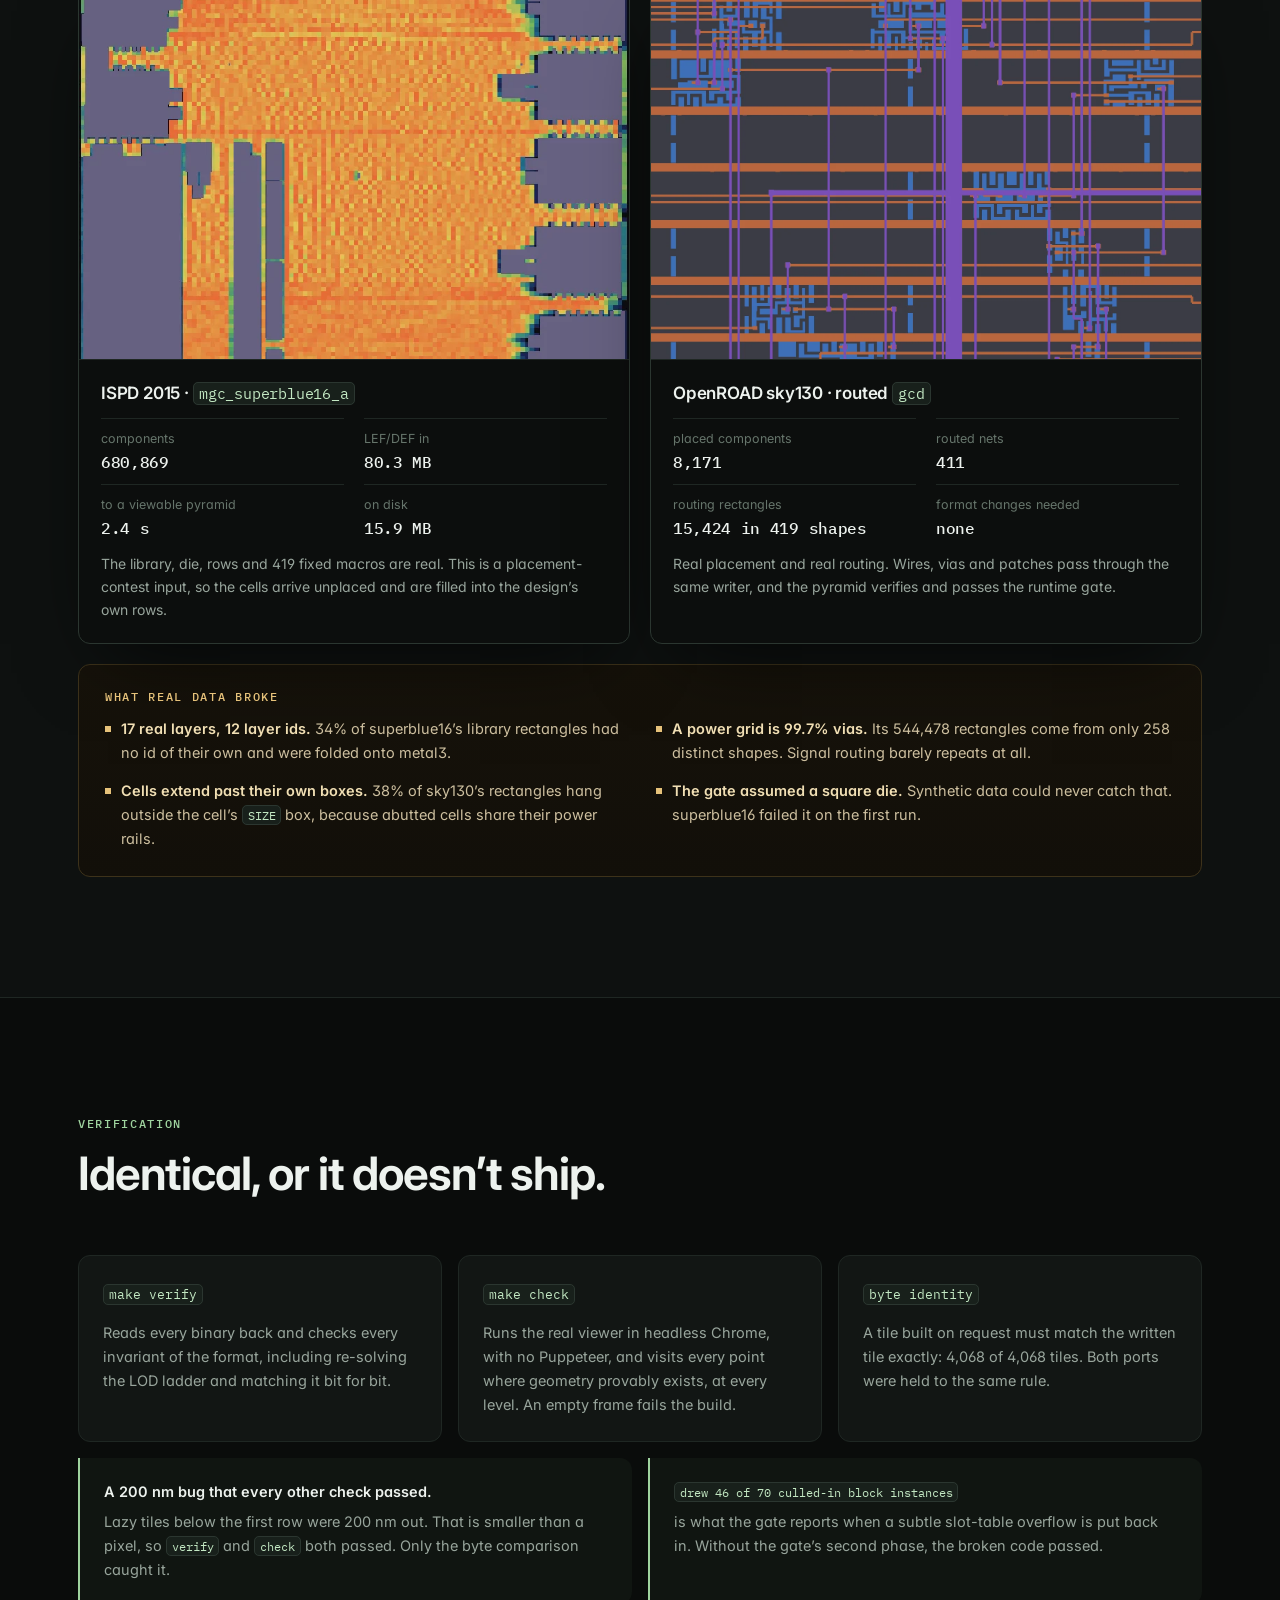
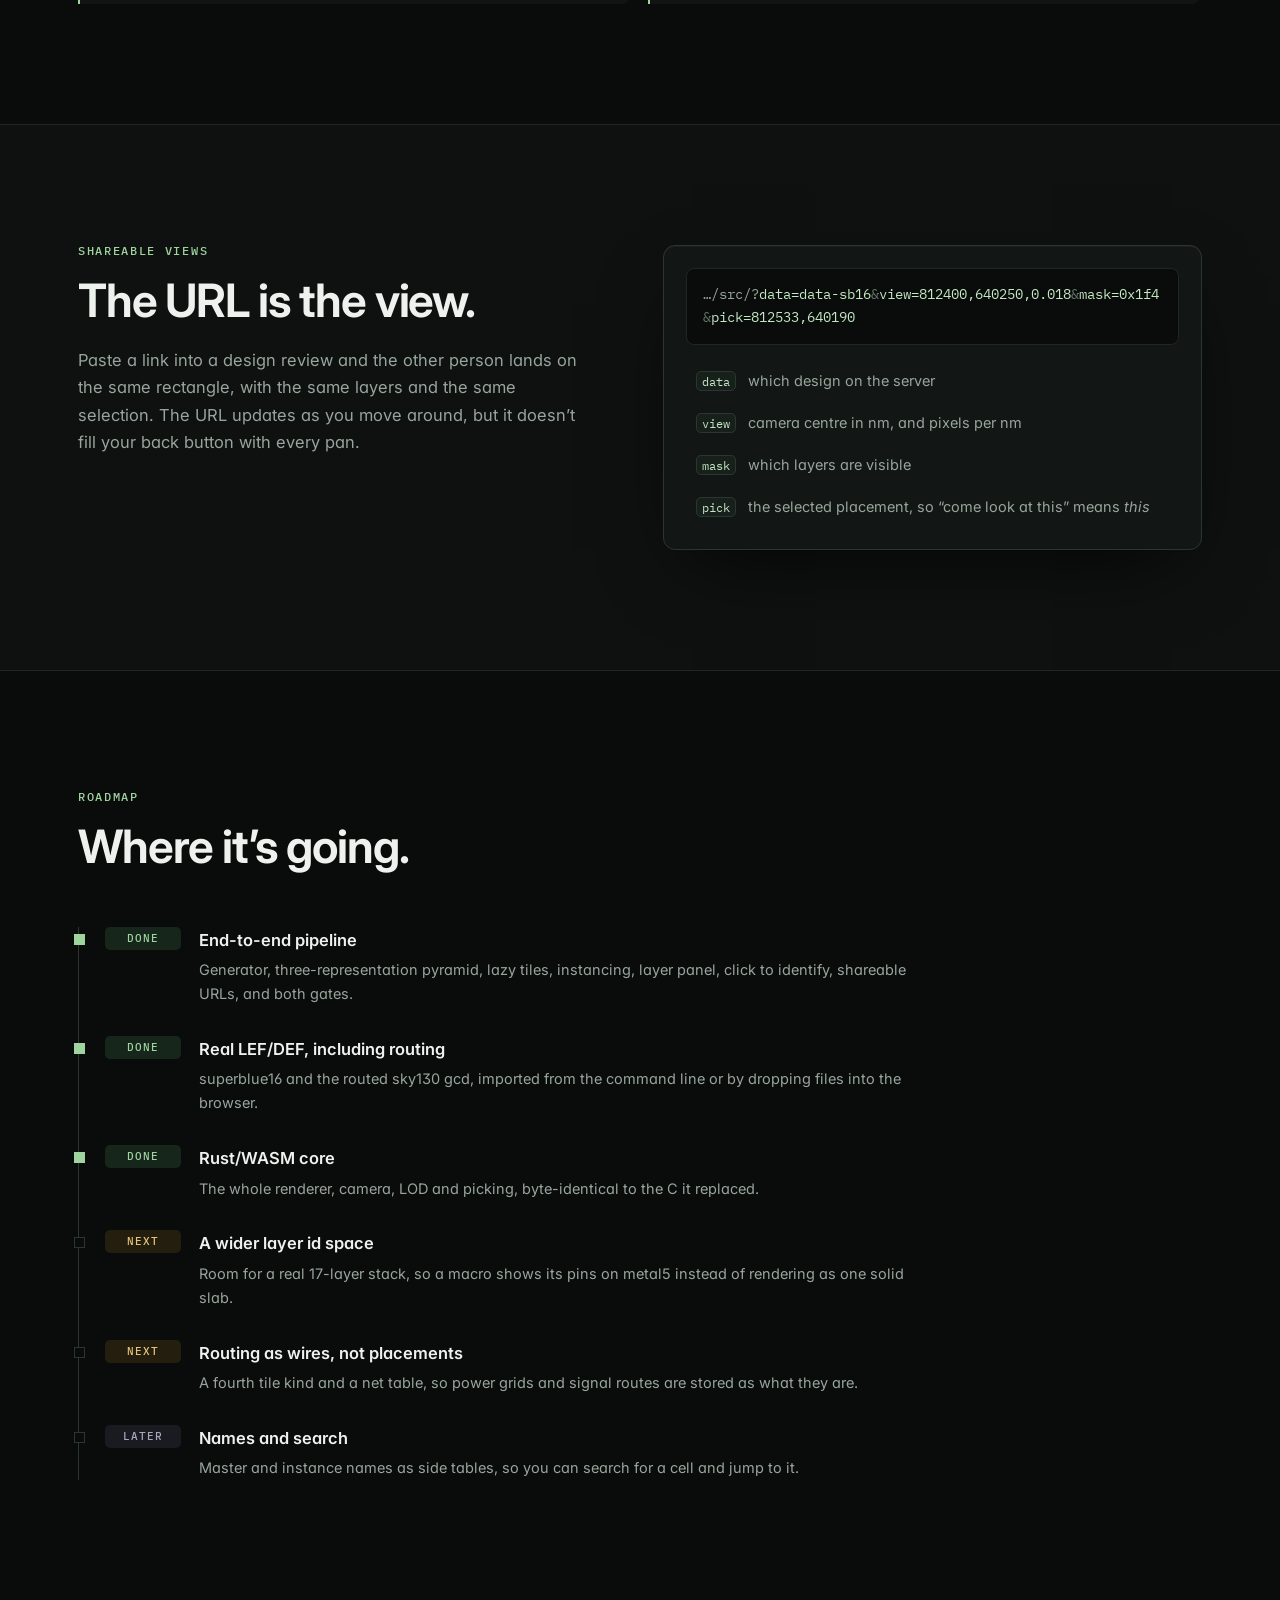
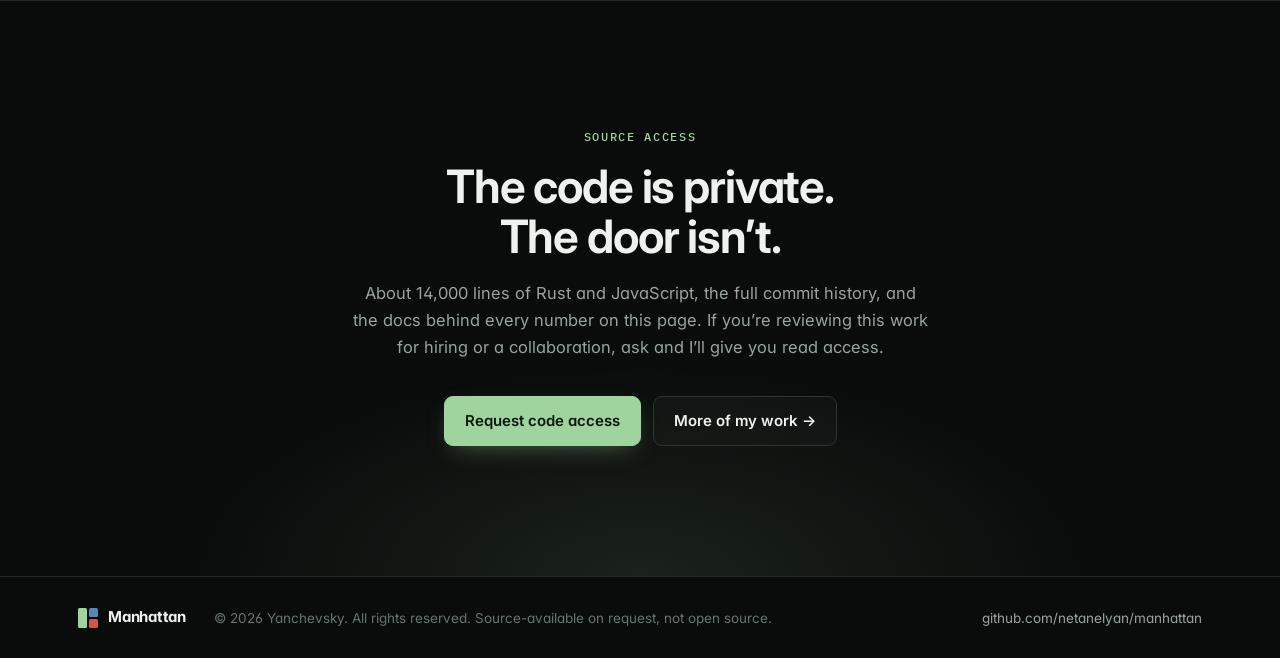
==== commit c35079ad: "Use the surname only in copyright notices Co-Authored-By: Claude Opus 5.5 (1M context) <noreply@anth" ====
--- a/index.html
+++ b/index.html
@@ -411,7 +411,7 @@
 <footer class="foot">
   <div class="wrap foot-in">
     <span class="brand small"><span class="mark" aria-hidden="true"><i></i><i></i><i></i></span>Manhattan</span>
-    <span>© 2026 Natanel Yanchevsky. All rights reserved. Source-available on request, not open source.</span>
+    <span>© 2026 Yanchevsky. All rights reserved. Source-available on request, not open source.</span>
     <a href="https://github.com/netanelyan/manhattan">github.com/netanelyan/manhattan</a>
   </div>
 </footer>
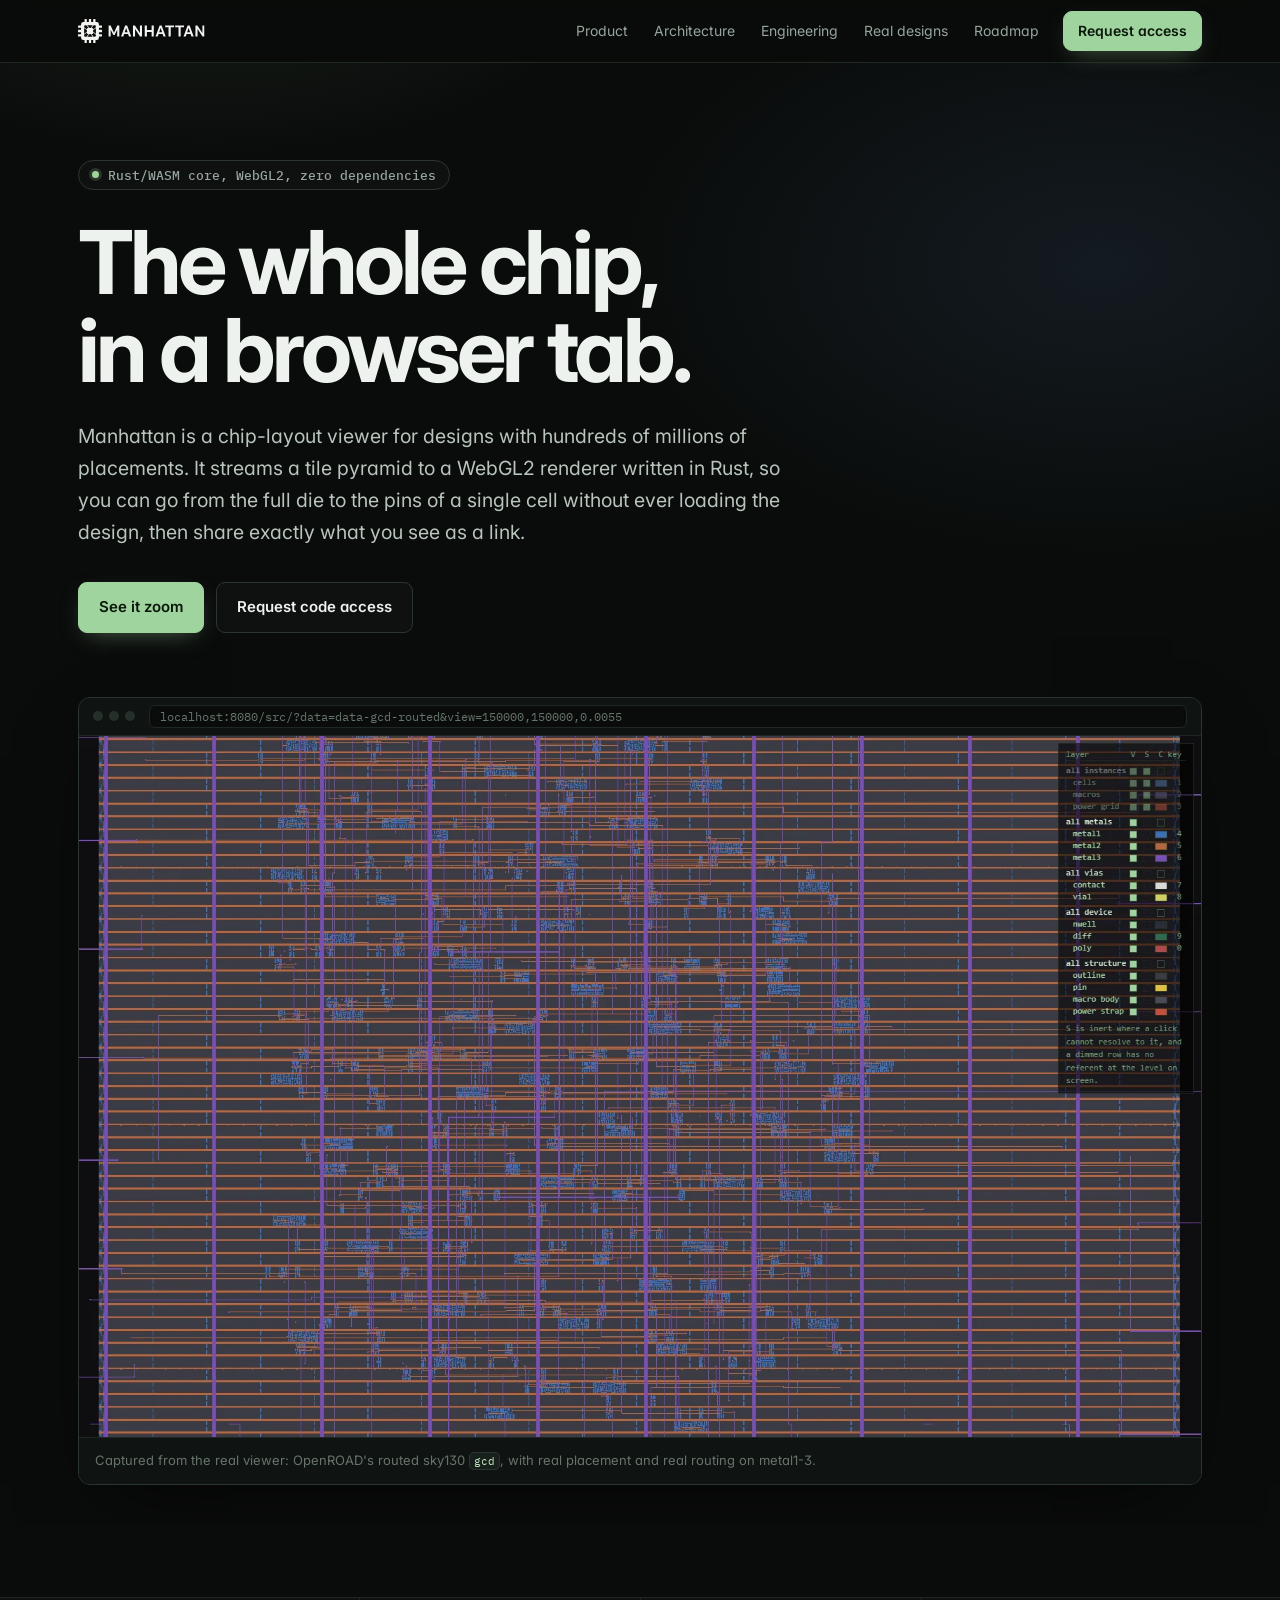
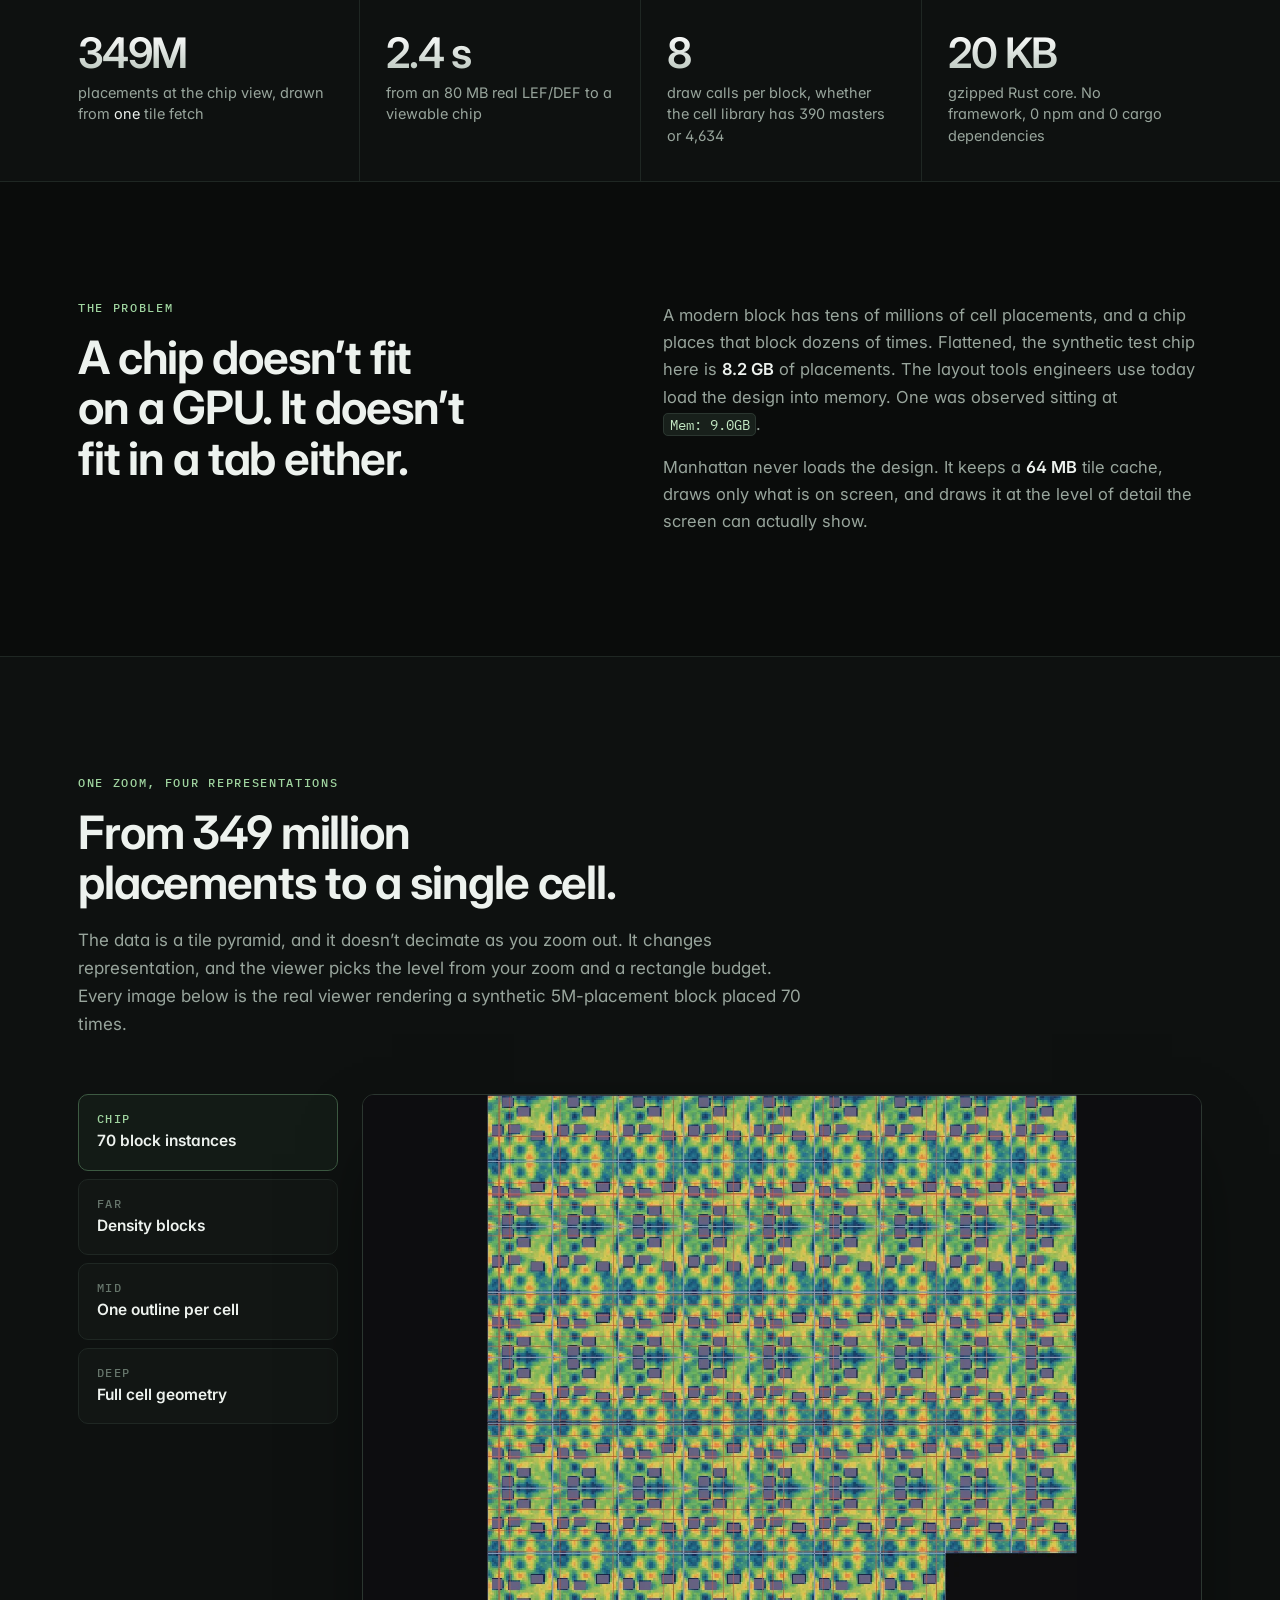
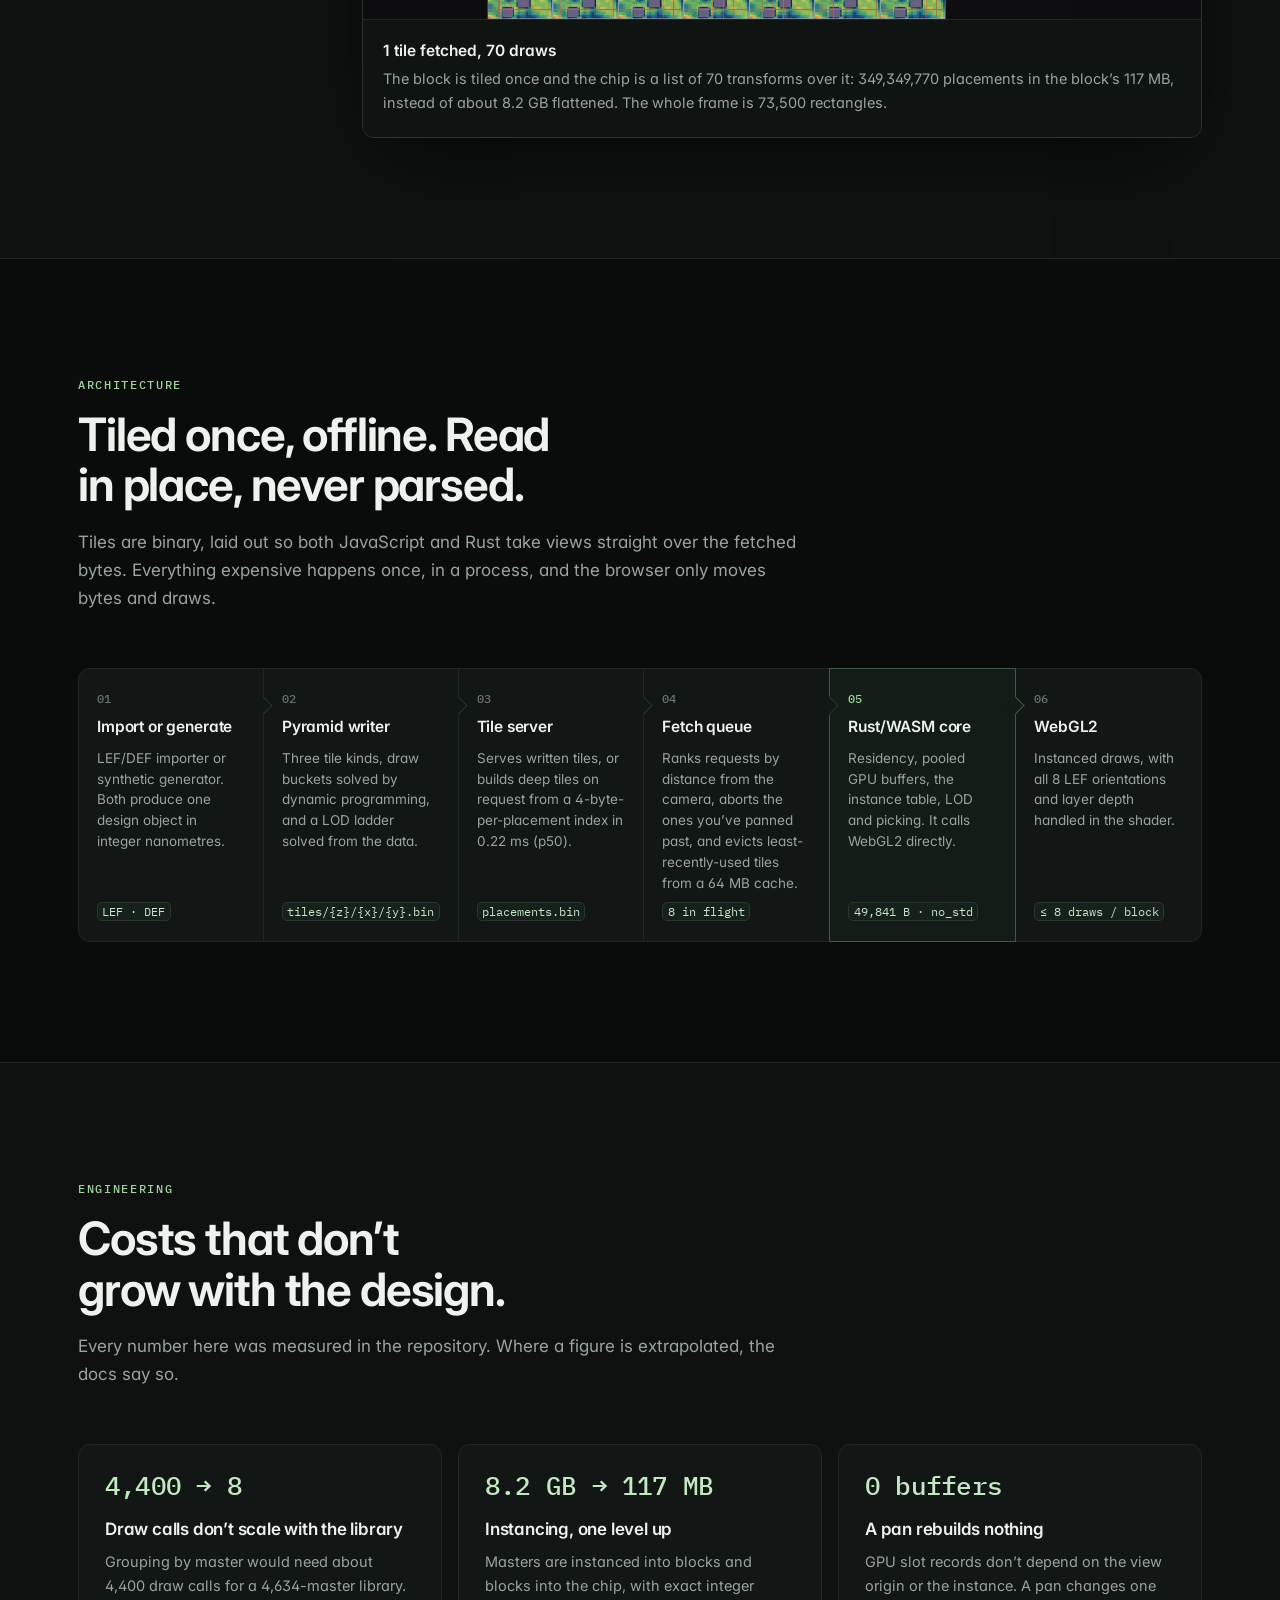
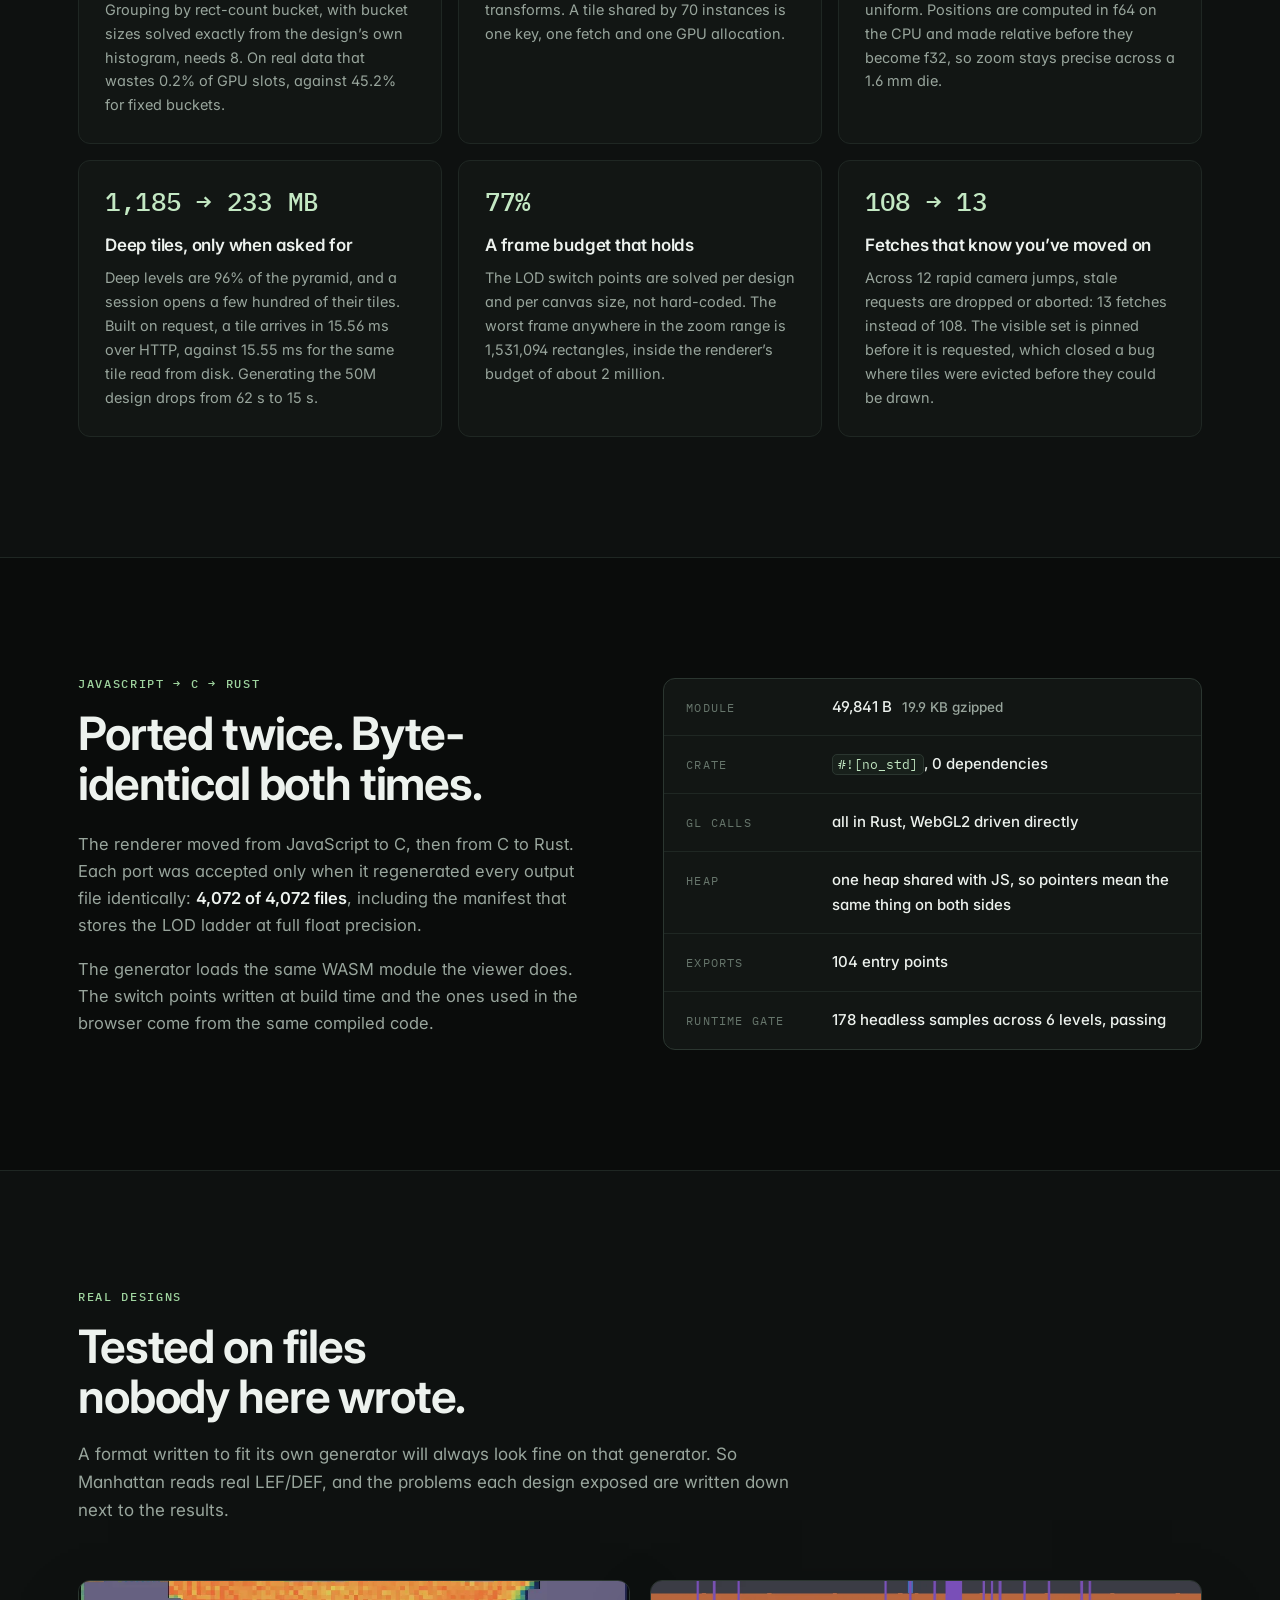
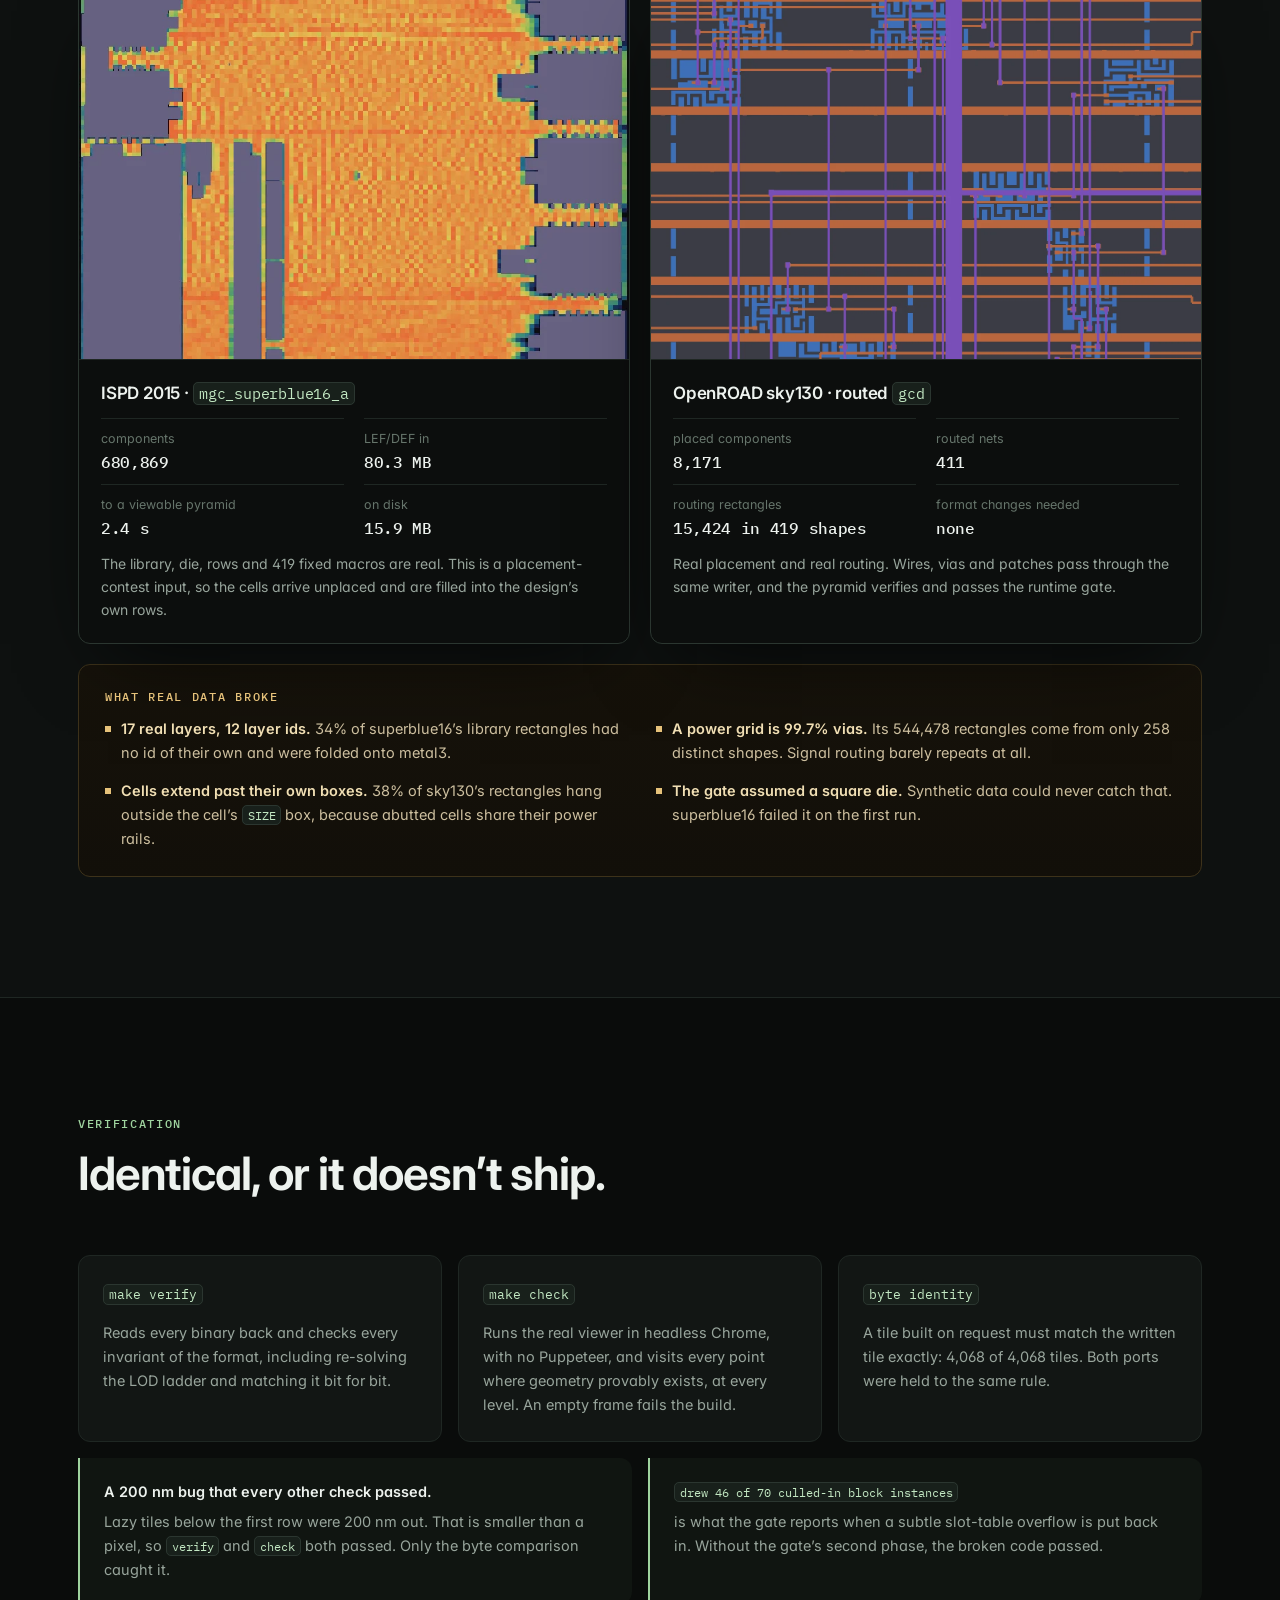
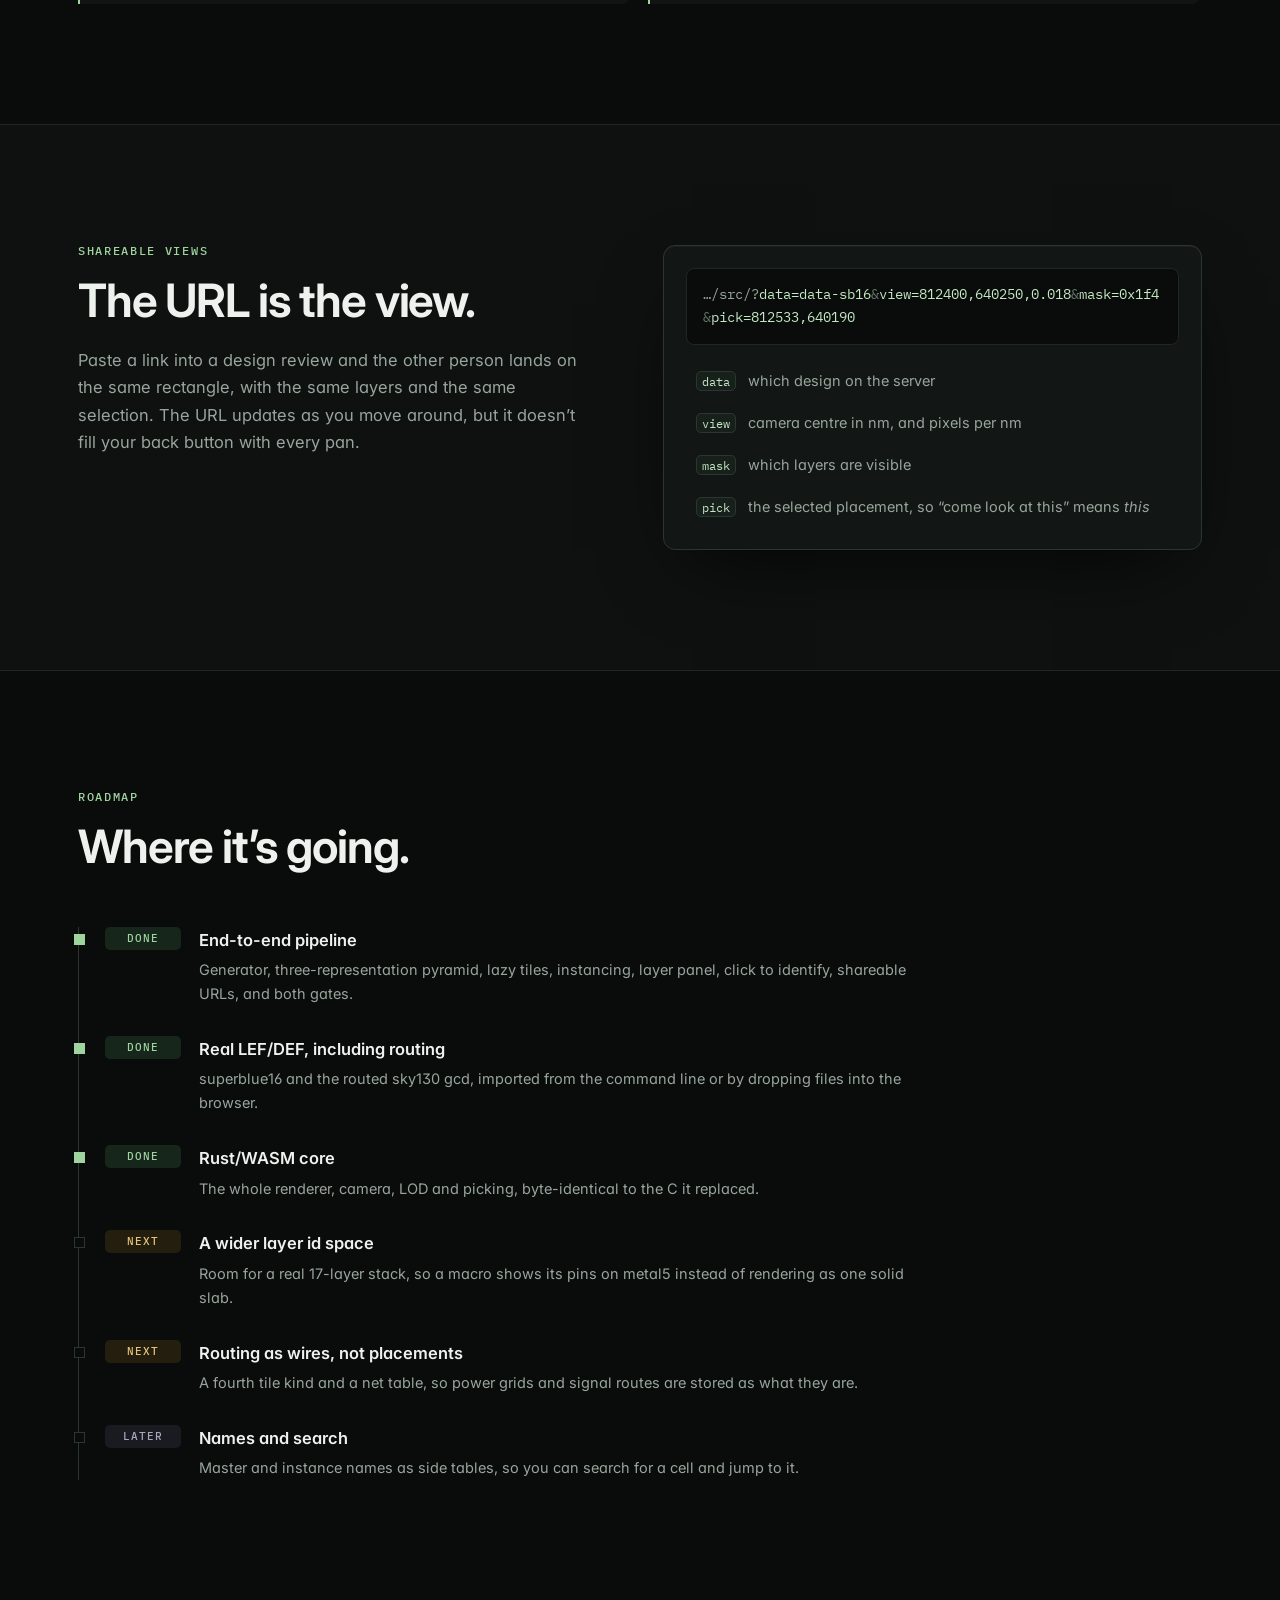
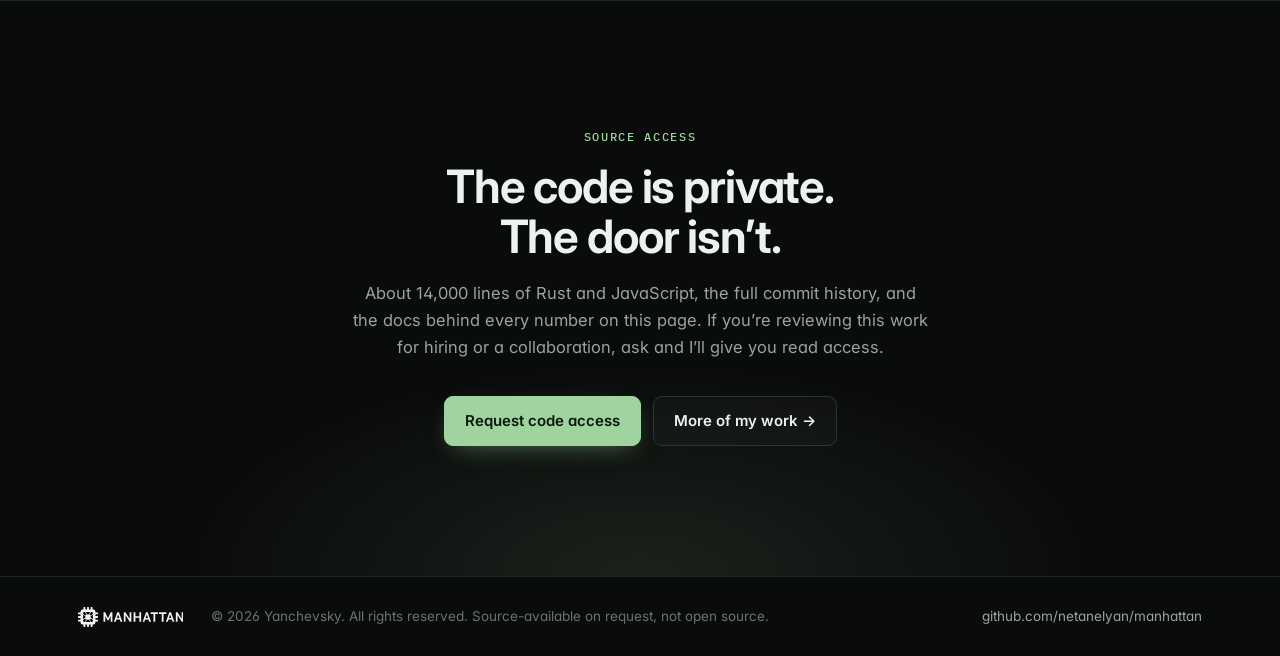
==== commit f01b1b1d: "Replace the logo with the chip mark from the brand kit Add manhattan-brand-assets/ (logo, chip mark," ====
--- a/index.html
+++ b/index.html
@@ -3,24 +3,90 @@
 <head>
 <meta charset="utf-8">
 <meta name="viewport" content="width=device-width, initial-scale=1">
-<title>Manhattan - The whole chip, in a browser tab</title>
-<meta name="description" content="Manhattan is a chip-layout viewer that streams a tile pyramid to a Rust/WebAssembly WebGL2 renderer: 349 million placements at the chip view from a single tile fetch, and every view is a link.">
+<title>Manhattan - Browser Chip Layout Viewer | WebGL2 + Rust/WASM</title>
+<meta name="description" content="Manhattan is a browser-based chip layout viewer for LEF/DEF designs. A Rust/WASM WebGL2 core streams a tile pyramid: 349M placements from one tile fetch.">
+<link rel="canonical" href="https://netanelyan.github.io/manhattan/">
+<meta name="robots" content="index, follow, max-image-preview:large">
+<meta name="author" content="Yanchevsky">
+<meta name="theme-color" content="#0a0c0b">
+<meta name="color-scheme" content="dark">
+
+<!-- Open Graph (LinkedIn, Slack, Discord, WhatsApp, Facebook) -->
+<meta property="og:type" content="website">
+<meta property="og:site_name" content="Manhattan">
+<meta property="og:url" content="https://netanelyan.github.io/manhattan/">
 <meta property="og:title" content="Manhattan - The whole chip, in a browser tab">
-<meta property="og:description" content="A chip-layout viewer that streams hundreds of millions of placements to a 20 KB Rust/WASM renderer.">
-<meta property="og:image" content="img/viewer-gcd.webp">
-<meta name="theme-color" content="#0a0c0b">
-<link rel="icon" href="data:image/svg+xml,%3Csvg xmlns='http://www.w3.org/2000/svg' viewBox='0 0 32 32'%3E%3Crect width='32' height='32' rx='6' fill='%230a0c0b'/%3E%3Crect x='6' y='6' width='9' height='20' fill='%239fd49f'/%3E%3Crect x='17' y='6' width='9' height='9' fill='%235785bd'/%3E%3Crect x='17' y='17' width='9' height='9' fill='%23d15742'/%3E%3C/svg%3E">
+<meta property="og:description" content="A chip layout viewer that streams hundreds of millions of placements to a 20 KB Rust/WASM WebGL2 core. Every view is a shareable link.">
+<meta property="og:image" content="https://netanelyan.github.io/manhattan/og-image.png">
+<meta property="og:image:type" content="image/png">
+<meta property="og:image:width" content="1200">
+<meta property="og:image:height" content="630">
+<meta property="og:image:alt" content="Manhattan: the whole chip, in a browser tab. 349M placements from one tile fetch, 2.4 s from LEF/DEF to view, a 20 KB Rust core. Beside it, a real render of routed sky130 cells.">
+<meta property="og:locale" content="en_US">
+
+<!-- X / Twitter -->
+<meta name="twitter:card" content="summary_large_image">
+<meta name="twitter:title" content="Manhattan - The whole chip, in a browser tab">
+<meta name="twitter:description" content="A chip layout viewer that streams hundreds of millions of placements to a 20 KB Rust/WASM WebGL2 core.">
+<meta name="twitter:image" content="https://netanelyan.github.io/manhattan/og-image.png">
+<meta name="twitter:image:alt" content="Manhattan share card with headline numbers and a real render of routed sky130 cells.">
+
+<!-- Icons -->
+<link rel="icon" href="favicon.ico" sizes="48x48">
+<link rel="icon" href="favicon.svg" type="image/svg+xml">
+<link rel="apple-touch-icon" href="apple-touch-icon.png">
+<link rel="manifest" href="site.webmanifest">
+
+<script type="application/ld+json">
+{
+  "@context": "https://schema.org",
+  "@graph": [
+    {
+      "@type": "WebSite",
+      "@id": "https://netanelyan.github.io/manhattan/#website",
+      "url": "https://netanelyan.github.io/manhattan/",
+      "name": "Manhattan",
+      "inLanguage": "en"
+    },
+    {
+      "@type": "SoftwareApplication",
+      "@id": "https://netanelyan.github.io/manhattan/#software",
+      "name": "Manhattan",
+      "url": "https://netanelyan.github.io/manhattan/",
+      "description": "A browser-based chip layout viewer for LEF/DEF designs. It streams a binary tile pyramid to a Rust/WebAssembly core that drives WebGL2, so hundreds of millions of placements can be viewed without loading the design.",
+      "applicationCategory": "DeveloperApplication",
+      "applicationSubCategory": "EDA / chip layout visualization",
+      "operatingSystem": "Any (web browser with WebGL2)",
+      "programmingLanguage": ["Rust", "JavaScript"],
+      "image": "https://netanelyan.github.io/manhattan/og-image.png",
+      "screenshot": "https://netanelyan.github.io/manhattan/img/viewer-gcd.webp",
+      "featureList": [
+        "Tile pyramid with three levels of detail: density, cell outlines, full cell geometry",
+        "Block instancing: 349 million placements drawn from one tile fetch",
+        "LEF/DEF import, including routing",
+        "Rust/WASM WebGL2 core, 0 dependencies",
+        "Shareable views: the URL is the camera, layers and selection"
+      ],
+      "copyrightHolder": { "@type": "Person", "name": "Yanchevsky" },
+      "copyrightYear": 2026
+    }
+  ]
+}
+</script>
+
 <link rel="preconnect" href="https://fonts.googleapis.com">
 <link rel="preconnect" href="https://fonts.gstatic.com" crossorigin>
 <link href="https://fonts.googleapis.com/css2?family=IBM+Plex+Mono:wght@400;500&family=Inter:wght@400;500;600;700&display=swap" rel="stylesheet">
 <link rel="stylesheet" href="styles.css">
 </head>
 <body>
+<!-- Logo, from manhattan-brand-assets/primary/svg/manhattan-logo-white.svg -->
+<svg width="0" height="0" style="position:absolute" aria-hidden="true"><symbol id="logo" viewBox="4.8 4.8 792.6 150.4"><path transform="scale(0.8)" d="M61 6H71A4 4 0 0 1 75 10V30A4 4 0 0 1 71 34H61A4 4 0 0 1 57 30V10A4 4 0 0 1 61 6ZM61 166H71A4 4 0 0 1 75 170V190A4 4 0 0 1 71 194H61A4 4 0 0 1 57 190V170A4 4 0 0 1 61 166ZM10 57H30A4 4 0 0 1 34 61V71A4 4 0 0 1 30 75H10A4 4 0 0 1 6 71V61A4 4 0 0 1 10 57ZM170 57H190A4 4 0 0 1 194 61V71A4 4 0 0 1 190 75H170A4 4 0 0 1 166 71V61A4 4 0 0 1 170 57ZM95 6H105A4 4 0 0 1 109 10V30A4 4 0 0 1 105 34H95A4 4 0 0 1 91 30V10A4 4 0 0 1 95 6ZM95 166H105A4 4 0 0 1 109 170V190A4 4 0 0 1 105 194H95A4 4 0 0 1 91 190V170A4 4 0 0 1 95 166ZM10 91H30A4 4 0 0 1 34 95V105A4 4 0 0 1 30 109H10A4 4 0 0 1 6 105V95A4 4 0 0 1 10 91ZM170 91H190A4 4 0 0 1 194 95V105A4 4 0 0 1 190 109H170A4 4 0 0 1 166 105V95A4 4 0 0 1 170 91ZM129 6H139A4 4 0 0 1 143 10V30A4 4 0 0 1 139 34H129A4 4 0 0 1 125 30V10A4 4 0 0 1 129 6ZM129 166H139A4 4 0 0 1 143 170V190A4 4 0 0 1 139 194H129A4 4 0 0 1 125 190V170A4 4 0 0 1 129 166ZM10 125H30A4 4 0 0 1 34 129V139A4 4 0 0 1 30 143H10A4 4 0 0 1 6 139V129A4 4 0 0 1 10 125ZM170 125H190A4 4 0 0 1 194 129V139A4 4 0 0 1 190 143H170A4 4 0 0 1 166 139V129A4 4 0 0 1 170 125ZM48 30H152A18 18 0 0 1 170 48V152A18 18 0 0 1 152 170H48A18 18 0 0 1 30 152V48A18 18 0 0 1 48 30ZM64 54A10 10 0 0 0 54 64V136A10 10 0 0 0 64 146H136A10 10 0 0 0 146 136V64A10 10 0 0 0 136 54ZM75.45 51.31L95.83 76.78A2.5 2.5 0 0 1 91.92 79.9L71.55 54.44A2.5 2.5 0 0 1 75.45 51.31ZM71.55 145.56L91.92 120.1A2.5 2.5 0 0 1 95.83 123.22L75.45 148.69A2.5 2.5 0 0 1 71.55 145.56ZM54.44 71.55L79.9 91.92A2.5 2.5 0 0 1 76.78 95.83L51.31 75.45A2.5 2.5 0 0 1 54.44 71.55ZM148.69 75.45L123.22 95.83A2.5 2.5 0 0 1 120.1 91.92L145.56 71.55A2.5 2.5 0 0 1 148.69 75.45ZM128.45 54.44L108.08 79.9A2.5 2.5 0 0 1 104.17 76.78L124.55 51.31A2.5 2.5 0 0 1 128.45 54.44ZM124.55 148.69L104.17 123.22A2.5 2.5 0 0 1 108.08 120.1L128.45 145.56A2.5 2.5 0 0 1 124.55 148.69ZM51.31 124.55L76.78 104.17A2.5 2.5 0 0 1 79.9 108.08L54.44 128.45A2.5 2.5 0 0 1 51.31 124.55ZM145.56 128.45L120.1 108.08A2.5 2.5 0 0 1 123.22 104.17L148.69 124.55A2.5 2.5 0 0 1 145.56 128.45ZM82 76H118A6 6 0 0 1 124 82V118A6 6 0 0 1 118 124H82A6 6 0 0 1 76 118V82A6 6 0 0 1 82 76Z"/><path d="M196.5 45H209.1L229.9 90.2H230.1L251 45H263.6V115H250.5V72.4H250.3L234.2 105.2H225.8L209.8 72.4H209.6V115H196.5ZM300.2 45H312.6L338.2 115H324.4L318.7 99.5H294.1L288.4 115H274.6ZM315.7 88.3 306.4 61.7H306.2L297.2 88.3ZM349.2 45H361.4L392.6 92.5H392.8V45H405.9V115H393.7L362.5 67.6H362.3V115H349.2ZM422.9 45H436.5V74.3H466.1V45H479.7V115H466.1V85.9H436.5V115H422.9ZM516.3 45H528.7L554.3 115H540.5L534.8 99.5H510.2L504.5 115H490.7ZM531.8 88.3 522.5 61.7H522.3L513.3 88.3ZM572.2 56.5H551.3V45H606.7V56.5H585.8V115H572.2ZM634.6 56.5H613.7V45H669.1V56.5H648.2V115H634.6ZM691.7 45H704.1L729.7 115H715.9L710.2 99.5H685.6L679.9 115H666.1ZM707.2 88.3 697.9 61.7H697.7L688.7 88.3ZM740.7 45H752.9L784.1 92.5H784.3V45H797.4V115H785.2L754 67.6H753.8V115H740.7Z"/></symbol></svg>
 
 <header class="nav">
   <div class="wrap nav-in">
     <a class="brand" href="#top" aria-label="Manhattan, back to top">
-      <span class="mark" aria-hidden="true"><i></i><i></i><i></i></span>Manhattan
+      <svg class="logo" width="126.5" height="24" viewBox="0 0 792.6 150.4" aria-hidden="true"><use href="#logo"/></svg>
     </a>
     <nav class="links" aria-label="Sections">
       <a href="#zoom">Product</a>
@@ -58,7 +124,7 @@
         <span class="lights"><i></i><i></i><i></i></span>
         <span class="addr">localhost:8080/src/?data=data-gcd-routed&amp;view=150000,150000,0.0055</span>
       </div>
-      <img src="img/viewer-gcd.webp" width="1600" height="1000"
+      <img src="img/viewer-gcd.webp" width="1600" height="1000" fetchpriority="high"
            alt="The Manhattan viewer showing the routed sky130 gcd design: rows of standard cells in blue, metal2 routing in orange, metal3 in purple, with the layer panel open on the right.">
       <figcaption>Captured from the real viewer: OpenROAD's routed sky130 <code>gcd</code>, with real placement and real routing on metal1-3.</figcaption>
     </figure>
@@ -410,7 +476,7 @@
 
 <footer class="foot">
   <div class="wrap foot-in">
-    <span class="brand small"><span class="mark" aria-hidden="true"><i></i><i></i><i></i></span>Manhattan</span>
+    <span class="brand"><svg class="logo" width="105.4" height="20" viewBox="0 0 792.6 150.4" role="img" aria-label="Manhattan"><use href="#logo"/></svg></span>
     <span>© 2026 Yanchevsky. All rights reserved. Source-available on request, not open source.</span>
     <a href="https://github.com/netanelyan/manhattan">github.com/netanelyan/manhattan</a>
   </div>
--- a/styles.css
+++ b/styles.css
@@ -77,17 +77,14 @@
   border-bottom: 1px solid var(--line);
 }
 .nav-in { display: flex; align-items: center; gap: 24px; height: 62px; }
-.brand { display: inline-flex; align-items: center; gap: 10px; font-weight: 700; text-decoration: none; letter-spacing: -0.015em; font-size: 16px; }
+.brand { display: inline-flex; align-items: center; text-decoration: none; }
 .links { display: flex; gap: 26px; margin-left: auto; font-size: 14px; }
 .links a { color: var(--muted); text-decoration: none; transition: color .15s; }
 .links a:hover { color: var(--text); }
 @media (max-width: 860px) { .links { display: none; } .nav .btn { margin-left: auto; } }
 
-.mark { display: inline-grid; grid-template: 1fr 1fr / 1fr 1fr; gap: 2px; width: 20px; height: 20px; }
-.mark i { display: block; border-radius: 1.5px; }
-.mark i:nth-child(1) { grid-row: 1 / 3; background: var(--accent); }
-.mark i:nth-child(2) { background: var(--cell); }
-.mark i:nth-child(3) { background: var(--power); }
+/* The brand kit's logo is one colour, #F2F2F0 on dark */
+.logo { display: block; fill: #f2f2f0; }
 
 /* Frames (product windows) */
 .frame {
@@ -305,7 +302,6 @@
 .foot-in { display: flex; flex-wrap: wrap; gap: 12px 28px; align-items: center; }
 .foot a { margin-left: auto; color: var(--muted); text-decoration: none; }
 .foot a:hover { color: var(--text); }
-.brand.small { color: var(--text); font-size: 15px; }
 @media (max-width: 760px) { .foot a { margin-left: 0; } }
 
 /* Reveal on scroll */
